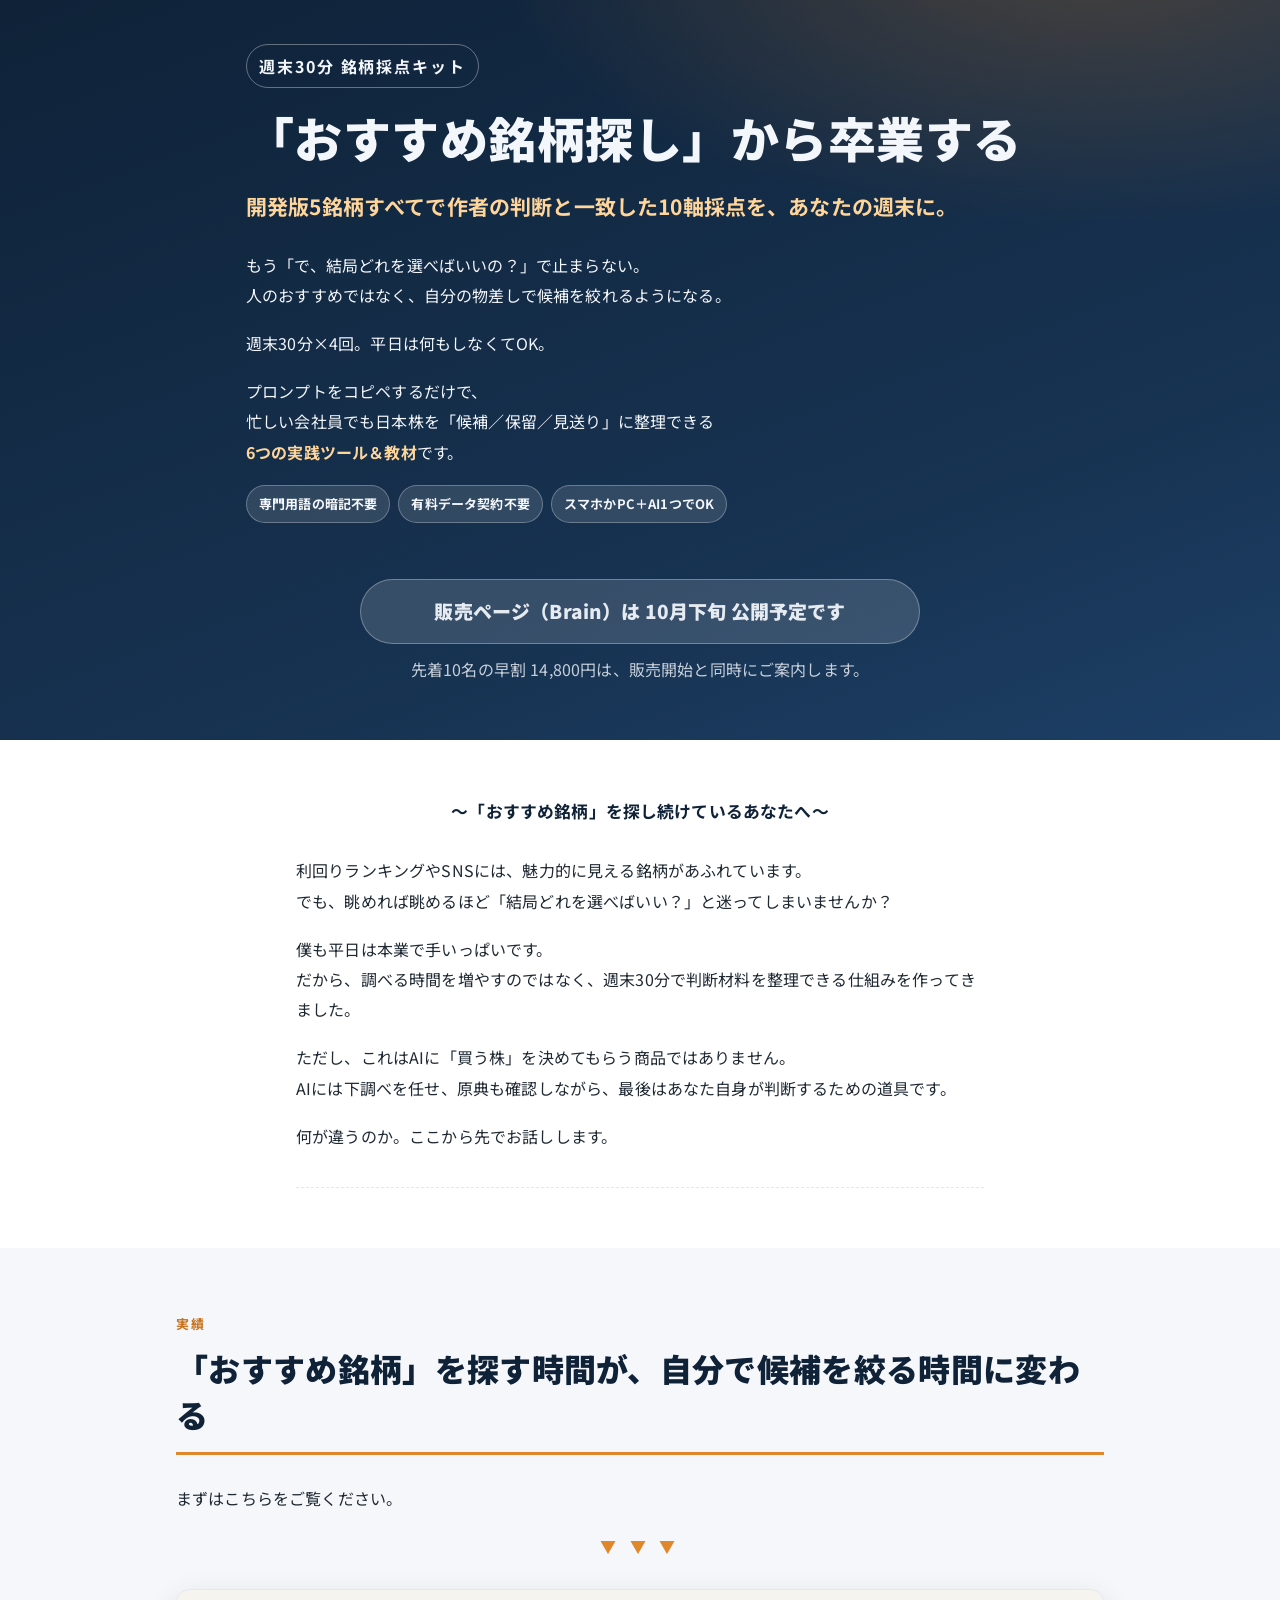
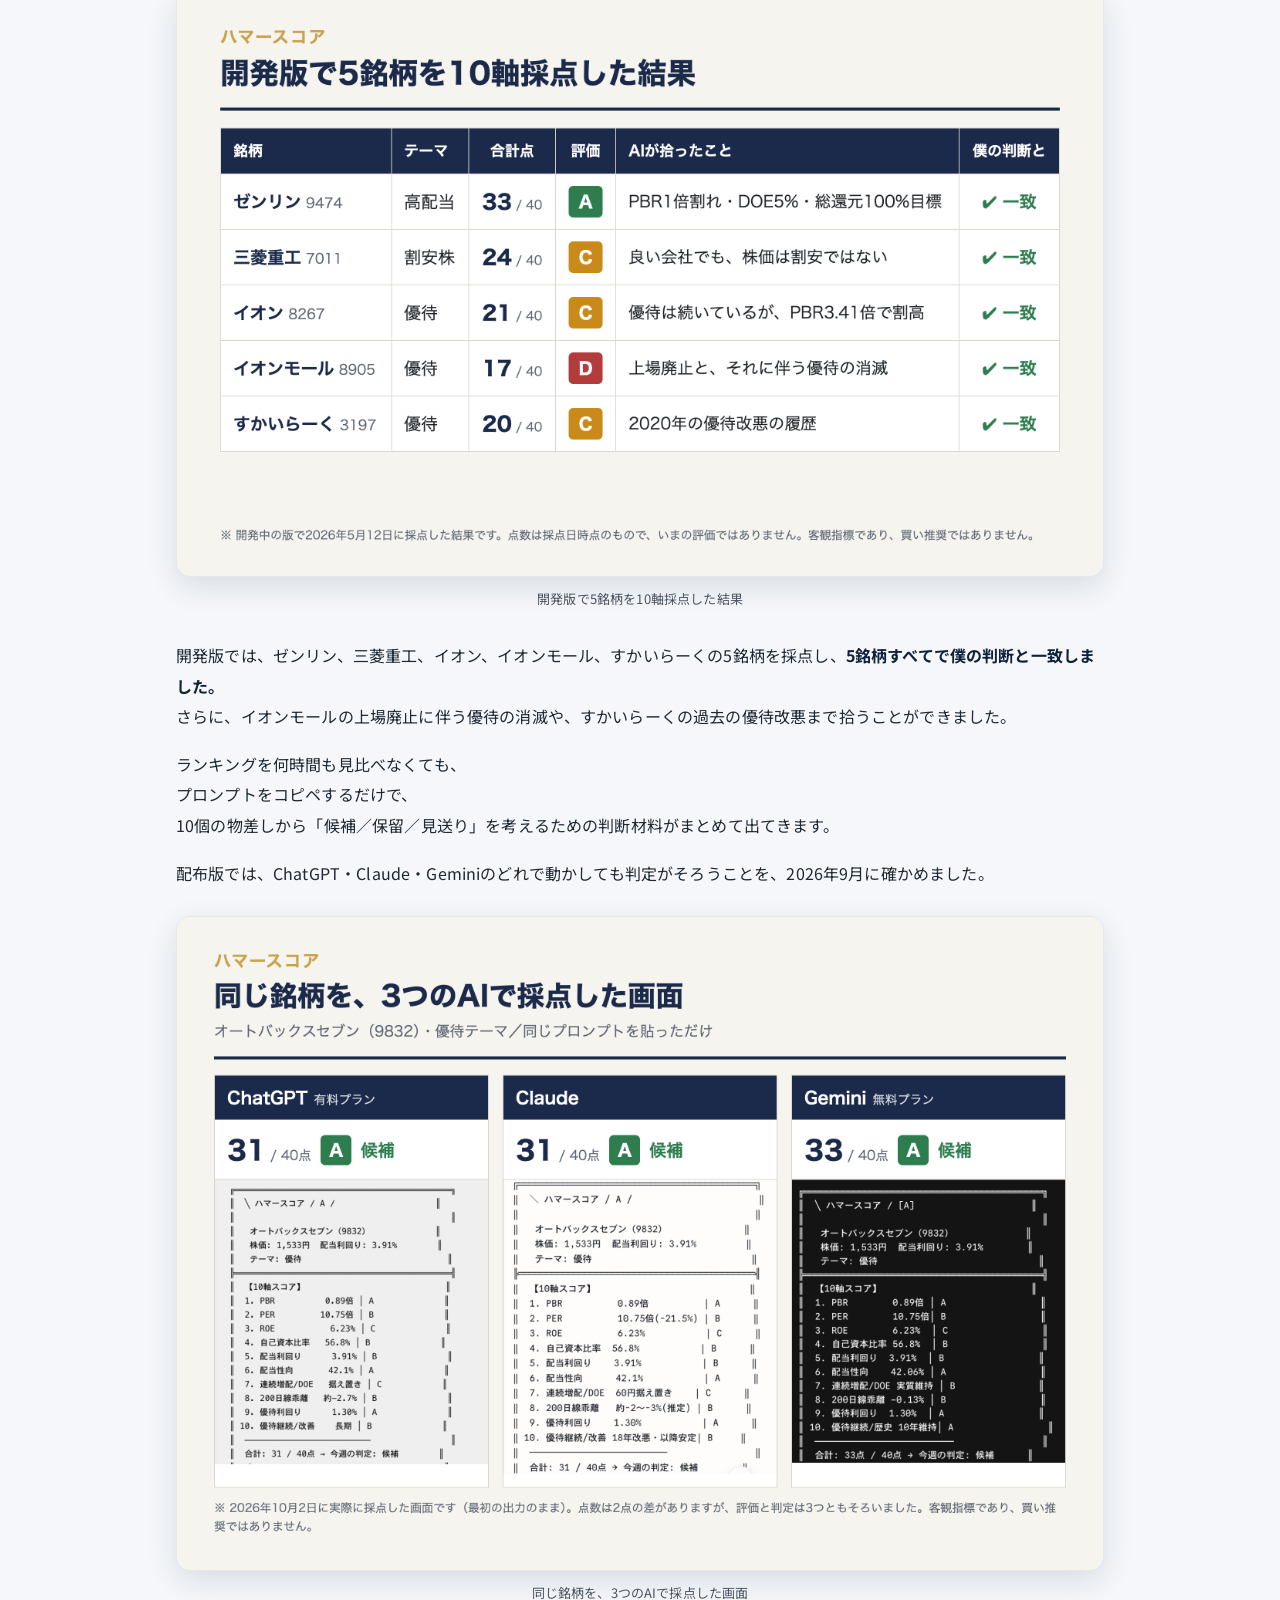
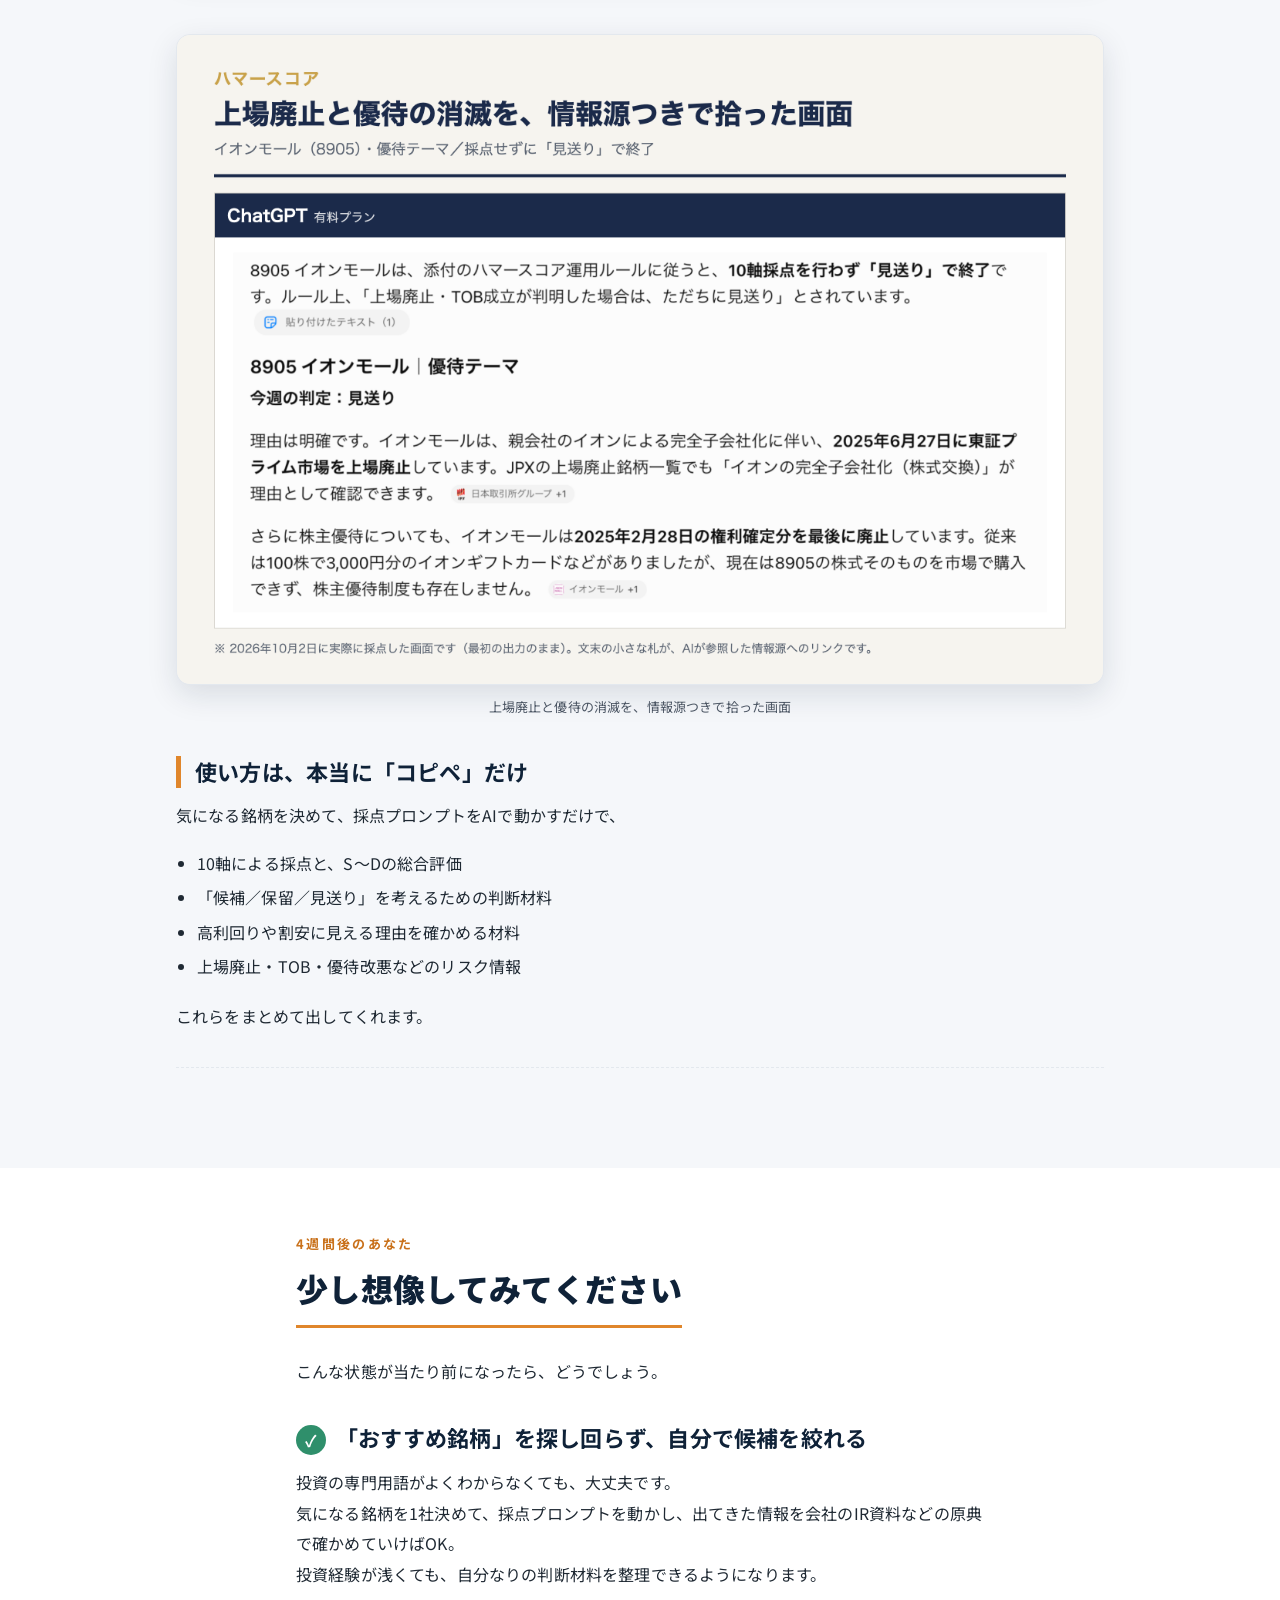
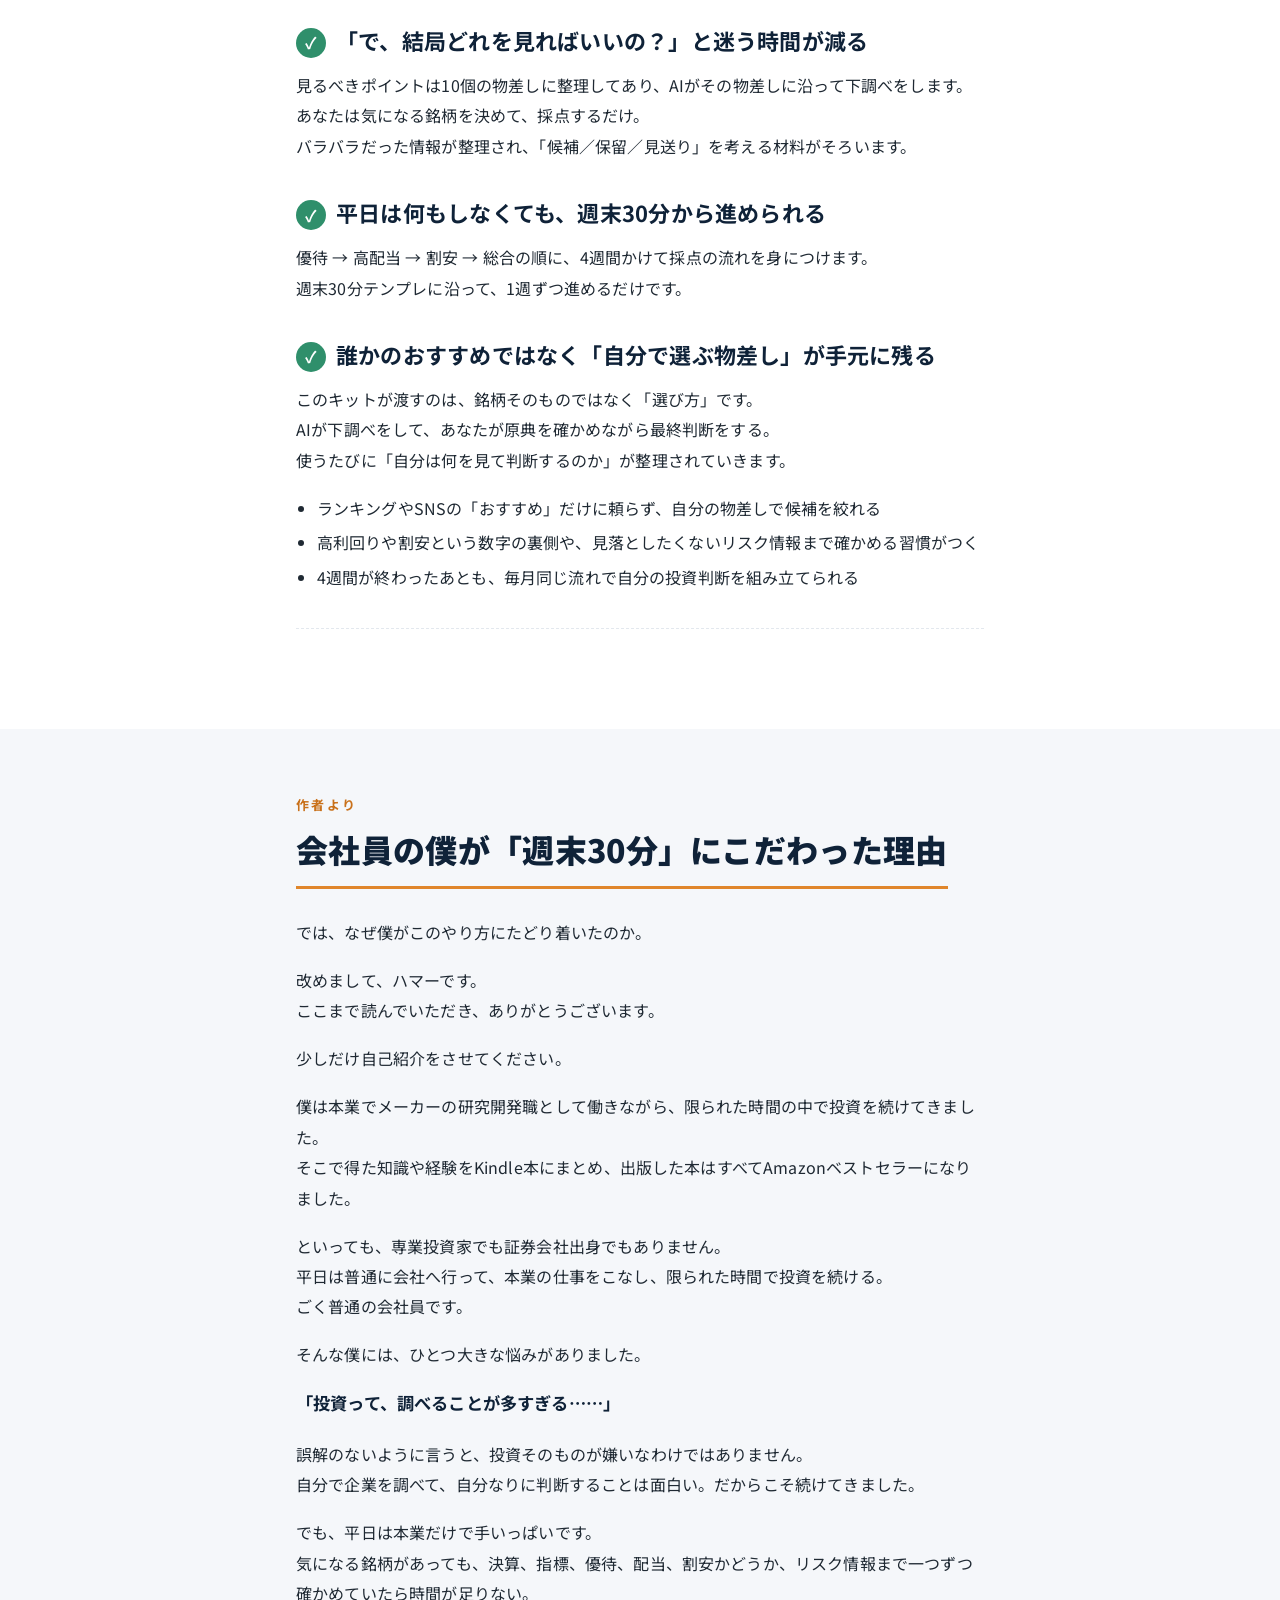
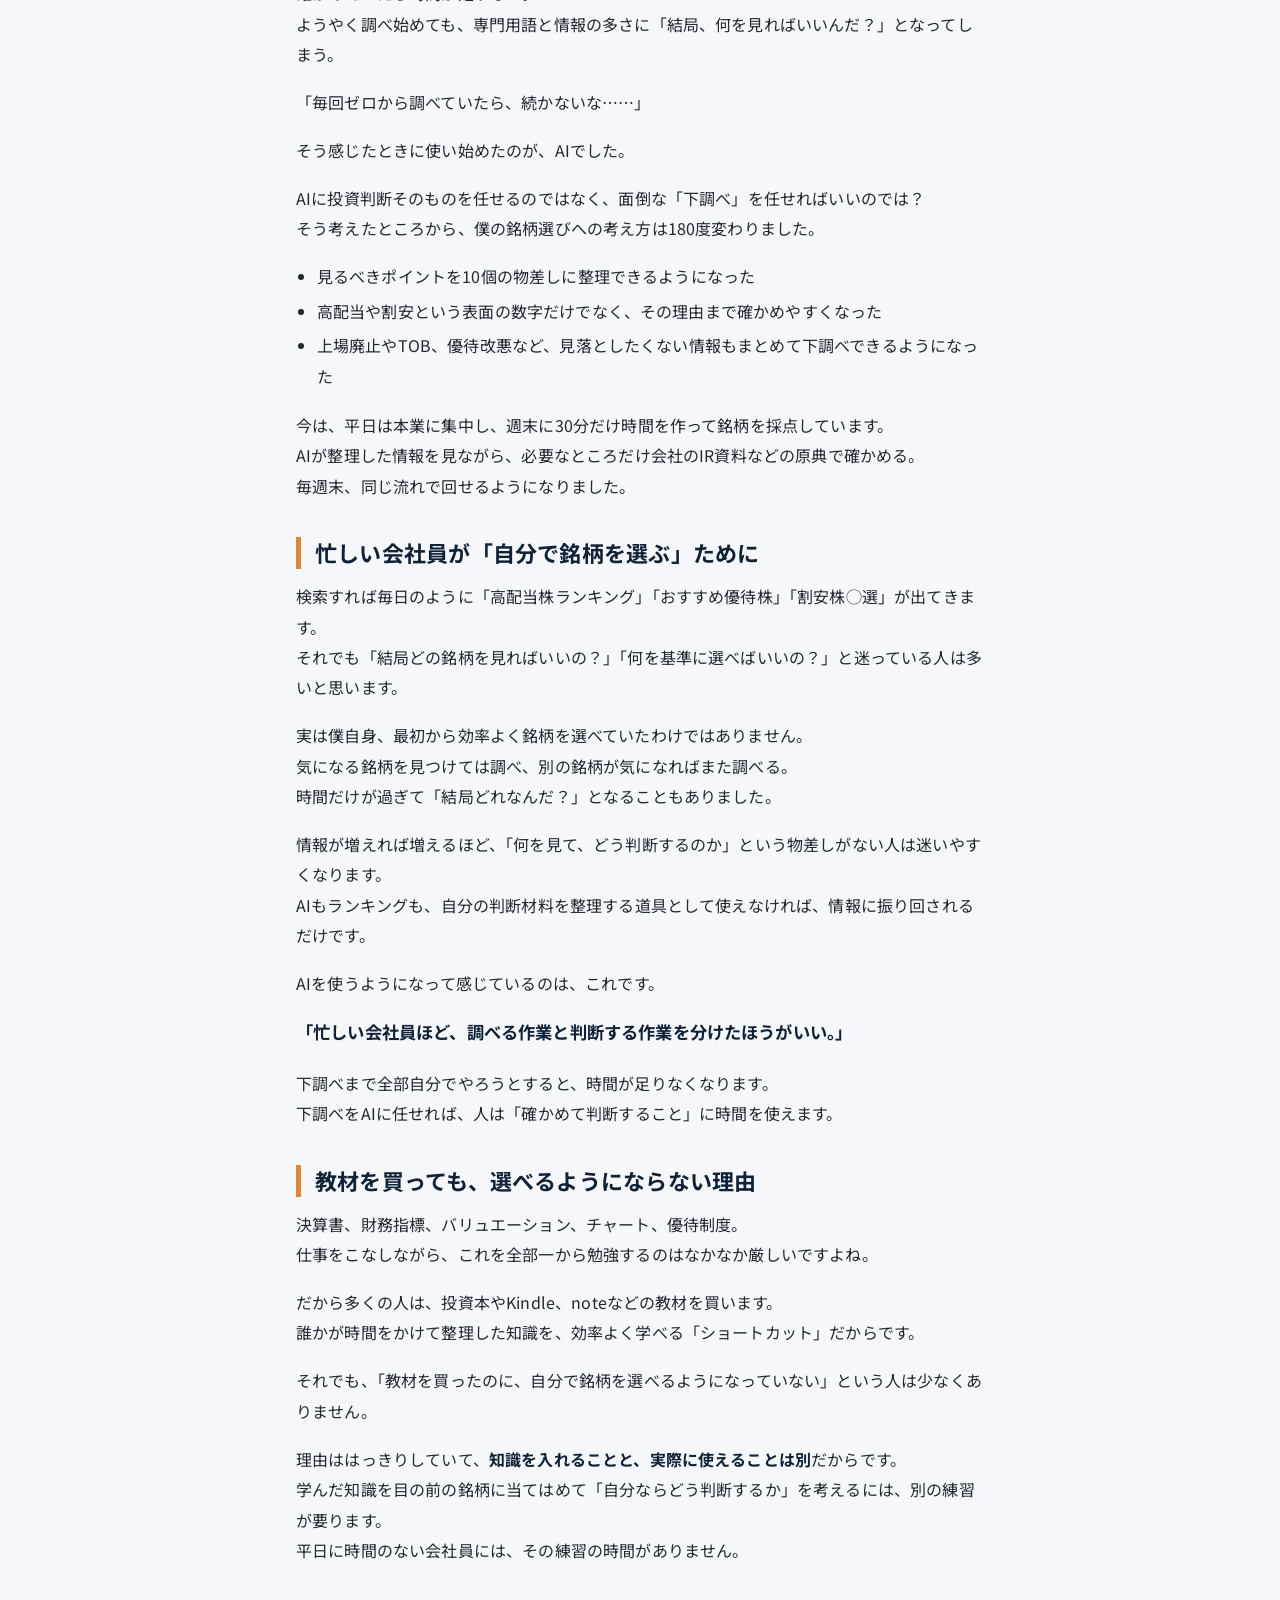
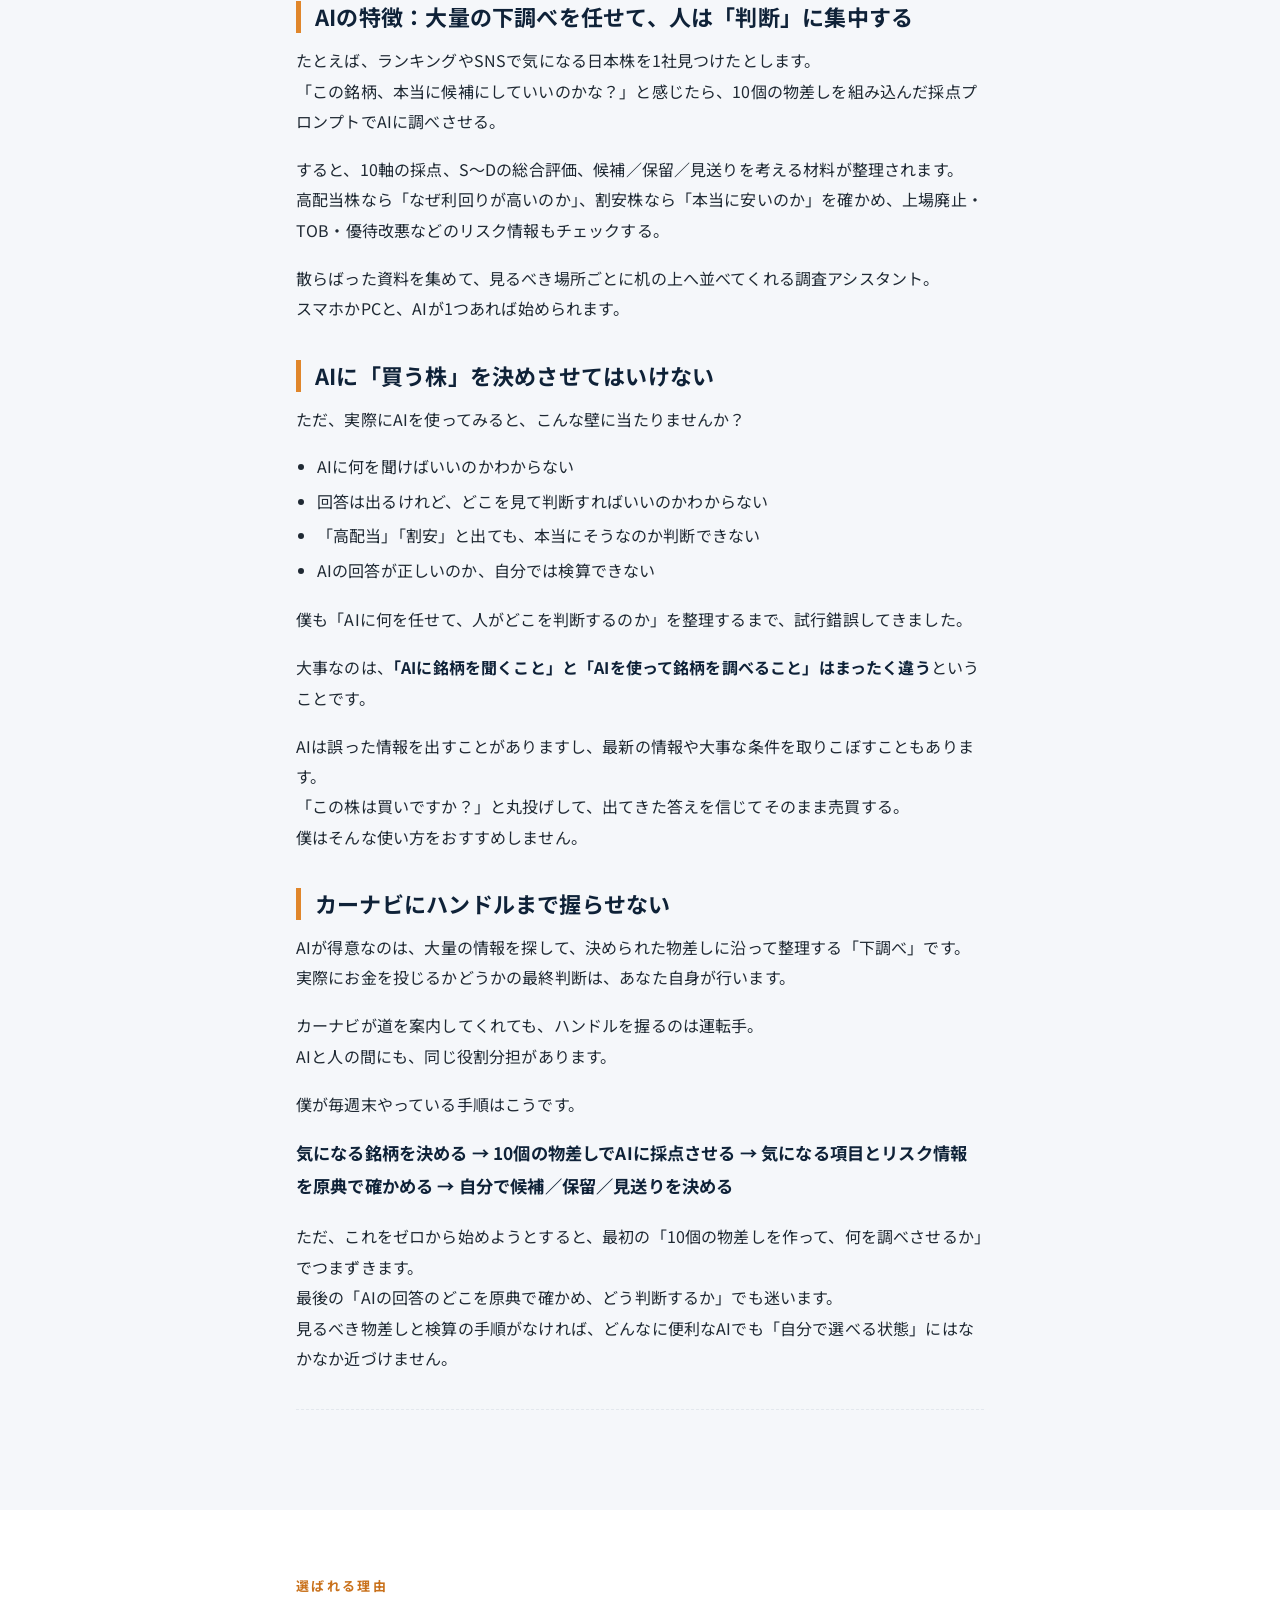
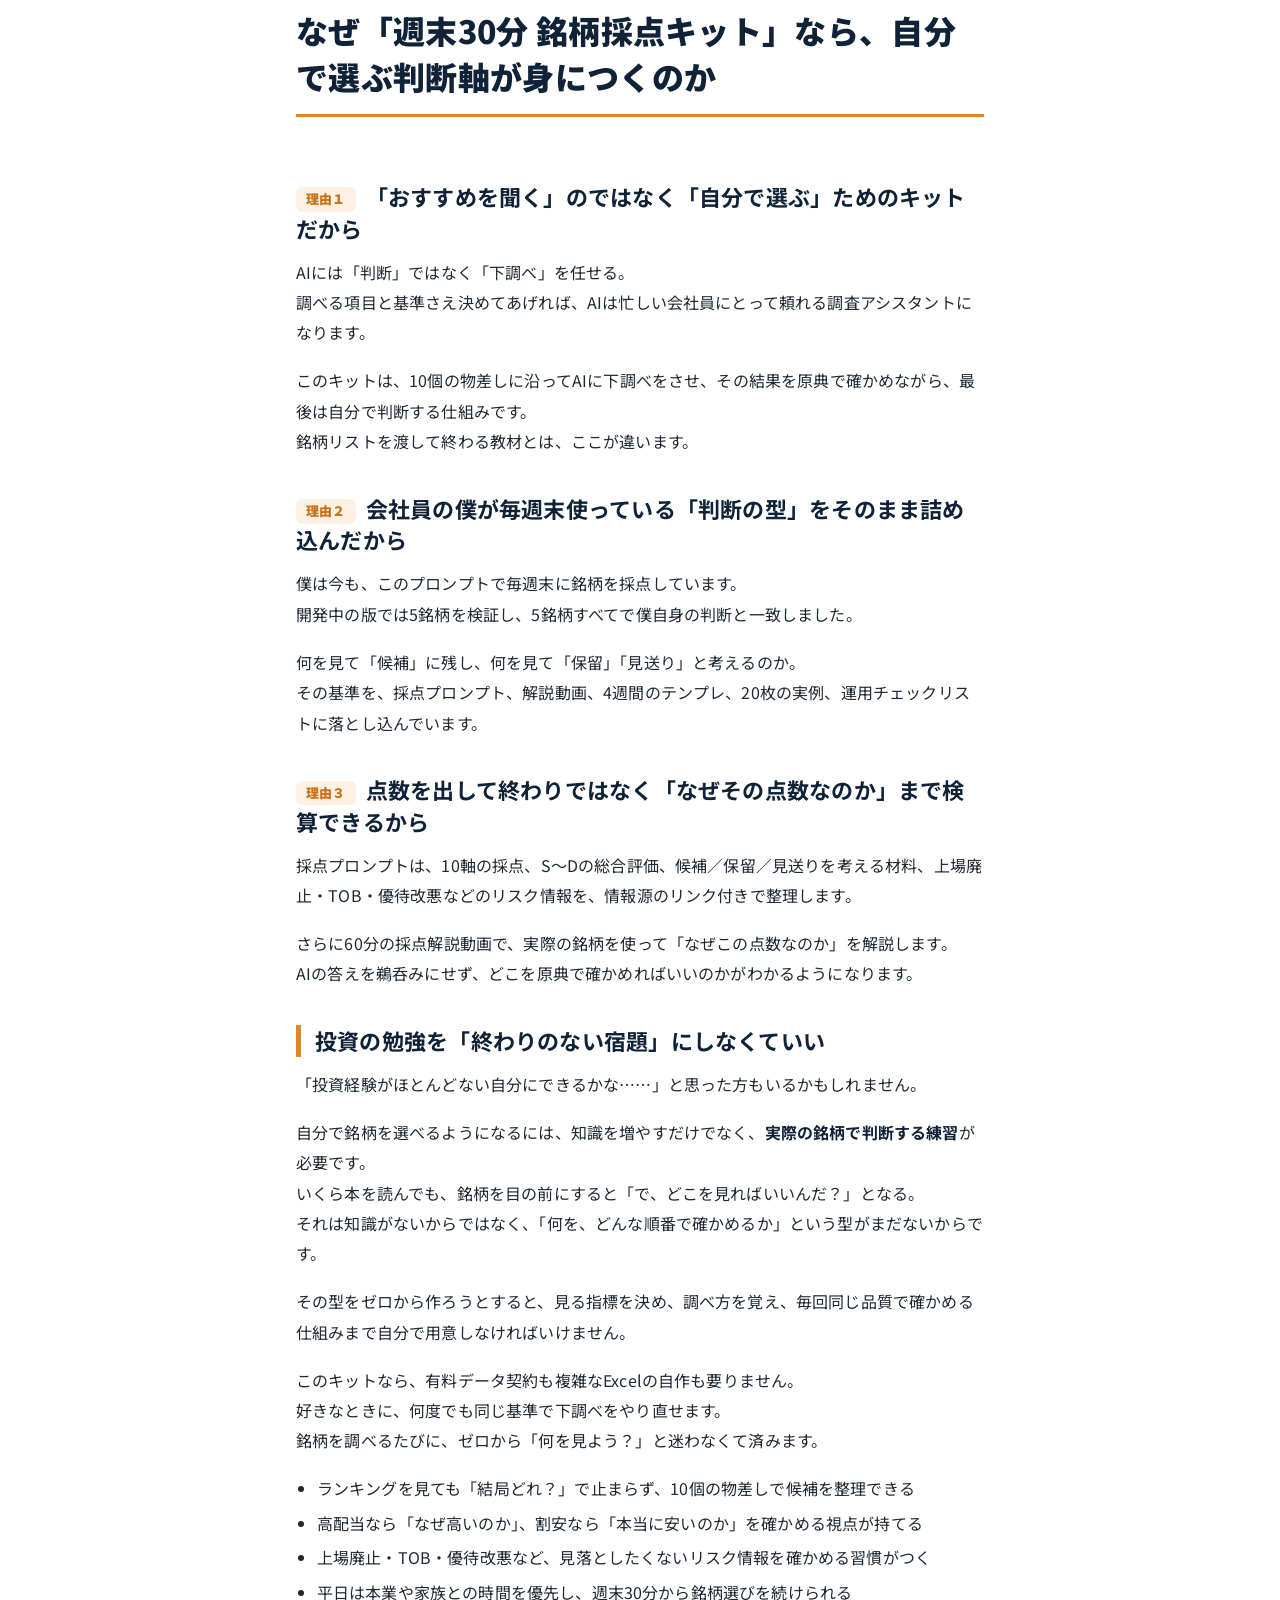
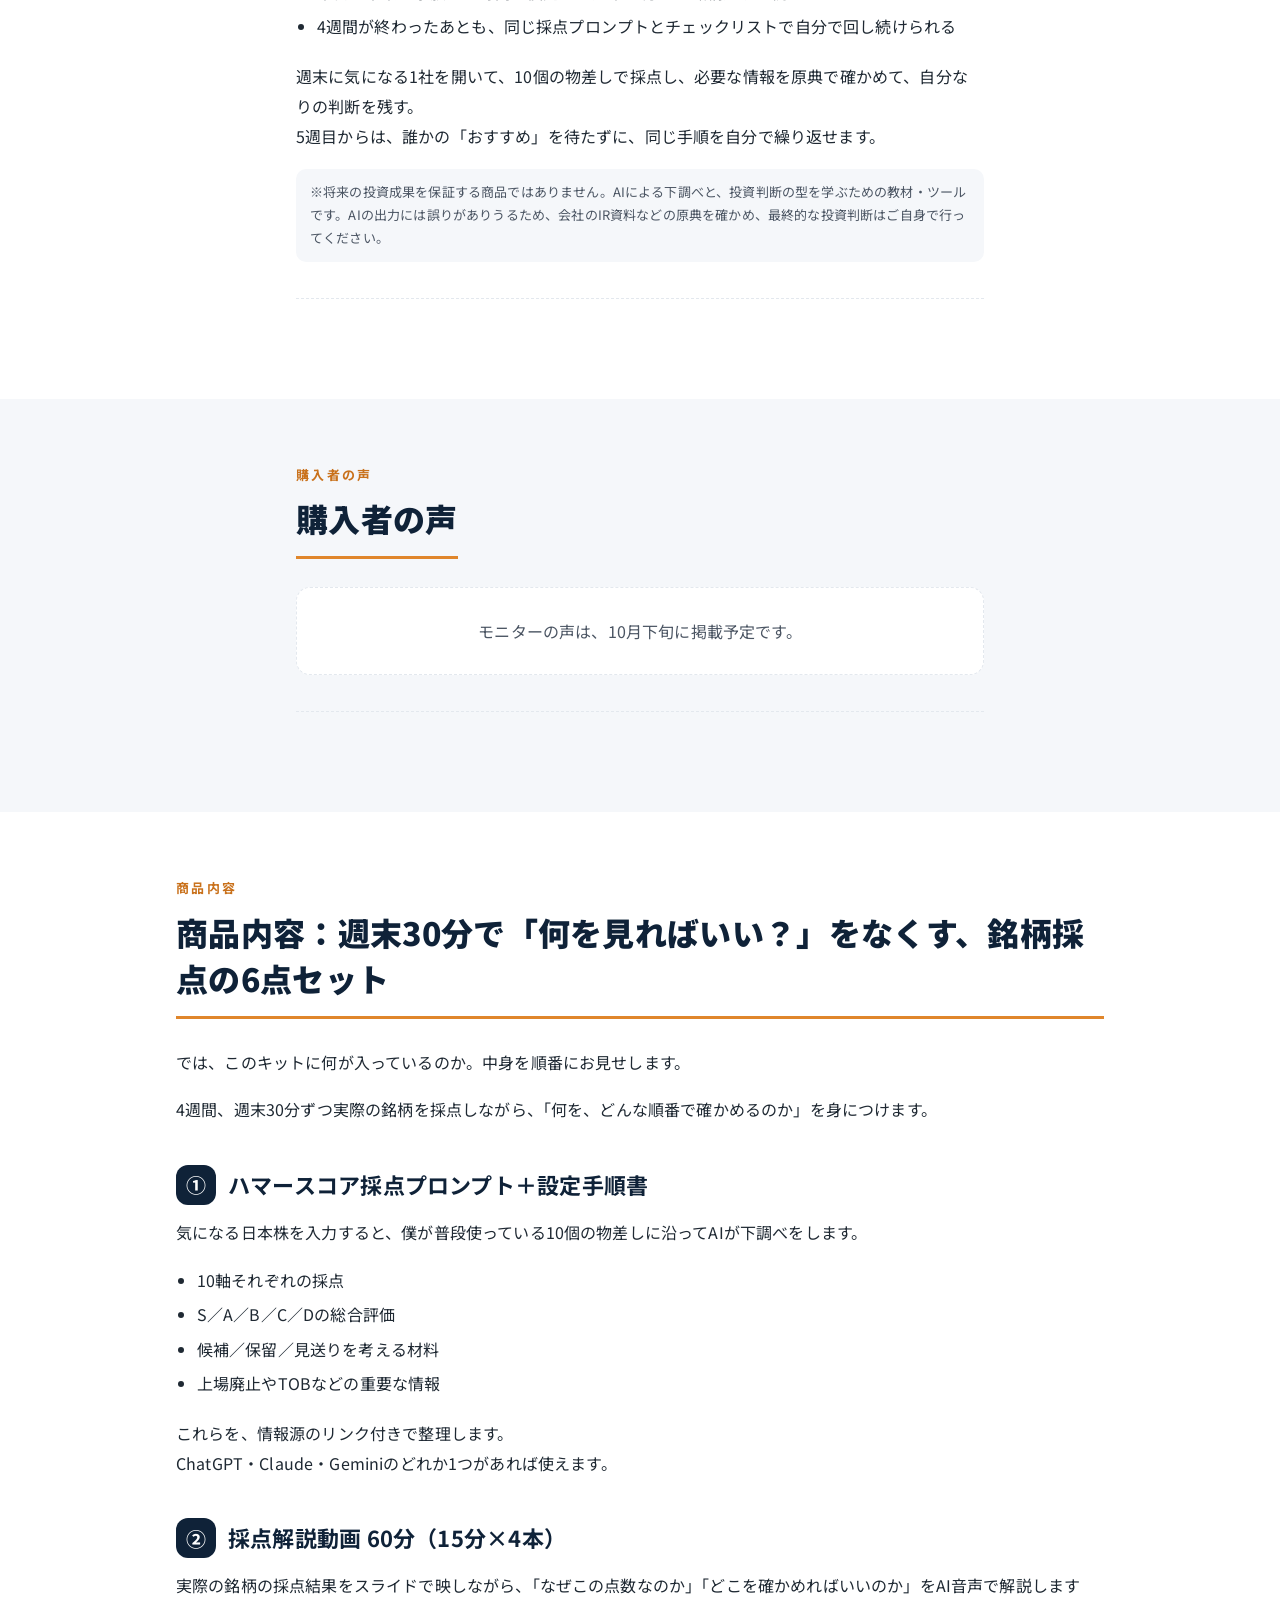
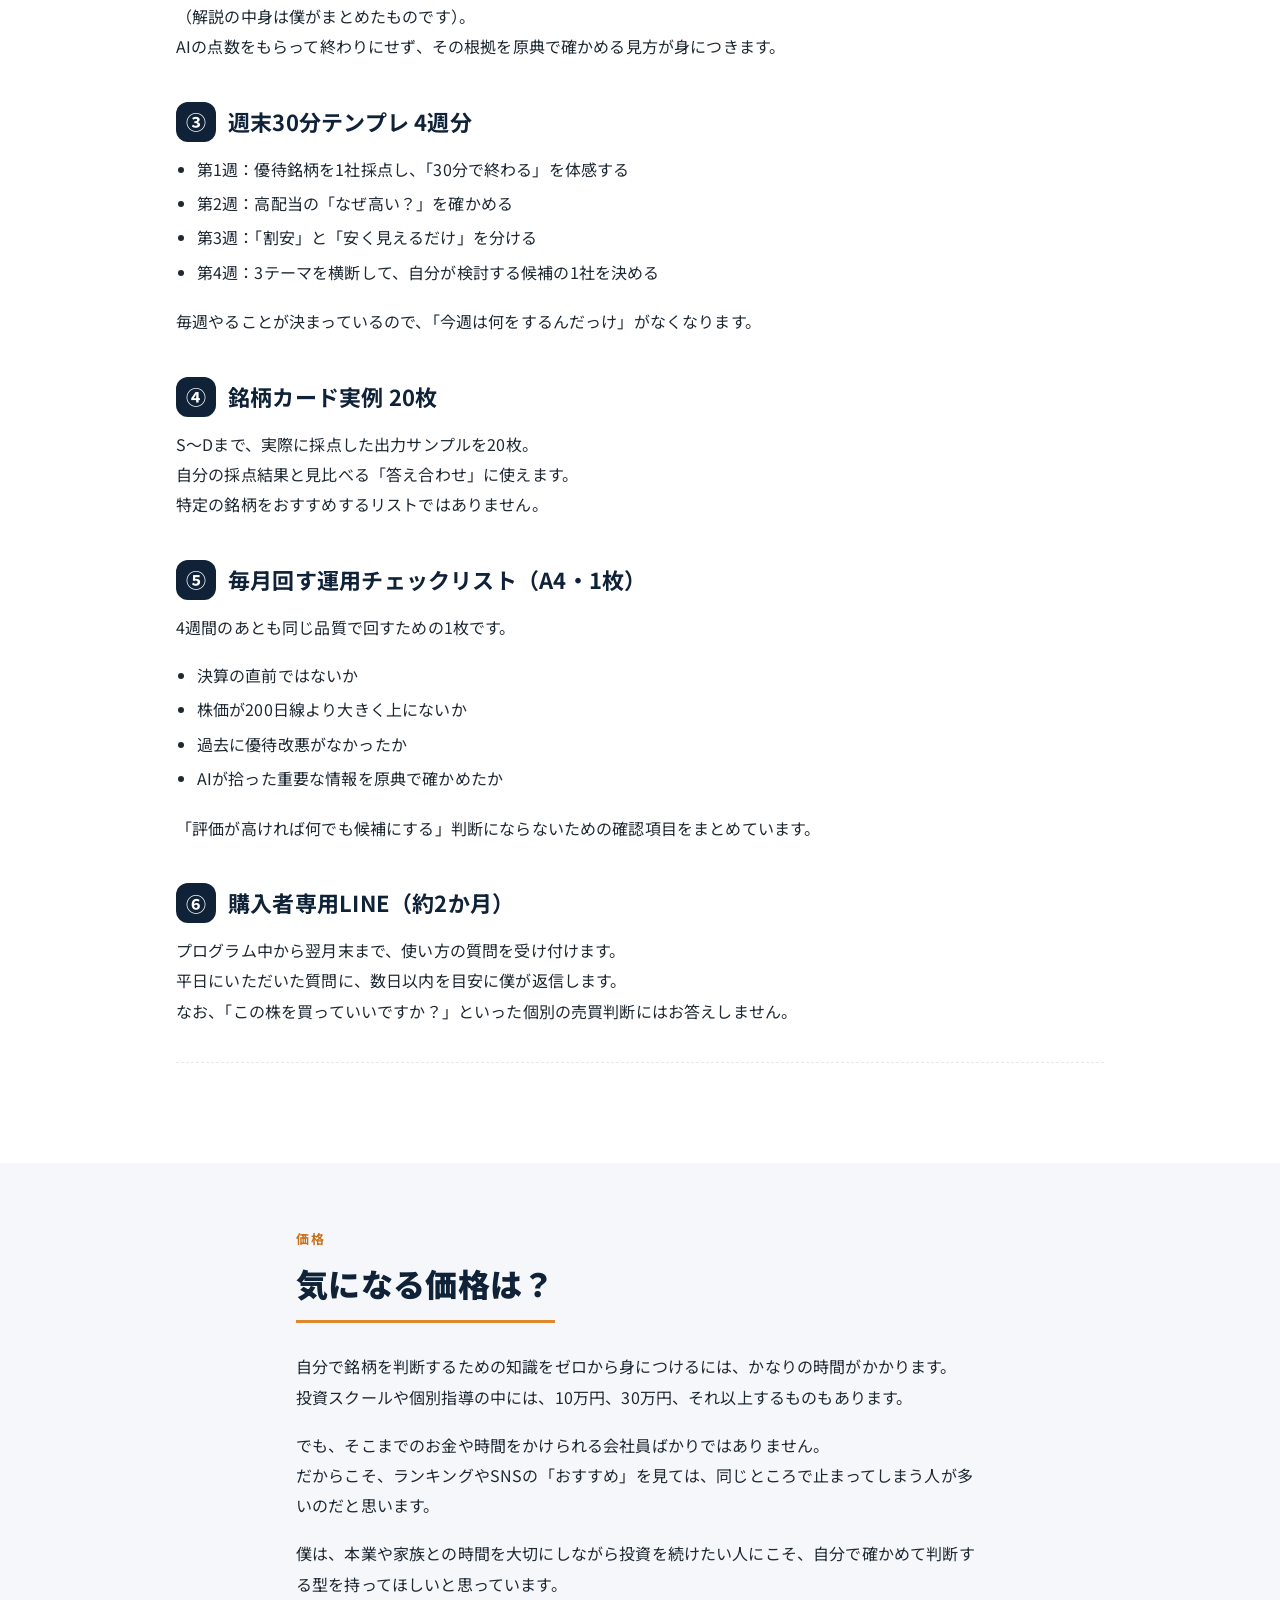
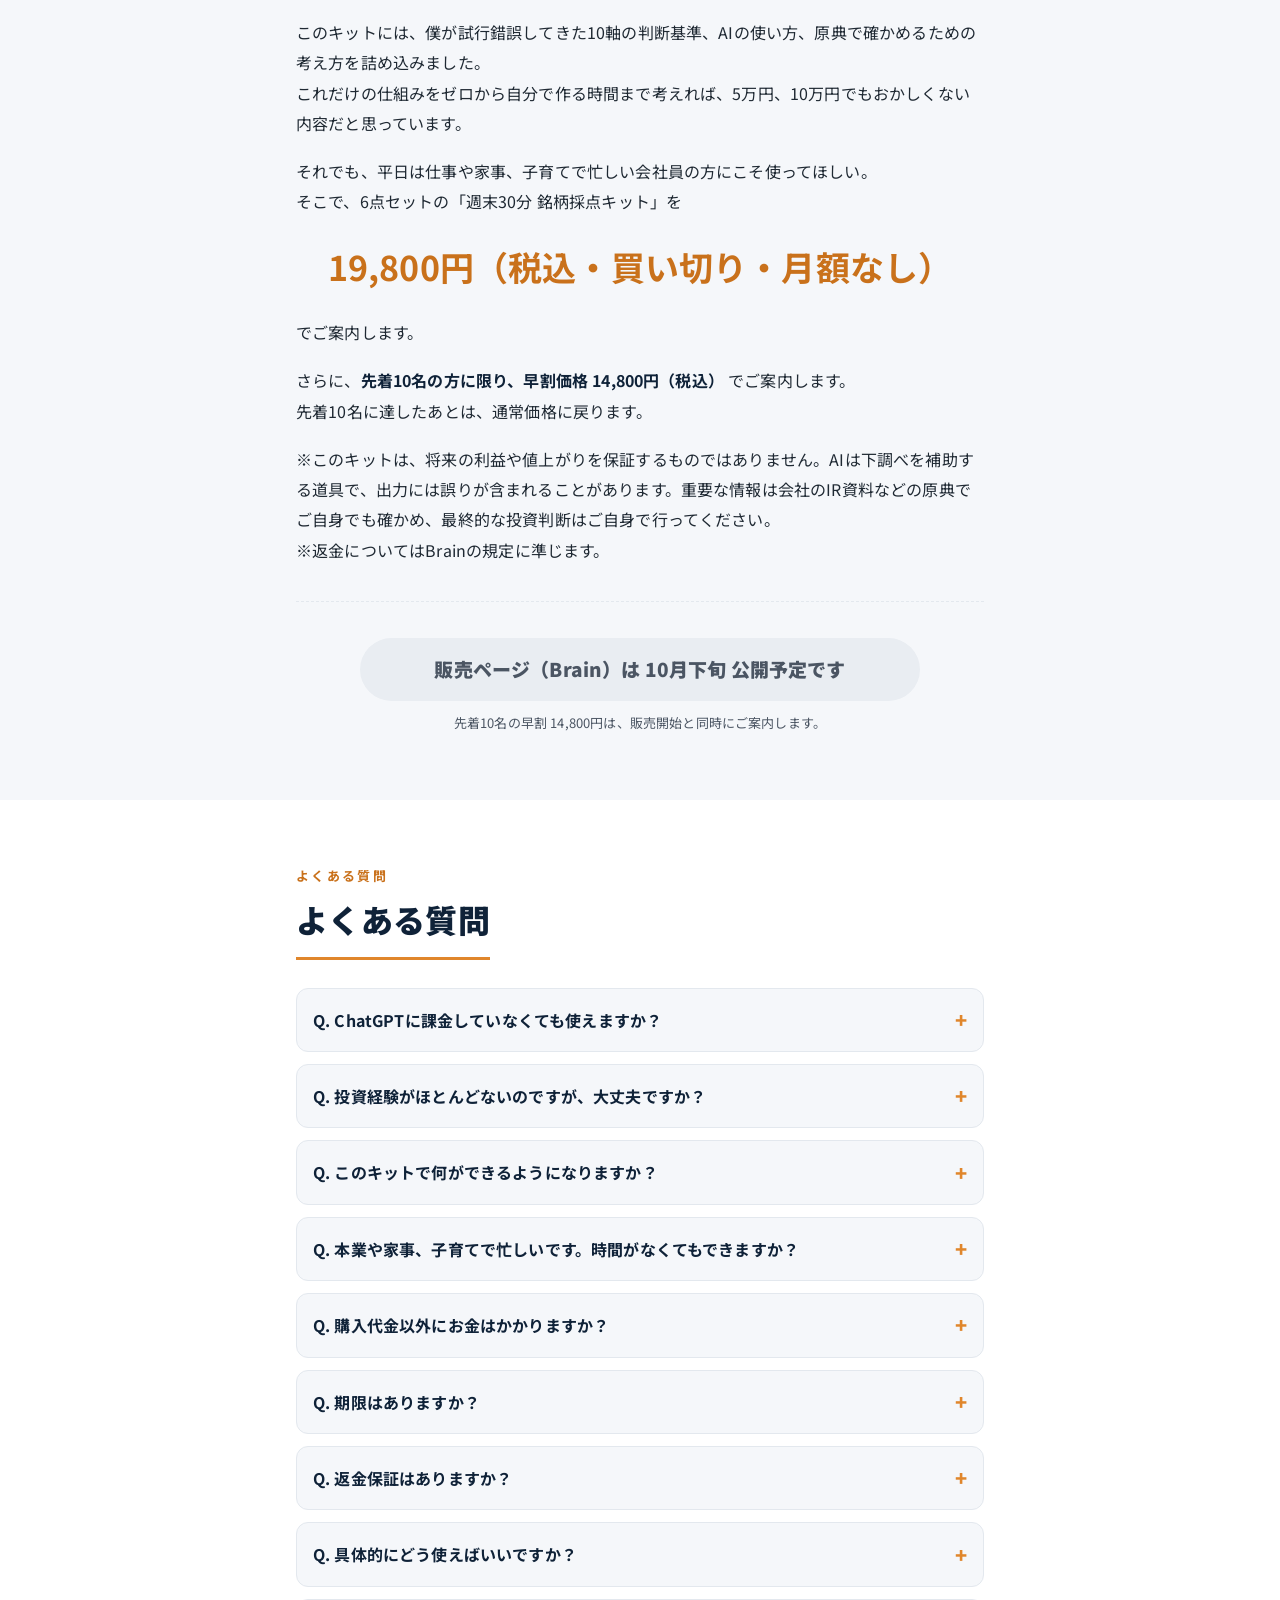
==== index.html @ 3bc1f647 "キットLP 初版（md→HTML 生成・画像3点・オープニング動画は未配置）" ====
<!doctype html>
<html lang="ja">
<head>
<meta charset="utf-8">
<meta name="viewport" content="width=device-width, initial-scale=1">
<title>週末30分 銘柄採点キット｜「おすすめ銘柄探し」から卒業する</title>
<meta name="description" content="プロンプトをコピペするだけで、忙しい会社員でも日本株を「候補／保留／見送り」に整理できる6つの実践ツール＆教材。週末30分×4回。">
<meta name="robots" content="noindex">
<meta property="og:title" content="週末30分 銘柄採点キット">
<meta property="og:description" content="「おすすめ銘柄探し」から卒業する。週末30分×4回、平日は何もしなくてOK。">
<meta property="og:type" content="website">
<link rel="preconnect" href="https://fonts.googleapis.com">
<link rel="preconnect" href="https://fonts.gstatic.com" crossorigin>
<link href="https://fonts.googleapis.com/css2?family=Noto+Sans+JP:wght@400;500;700;900&display=swap" rel="stylesheet">
<link rel="stylesheet" href="assets/styles.css">
</head>
<body>
<dialog id="opening" class="opening" aria-labelledby="opening-title">
  <div class="opening__frame">
    <p id="opening-title" class="opening__title">約30秒で、このキットを知る</p>
    <video class="opening__video" data-opening-video data-src="assets/video/opening.mp4" controls muted playsinline preload="none" aria-label="キットのオープニング動画（約30秒）"></video>
    <div class="opening__controls">
      <button type="button" class="opening__play" data-opening-play hidden>▶ オープニングを再生</button>
      <button type="button" class="opening__sound" data-opening-sound>音声をオン</button>
      <button type="button" class="opening__close" data-opening-close>スキップしてLPへ →</button>
    </div>
    <p id="opening-status" class="opening__status" aria-live="polite"></p>
  </div>
</dialog>

<header class="hero" id="hero">
  <div class="wrap hero__inner">
    <p class="hero__brand">週末30分 銘柄採点キット</p>
    <h1 class="hero__title">「おすすめ銘柄探し」から卒業する</h1>
    <p class="lead"><strong>開発版5銘柄すべてで作者の判断と一致した10軸採点を、あなたの週末に。</strong></p>
<p>もう「で、結局どれを選べばいいの？」で止まらない。<br>人のおすすめではなく、自分の物差しで候補を絞れるようになる。</p>
<p>週末30分×4回。平日は何もしなくてOK。</p>
<p>プロンプトをコピペするだけで、<br>忙しい会社員でも日本株を「候補／保留／見送り」に整理できる<br><strong>6つの実践ツール＆教材</strong>です。</p>
<ul class="badges"><li>専門用語の暗記不要</li><li>有料データ契約不要</li><li>スマホかPC＋AI1つでOK</li></ul>
    <div class="hero__actions">
      
<div class="cta" data-cta>
  <a class="cta__btn" data-cta-link href="#" rel="noopener">「週末30分 銘柄採点キット」を手に入れる</a>
  <p class="cta__note" data-cta-note></p>
</div>

      <button class="hero__opening" type="button" data-opening-launch hidden>▶ 約30秒のオープニングを見る</button>
    </div>
  </div>
</header>
<section class="letter" id="letter" aria-label="おすすめ銘柄を探し続けているあなたへ">
  <div class="wrap wrap--narrow">
    <p class="letter-head">〜「おすすめ銘柄」を探し続けているあなたへ〜</p>
<p>利回りランキングやSNSには、魅力的に見える銘柄があふれています。<br>でも、眺めれば眺めるほど「結局どれを選べばいい？」と迷ってしまいませんか？</p>
<p>僕も平日は本業で手いっぱいです。<br>だから、調べる時間を増やすのではなく、週末30分で判断材料を整理できる仕組みを作ってきました。</p>
<p>ただし、これはAIに「買う株」を決めてもらう商品ではありません。<br>AIには下調べを任せ、原典も確認しながら、最後はあなた自身が判断するための道具です。</p>
<p>何が違うのか。ここから先でお話しします。</p>
<hr class="sep">
  </div>
</section>
<section class="sec sec--proof" id="proof">
  <div class="wrap">
    <p class="kicker">実績</p>
    <h2>「おすすめ銘柄」を探す時間が、自分で候補を絞る時間に変わる</h2>
    <p>まずはこちらをご覧ください。</p>
<p class="arrow" aria-hidden="true">▼ ▼ ▼</p>
<figure class="shot"><img src="assets/images/lp_image1_5stocks_20261002.png" alt="開発版で5銘柄を10軸採点した結果" loading="lazy" width="1600"><figcaption>開発版で5銘柄を10軸採点した結果</figcaption></figure>
<p>開発版では、ゼンリン、三菱重工、イオン、イオンモール、すかいらーくの5銘柄を採点し、<strong>5銘柄すべてで僕の判断と一致しました。</strong><br>さらに、イオンモールの上場廃止に伴う優待の消滅や、すかいらーくの過去の優待改悪まで拾うことができました。</p>
<p>ランキングを何時間も見比べなくても、<br>プロンプトをコピペするだけで、<br>10個の物差しから「候補／保留／見送り」を考えるための判断材料がまとめて出てきます。</p>
<p>配布版では、ChatGPT・Claude・Geminiのどれで動かしても判定がそろうことを、2026年9月に確かめました。</p>
<figure class="shot"><img src="assets/images/lp_image2_3ai_20261002.png" alt="同じ銘柄を、3つのAIで採点した画面" loading="lazy" width="1600"><figcaption>同じ銘柄を、3つのAIで採点した画面</figcaption></figure>
<figure class="shot"><img src="assets/images/lp_image3_risk_20261002.png" alt="上場廃止と優待の消滅を、情報源つきで拾った画面" loading="lazy" width="1600"><figcaption>上場廃止と優待の消滅を、情報源つきで拾った画面</figcaption></figure>
<h3>使い方は、本当に「コピペ」だけ</h3>
<p>気になる銘柄を決めて、採点プロンプトをAIで動かすだけで、</p>
<ul><li>10軸による採点と、S〜Dの総合評価</li><li>「候補／保留／見送り」を考えるための判断材料</li><li>高利回りや割安に見える理由を確かめる材料</li><li>上場廃止・TOB・優待改悪などのリスク情報</li></ul>
<p>これらをまとめて出してくれます。</p>
<hr class="sep">
    
  </div>
</section>
<section class="sec sec--imagine" id="imagine">
  <div class="wrap wrap--narrow">
    <p class="kicker">4週間後のあなた</p>
    <h2>少し想像してみてください</h2>
    <p>こんな状態が当たり前になったら、どうでしょう。</p>
<h3 class="check"><span class="check__mark" aria-hidden="true">✓</span>「おすすめ銘柄」を探し回らず、自分で候補を絞れる</h3>
<p>投資の専門用語がよくわからなくても、大丈夫です。<br>気になる銘柄を1社決めて、採点プロンプトを動かし、出てきた情報を会社のIR資料などの原典で確かめていけばOK。<br>投資経験が浅くても、自分なりの判断材料を整理できるようになります。</p>
<h3 class="check"><span class="check__mark" aria-hidden="true">✓</span>「で、結局どれを見ればいいの？」と迷う時間が減る</h3>
<p>見るべきポイントは10個の物差しに整理してあり、AIがその物差しに沿って下調べをします。<br>あなたは気になる銘柄を決めて、採点するだけ。<br>バラバラだった情報が整理され、「候補／保留／見送り」を考える材料がそろいます。</p>
<h3 class="check"><span class="check__mark" aria-hidden="true">✓</span>平日は何もしなくても、週末30分から進められる</h3>
<p>優待 → 高配当 → 割安 → 総合の順に、4週間かけて採点の流れを身につけます。<br>週末30分テンプレに沿って、1週ずつ進めるだけです。</p>
<h3 class="check"><span class="check__mark" aria-hidden="true">✓</span>誰かのおすすめではなく「自分で選ぶ物差し」が手元に残る</h3>
<p>このキットが渡すのは、銘柄そのものではなく「選び方」です。<br>AIが下調べをして、あなたが原典を確かめながら最終判断をする。<br>使うたびに「自分は何を見て判断するのか」が整理されていきます。</p>
<ul><li>ランキングやSNSの「おすすめ」だけに頼らず、自分の物差しで候補を絞れる</li><li>高利回りや割安という数字の裏側や、見落としたくないリスク情報まで確かめる習慣がつく</li><li>4週間が終わったあとも、毎月同じ流れで自分の投資判断を組み立てられる</li></ul>
<hr class="sep">
    
  </div>
</section>
<section class="sec sec--story" id="story">
  <div class="wrap wrap--narrow">
    <p class="kicker">作者より</p>
    <h2>会社員の僕が「週末30分」にこだわった理由</h2>
    <p>では、なぜ僕がこのやり方にたどり着いたのか。</p>
<p>改めまして、ハマーです。<br>ここまで読んでいただき、ありがとうございます。</p>
<p>少しだけ自己紹介をさせてください。</p>
<p>僕は本業でメーカーの研究開発職として働きながら、限られた時間の中で投資を続けてきました。<br>そこで得た知識や経験をKindle本にまとめ、出版した本はすべてAmazonベストセラーになりました。</p>
<p>といっても、専業投資家でも証券会社出身でもありません。<br>平日は普通に会社へ行って、本業の仕事をこなし、限られた時間で投資を続ける。<br>ごく普通の会社員です。</p>
<p>そんな僕には、ひとつ大きな悩みがありました。</p>
<p class="lead"><strong>「投資って、調べることが多すぎる……」</strong></p>
<p>誤解のないように言うと、投資そのものが嫌いなわけではありません。<br>自分で企業を調べて、自分なりに判断することは面白い。だからこそ続けてきました。</p>
<p>でも、平日は本業だけで手いっぱいです。<br>気になる銘柄があっても、決算、指標、優待、配当、割安かどうか、リスク情報まで一つずつ確かめていたら時間が足りない。<br>ようやく調べ始めても、専門用語と情報の多さに「結局、何を見ればいいんだ？」となってしまう。</p>
<p>「毎回ゼロから調べていたら、続かないな……」</p>
<p>そう感じたときに使い始めたのが、AIでした。</p>
<p>AIに投資判断そのものを任せるのではなく、面倒な「下調べ」を任せればいいのでは？<br>そう考えたところから、僕の銘柄選びへの考え方は180度変わりました。</p>
<ul><li>見るべきポイントを10個の物差しに整理できるようになった</li><li>高配当や割安という表面の数字だけでなく、その理由まで確かめやすくなった</li><li>上場廃止やTOB、優待改悪など、見落としたくない情報もまとめて下調べできるようになった</li></ul>
<p>今は、平日は本業に集中し、週末に30分だけ時間を作って銘柄を採点しています。<br>AIが整理した情報を見ながら、必要なところだけ会社のIR資料などの原典で確かめる。<br>毎週末、同じ流れで回せるようになりました。</p>
<h3>忙しい会社員が「自分で銘柄を選ぶ」ために</h3>
<p>検索すれば毎日のように「高配当株ランキング」「おすすめ優待株」「割安株◯選」が出てきます。<br>それでも「結局どの銘柄を見ればいいの？」「何を基準に選べばいいの？」と迷っている人は多いと思います。</p>
<p>実は僕自身、最初から効率よく銘柄を選べていたわけではありません。<br>気になる銘柄を見つけては調べ、別の銘柄が気になればまた調べる。<br>時間だけが過ぎて「結局どれなんだ？」となることもありました。</p>
<p>情報が増えれば増えるほど、「何を見て、どう判断するのか」という物差しがない人は迷いやすくなります。<br>AIもランキングも、自分の判断材料を整理する道具として使えなければ、情報に振り回されるだけです。</p>
<p>AIを使うようになって感じているのは、これです。</p>
<p class="lead"><strong>「忙しい会社員ほど、調べる作業と判断する作業を分けたほうがいい。」</strong></p>
<p>下調べまで全部自分でやろうとすると、時間が足りなくなります。<br>下調べをAIに任せれば、人は「確かめて判断すること」に時間を使えます。</p>
<h3>教材を買っても、選べるようにならない理由</h3>
<p>決算書、財務指標、バリュエーション、チャート、優待制度。<br>仕事をこなしながら、これを全部一から勉強するのはなかなか厳しいですよね。</p>
<p>だから多くの人は、投資本やKindle、noteなどの教材を買います。<br>誰かが時間をかけて整理した知識を、効率よく学べる「ショートカット」だからです。</p>
<p>それでも、「教材を買ったのに、自分で銘柄を選べるようになっていない」という人は少なくありません。</p>
<p>理由ははっきりしていて、<strong>知識を入れることと、実際に使えることは別</strong>だからです。<br>学んだ知識を目の前の銘柄に当てはめて「自分ならどう判断するか」を考えるには、別の練習が要ります。<br>平日に時間のない会社員には、その練習の時間がありません。</p>
<h3>AIの特徴：大量の下調べを任せて、人は「判断」に集中する</h3>
<p>たとえば、ランキングやSNSで気になる日本株を1社見つけたとします。<br>「この銘柄、本当に候補にしていいのかな？」と感じたら、10個の物差しを組み込んだ採点プロンプトでAIに調べさせる。</p>
<p>すると、10軸の採点、S〜Dの総合評価、候補／保留／見送りを考える材料が整理されます。<br>高配当株なら「なぜ利回りが高いのか」、割安株なら「本当に安いのか」を確かめ、上場廃止・TOB・優待改悪などのリスク情報もチェックする。</p>
<p>散らばった資料を集めて、見るべき場所ごとに机の上へ並べてくれる調査アシスタント。<br>スマホかPCと、AIが1つあれば始められます。</p>
<h3>AIに「買う株」を決めさせてはいけない</h3>
<p>ただ、実際にAIを使ってみると、こんな壁に当たりませんか？</p>
<ul><li>AIに何を聞けばいいのかわからない</li><li>回答は出るけれど、どこを見て判断すればいいのかわからない</li><li>「高配当」「割安」と出ても、本当にそうなのか判断できない</li><li>AIの回答が正しいのか、自分では検算できない</li></ul>
<p>僕も「AIに何を任せて、人がどこを判断するのか」を整理するまで、試行錯誤してきました。</p>
<p>大事なのは、<strong>「AIに銘柄を聞くこと」と「AIを使って銘柄を調べること」はまったく違う</strong>ということです。</p>
<p>AIは誤った情報を出すことがありますし、最新の情報や大事な条件を取りこぼすこともあります。<br>「この株は買いですか？」と丸投げして、出てきた答えを信じてそのまま売買する。<br>僕はそんな使い方をおすすめしません。</p>
<h3>カーナビにハンドルまで握らせない</h3>
<p>AIが得意なのは、大量の情報を探して、決められた物差しに沿って整理する「下調べ」です。<br>実際にお金を投じるかどうかの最終判断は、あなた自身が行います。</p>
<p>カーナビが道を案内してくれても、ハンドルを握るのは運転手。<br>AIと人の間にも、同じ役割分担があります。</p>
<p>僕が毎週末やっている手順はこうです。</p>
<p class="lead"><strong>気になる銘柄を決める → 10個の物差しでAIに採点させる → 気になる項目とリスク情報を原典で確かめる → 自分で候補／保留／見送りを決める</strong></p>
<p>ただ、これをゼロから始めようとすると、最初の「10個の物差しを作って、何を調べさせるか」でつまずきます。<br>最後の「AIの回答のどこを原典で確かめ、どう判断するか」でも迷います。<br>見るべき物差しと検算の手順がなければ、どんなに便利なAIでも「自分で選べる状態」にはなかなか近づけません。</p>
<hr class="sep">
    
  </div>
</section>
<section class="sec sec--why" id="why">
  <div class="wrap wrap--narrow">
    <p class="kicker">選ばれる理由</p>
    <h2>なぜ「週末30分 銘柄採点キット」なら、自分で選ぶ判断軸が身につくのか</h2>
    <h3 class="reason"><span class="reason__kicker">理由１</span>「おすすめを聞く」のではなく「自分で選ぶ」ためのキットだから</h3>
<p>AIには「判断」ではなく「下調べ」を任せる。<br>調べる項目と基準さえ決めてあげれば、AIは忙しい会社員にとって頼れる調査アシスタントになります。</p>
<p>このキットは、10個の物差しに沿ってAIに下調べをさせ、その結果を原典で確かめながら、最後は自分で判断する仕組みです。<br>銘柄リストを渡して終わる教材とは、ここが違います。</p>
<h3 class="reason"><span class="reason__kicker">理由２</span>会社員の僕が毎週末使っている「判断の型」をそのまま詰め込んだから</h3>
<p>僕は今も、このプロンプトで毎週末に銘柄を採点しています。<br>開発中の版では5銘柄を検証し、5銘柄すべてで僕自身の判断と一致しました。</p>
<p>何を見て「候補」に残し、何を見て「保留」「見送り」と考えるのか。<br>その基準を、採点プロンプト、解説動画、4週間のテンプレ、20枚の実例、運用チェックリストに落とし込んでいます。</p>
<h3 class="reason"><span class="reason__kicker">理由３</span>点数を出して終わりではなく「なぜその点数なのか」まで検算できるから</h3>
<p>採点プロンプトは、10軸の採点、S〜Dの総合評価、候補／保留／見送りを考える材料、上場廃止・TOB・優待改悪などのリスク情報を、情報源のリンク付きで整理します。</p>
<p>さらに60分の採点解説動画で、実際の銘柄を使って「なぜこの点数なのか」を解説します。<br>AIの答えを鵜呑みにせず、どこを原典で確かめればいいのかがわかるようになります。</p>
<h3>投資の勉強を「終わりのない宿題」にしなくていい</h3>
<p>「投資経験がほとんどない自分にできるかな……」と思った方もいるかもしれません。</p>
<p>自分で銘柄を選べるようになるには、知識を増やすだけでなく、<strong>実際の銘柄で判断する練習</strong>が必要です。<br>いくら本を読んでも、銘柄を目の前にすると「で、どこを見ればいいんだ？」となる。<br>それは知識がないからではなく、「何を、どんな順番で確かめるか」という型がまだないからです。</p>
<p>その型をゼロから作ろうとすると、見る指標を決め、調べ方を覚え、毎回同じ品質で確かめる仕組みまで自分で用意しなければいけません。</p>
<p>このキットなら、有料データ契約も複雑なExcelの自作も要りません。<br>好きなときに、何度でも同じ基準で下調べをやり直せます。<br>銘柄を調べるたびに、ゼロから「何を見よう？」と迷わなくて済みます。</p>
<ul><li>ランキングを見ても「結局どれ？」で止まらず、10個の物差しで候補を整理できる</li><li>高配当なら「なぜ高いのか」、割安なら「本当に安いのか」を確かめる視点が持てる</li><li>上場廃止・TOB・優待改悪など、見落としたくないリスク情報を確かめる習慣がつく</li><li>平日は本業や家族との時間を優先し、週末30分から銘柄選びを続けられる</li><li>4週間が終わったあとも、同じ採点プロンプトとチェックリストで自分で回し続けられる</li></ul>
<p>週末に気になる1社を開いて、10個の物差しで採点し、必要な情報を原典で確かめて、自分なりの判断を残す。<br>5週目からは、誰かの「おすすめ」を待たずに、同じ手順を自分で繰り返せます。</p>
<p class="note">※将来の投資成果を保証する商品ではありません。AIによる下調べと、投資判断の型を学ぶための教材・ツールです。AIの出力には誤りがありうるため、会社のIR資料などの原典を確かめ、最終的な投資判断はご自身で行ってください。</p>
<hr class="sep">
    
  </div>
</section>
<section class="sec sec--voices" id="voices">
  <div class="wrap wrap--narrow">
    <p class="kicker">購入者の声</p>
    <h2>購入者の声</h2>
    <p class="placeholder">モニターの声は、10月下旬に掲載予定です。</p>
<hr class="sep">
    
  </div>
</section>
<section class="sec sec--contents" id="contents">
  <div class="wrap">
    <p class="kicker">商品内容</p>
    <h2>商品内容：週末30分で「何を見ればいい？」をなくす、銘柄採点の6点セット</h2>
    <p>では、このキットに何が入っているのか。中身を順番にお見せします。</p>
<p>4週間、週末30分ずつ実際の銘柄を採点しながら、「何を、どんな順番で確かめるのか」を身につけます。</p>
<h3 class="item"><span class="item__num">①</span>ハマースコア採点プロンプト＋設定手順書</h3>
<p>気になる日本株を入力すると、僕が普段使っている10個の物差しに沿ってAIが下調べをします。</p>
<ul><li>10軸それぞれの採点</li><li>S／A／B／C／Dの総合評価</li><li>候補／保留／見送りを考える材料</li><li>上場廃止やTOBなどの重要な情報</li></ul>
<p>これらを、情報源のリンク付きで整理します。<br>ChatGPT・Claude・Geminiのどれか1つがあれば使えます。</p>
<h3 class="item"><span class="item__num">②</span>採点解説動画 60分（15分×4本）</h3>
<p>実際の銘柄の採点結果をスライドで映しながら、「なぜこの点数なのか」「どこを確かめればいいのか」をAI音声で解説します（解説の中身は僕がまとめたものです）。<br>AIの点数をもらって終わりにせず、その根拠を原典で確かめる見方が身につきます。</p>
<h3 class="item"><span class="item__num">③</span>週末30分テンプレ 4週分</h3>
<ul><li>第1週：優待銘柄を1社採点し、「30分で終わる」を体感する</li><li>第2週：高配当の「なぜ高い？」を確かめる</li><li>第3週：「割安」と「安く見えるだけ」を分ける</li><li>第4週：3テーマを横断して、自分が検討する候補の1社を決める</li></ul>
<p>毎週やることが決まっているので、「今週は何をするんだっけ」がなくなります。</p>
<h3 class="item"><span class="item__num">④</span>銘柄カード実例 20枚</h3>
<p>S〜Dまで、実際に採点した出力サンプルを20枚。<br>自分の採点結果と見比べる「答え合わせ」に使えます。<br>特定の銘柄をおすすめするリストではありません。</p>
<h3 class="item"><span class="item__num">⑤</span>毎月回す運用チェックリスト（A4・1枚）</h3>
<p>4週間のあとも同じ品質で回すための1枚です。</p>
<ul><li>決算の直前ではないか</li><li>株価が200日線より大きく上にないか</li><li>過去に優待改悪がなかったか</li><li>AIが拾った重要な情報を原典で確かめたか</li></ul>
<p>「評価が高ければ何でも候補にする」判断にならないための確認項目をまとめています。</p>
<h3 class="item"><span class="item__num">⑥</span>購入者専用LINE（約2か月）</h3>
<p>プログラム中から翌月末まで、使い方の質問を受け付けます。<br>平日にいただいた質問に、数日以内を目安に僕が返信します。<br>なお、「この株を買っていいですか？」といった個別の売買判断にはお答えしません。</p>
<hr class="sep">
    
  </div>
</section>
<section class="sec sec--price" id="price">
  <div class="wrap wrap--narrow">
    <p class="kicker">価格</p>
    <h2>気になる価格は？</h2>
    <p>自分で銘柄を判断するための知識をゼロから身につけるには、かなりの時間がかかります。<br>投資スクールや個別指導の中には、10万円、30万円、それ以上するものもあります。</p>
<p>でも、そこまでのお金や時間をかけられる会社員ばかりではありません。<br>だからこそ、ランキングやSNSの「おすすめ」を見ては、同じところで止まってしまう人が多いのだと思います。</p>
<p>僕は、本業や家族との時間を大切にしながら投資を続けたい人にこそ、自分で確かめて判断する型を持ってほしいと思っています。</p>
<p>このキットには、僕が試行錯誤してきた10軸の判断基準、AIの使い方、原典で確かめるための考え方を詰め込みました。<br>これだけの仕組みをゼロから自分で作る時間まで考えれば、5万円、10万円でもおかしくない内容だと思っています。</p>
<p>それでも、平日は仕事や家事、子育てで忙しい会社員の方にこそ使ってほしい。<br>そこで、6点セットの「週末30分 銘柄採点キット」を</p>
<p class="lead"><strong>19,800円（税込・買い切り・月額なし）</strong></p>
<p>でご案内します。</p>
<p>さらに、<strong>先着10名の方に限り、早割価格 14,800円（税込）</strong> でご案内します。<br>先着10名に達したあとは、通常価格に戻ります。</p>
<p>※このキットは、将来の利益や値上がりを保証するものではありません。AIは下調べを補助する道具で、出力には誤りが含まれることがあります。重要な情報は会社のIR資料などの原典でご自身でも確かめ、最終的な投資判断はご自身で行ってください。<br>※返金についてはBrainの規定に準じます。</p>
<hr class="sep">
    
<div class="cta" data-cta>
  <a class="cta__btn" data-cta-link href="#" rel="noopener">早割で「週末30分 銘柄採点キット」を手に入れる</a>
  <p class="cta__note" data-cta-note></p>
</div>

  </div>
</section>
<section class="sec sec--faq" id="faq">
  <div class="wrap wrap--narrow">
    <p class="kicker">よくある質問</p>
    <h2>よくある質問</h2>
    <details class="faq"><summary>Q. ChatGPTに課金していなくても使えますか？</summary><div class="faq__a"><p>はい。無料プランでも使えます。ChatGPT・Claude・Geminiのどれか1つがあれば大丈夫です。より精度を高めたい場合は、ChatGPT有料プランの思考モードをおすすめしています。</p></div></details>
<details class="faq"><summary>Q. 投資経験がほとんどないのですが、大丈夫ですか？</summary><div class="faq__a"><p>大丈夫です。第1週は身近な優待銘柄を1社選んで、プロンプトに沿って採点するところから始めます。専門用語を最初からすべて覚える必要はありません。<br>ただし、証券口座を持っていて、少額でも実際に売買する意思があることが前提です。</p></div></details>
<details class="faq"><summary>Q. このキットで何ができるようになりますか？</summary><div class="faq__a"><p>「何を見ればいいかわからない」状態から、自分で銘柄の判断材料を整理できるようになります。<br>10個の物差しでの採点と、AIの出力を鵜呑みにせず原典で検算する流れを、4週間かけて実践します。</p></div></details>
<details class="faq"><summary>Q. 本業や家事、子育てで忙しいです。時間がなくてもできますか？</summary><div class="faq__a"><p>はい。平日にまとまった時間が取れない会社員の方にこそ使ってほしいキットです。週末30分×4週間で進められるよう、毎週やることをテンプレにまとめています。</p></div></details>
<details class="faq"><summary>Q. 購入代金以外にお金はかかりますか？</summary><div class="faq__a"><p>通常19,800円、先着10名は早割14,800円の買い切りです。月額料金はありません。AIは無料プランでも使えるので、有料プランへの課金は任意です。</p></div></details>
<details class="faq"><summary>Q. 期限はありますか？</summary><div class="faq__a"><p>ありません。買い切りなので、4週間が終わったあとも何度でも見返せます。</p></div></details>
<details class="faq"><summary>Q. 返金保証はありますか？</summary><div class="faq__a"><p>返金はBrainの規定に準じます。購入前に商品内容をご確認のうえ、お申し込みください。</p></div></details>
<details class="faq"><summary>Q. 具体的にどう使えばいいですか？</summary><div class="faq__a"><p>気になる日本株を選び、プロンプトをAIに設定して採点するところから始めればOKです。4週間分のテンプレと解説動画に沿って、順番に進めてください。<br>AIの評価をそのまま売買判断に使うものではありません。重要な情報は原典でも確かめ、最終判断はご自身で行ってください。使い方で迷ったら、購入者専用LINEでサポートします。</p></div></details>
<details class="faq"><summary>Q. このキットを使えば、必ず良い銘柄を選べますか？</summary><div class="faq__a"><p>将来の利益や値上がりを保証するものではありません。AIにも誤りはありえます。10軸の採点と原典の確認で、自分で判断材料を整理するためのキットです。</p></div></details>
<details class="faq"><summary>Q. 値下げの予定はありますか？</summary><div class="faq__a"><p>通常価格は19,800円です。先着10名の方のみ、早割価格14,800円でご案内しています。</p></div></details>
<details class="faq"><summary>Q. どんな人には向いていませんか？</summary><div class="faq__a"><p>「今すぐ上がる銘柄を教えてほしい」方、短期売買・デイトレのシグナルがほしい方、手を動かさずに結果だけがほしい方には向いていません。</p></div></details>
<hr class="sep">
    
  </div>
</section>
<section class="sec sec--closing" id="closing">
  <div class="wrap wrap--narrow">
    <p class="kicker">最後に</p>
    <h2>週末30分の積み重ねで、「自分で選べる投資」に変えてみませんか？</h2>
    <p>逆に、自分の手で確かめながら選べるようになりたい方には、きっと役立つはずです。</p>
<p>このキットには、平日は本業で働きながら僕が作ってきた、銘柄を調べる手順、10個の物差し、AIを使った下調べの仕組みを詰め込みました。</p>
<p>週末30分ずつ実際に銘柄を採点し、AIの出力を原典で確かめる。<br>それを繰り返せば、「何を見ればいいかわからない」状態から少しずつ抜け出し、5週目からも自分で回せる判断の型が身についていきます。</p>
<p>「自分で銘柄を選ぶ力」は、身につければ来月も、その先も使えます。</p>
<p>ここまで読んでくれたあなたには、忙しくても自分で納得して銘柄を選べるようになりたい、という気持ちがあるはずです。<br>あとは4週間、僕と一緒に実際の銘柄を採点して、下調べと原典確認の流れを身につけるだけです。</p>
<p>「自分で判断材料を整理できるようになりました！」<br>そんな報告が届くのを待っています。</p>
<p class="sign">ハマー</p>
<hr class="sep">
<p class="lead"><strong>追伸1</strong></p>
<p>僕は専業投資家でも証券会社出身でもありません。平日はメーカーの研究開発職として働く、ごく普通の会社員です。<br>だから「毎日何時間も企業分析する」やり方は続きませんでした。</p>
<p>週末30分なら続けられる。<br>AIに下調べを任せても、最後の判断まではAIに任せない。<br>そのために作ったのが、この「週末30分 銘柄採点キット」です。</p>
<p class="lead"><strong>追伸2</strong></p>
<p>通常価格は19,800円。先着10名の方のみ、早割14,800円でご案内しています。<br>先着10名に達したあとは、通常価格に戻ります。<br>買い切りなので月額料金はなく、5週目以降も何度でも使えます。</p>
<p>「おすすめ銘柄を教えてもらう」のではなく、「自分で判断材料を整理できるようになる」。<br>そんな投資の仕組みを作りたい方は、ここから始めてみてください。</p>

    
<div class="cta" data-cta>
  <a class="cta__btn" data-cta-link href="#" rel="noopener">▶ 「週末30分 銘柄採点キット」で、自分で銘柄を検討できる4週間を始める</a>
  <p class="cta__note" data-cta-note></p>
</div>

  </div>
</section>

<footer class="foot">
  <div class="wrap wrap--narrow">
    <p>© ハマー｜週末30分 銘柄採点キット</p>
    <p class="foot__note">本ページは投資助言ではありません。AIの出力には誤りが含まれることがあります。最終的な投資判断はご自身で行ってください。</p>
  </div>
</footer>

<a class="sticky-cta" data-cta-link data-sticky href="#" hidden>「週末30分 銘柄採点キット」を手に入れる</a>

<script src="assets/settings.js" defer></script>
<script src="assets/opening.js" defer></script>
<script src="assets/interactions.js" defer></script>
</body>
</html>
---- assets/styles.css ----
:root {
  --navy: #0f2238;
  --navy-2: #173352;
  --ink: #1f2933;
  --ink-2: #4b5563;
  --line: #e3e8ee;
  --paper: #ffffff;
  --paper-2: #f5f7fa;
  --accent: #e0862b;
  --accent-2: #c9711b;
  --accent-soft: #fdf1e4;
  --green: #2f8f6b;
  --max: 960px;
  --narrow: 720px;
  --gutter: 16px;
  --radius: 14px;
  --font: "Noto Sans JP", -apple-system, BlinkMacSystemFont, "Hiragino Sans", "Hiragino Kaku Gothic ProN", Meiryo, sans-serif;
}

* { box-sizing: border-box; }
html { scroll-behavior: smooth; -webkit-text-size-adjust: 100%; }
body {
  margin: 0;
  font-family: var(--font);
  color: var(--ink);
  background: var(--paper);
  line-height: 1.9;
  font-size: 16px;
  letter-spacing: 0.01em;
  overflow-x: hidden;
}
html.opening-active { overflow: hidden; }
img { max-width: 100%; height: auto; display: block; }
a { color: inherit; }
p { margin: 0 0 1.1em; }
ul { padding-left: 1.3em; margin: 0 0 1.2em; }
li { margin: 0.25em 0; }
strong { font-weight: 700; color: var(--navy); }
h1, h2, h3 { line-height: 1.45; letter-spacing: 0.01em; }

.wrap { max-width: var(--max); margin: 0 auto; padding: 0 var(--gutter); }
.wrap--narrow { max-width: var(--narrow); }

/* ---------- hero ---------- */
.hero {
  background:
    radial-gradient(1000px 500px at 85% -10%, rgba(224,134,43,0.28), transparent 60%),
    linear-gradient(160deg, var(--navy) 0%, var(--navy-2) 70%, #1d3f66 100%);
  color: #f3f6fa;
  padding: 44px 0 56px;
  position: relative;
}
.hero strong { color: #ffd59a; }
.hero__inner { max-width: 820px; }
.hero__brand {
  display: inline-block;
  font-size: 13px;
  font-weight: 700;
  letter-spacing: 0.12em;
  padding: 6px 12px;
  border: 1px solid rgba(255,255,255,0.35);
  border-radius: 999px;
  margin-bottom: 18px;
}
.hero__title {
  font-size: clamp(30px, 6.4vw, 48px);
  font-weight: 900;
  margin: 0 0 20px;
  line-height: 1.3;
}
.hero .lead {
  font-size: clamp(17px, 2.6vw, 21px);
  font-weight: 700;
  margin-bottom: 1.2em;
  line-height: 1.7;
}
.hero p { font-size: 16px; }
.badges {
  list-style: none;
  padding: 0;
  margin: 10px 0 0;
  display: flex;
  flex-wrap: wrap;
  gap: 8px;
}
.badges li {
  font-size: 13px;
  font-weight: 700;
  padding: 6px 12px;
  border-radius: 999px;
  background: rgba(255,255,255,0.12);
  border: 1px solid rgba(255,255,255,0.28);
  margin: 0;
}
.hero__actions { margin-top: 28px; display: grid; gap: 14px; }
.hero__opening {
  justify-self: start;
  background: transparent;
  color: #f3f6fa;
  border: 1px solid rgba(255,255,255,0.5);
  border-radius: 999px;
  padding: 10px 18px;
  font: inherit;
  font-size: 14px;
  font-weight: 700;
  cursor: pointer;
}
.hero__opening:hover { background: rgba(255,255,255,0.12); }

/* ---------- CTA ---------- */
.cta { margin: 28px 0 0; }
.cta__btn {
  display: block;
  width: 100%;
  max-width: 560px;
  margin: 0 auto;
  text-align: center;
  background: linear-gradient(180deg, #f09a3f, var(--accent) 60%, var(--accent-2));
  color: #fff;
  text-decoration: none;
  font-weight: 900;
  font-size: clamp(16px, 2.4vw, 19px);
  padding: 18px 22px;
  border-radius: 999px;
  box-shadow: 0 10px 24px rgba(224,134,43,0.35);
  transition: transform .15s ease, box-shadow .15s ease;
  line-height: 1.4;
}
.cta__btn:hover { transform: translateY(-2px); box-shadow: 0 14px 28px rgba(224,134,43,0.4); }
.cta__btn.is-pending {
  background: #e9edf2;
  color: var(--ink-2);
  box-shadow: none;
  pointer-events: none;
}
.hero .cta__btn.is-pending { background: rgba(255,255,255,0.14); color: #e6ebf2; border: 1px solid rgba(255,255,255,0.3); }
.cta__note { text-align: center; font-size: 13px; margin: 10px 0 0; color: var(--ink-2); }
.hero .cta__note { color: rgba(243,246,250,0.8); }

.sticky-cta {
  position: fixed;
  left: 50%;
  bottom: 14px;
  transform: translateX(-50%);
  width: calc(100% - 32px);
  max-width: 520px;
  text-align: center;
  background: linear-gradient(180deg, #f09a3f, var(--accent) 60%, var(--accent-2));
  color: #fff;
  text-decoration: none;
  font-weight: 900;
  font-size: 15px;
  padding: 14px 18px;
  border-radius: 999px;
  box-shadow: 0 10px 24px rgba(0,0,0,0.25);
  z-index: 40;
}
.sticky-cta[hidden] { display: none; }

/* ---------- sections ---------- */
.sec { padding: 64px 0; }
.sec:nth-of-type(even) { background: var(--paper-2); }
.sec h2 {
  font-size: clamp(22px, 4.2vw, 32px);
  font-weight: 900;
  color: var(--navy);
  margin: 0 0 28px;
  padding-bottom: 14px;
  border-bottom: 3px solid var(--accent);
  display: inline-block;
}
.sec h3 {
  font-size: clamp(18px, 3vw, 22px);
  font-weight: 700;
  color: var(--navy);
  margin: 36px 0 12px;
  padding-left: 14px;
  border-left: 5px solid var(--accent);
}
.kicker {
  color: var(--accent-2);
  font-weight: 700;
  font-size: 13px;
  letter-spacing: 0.18em;
  margin: 0 0 8px;
}
.lead { font-weight: 700; font-size: 1.08em; color: var(--navy); }
.note { font-size: 13px; color: var(--ink-2); line-height: 1.75; background: var(--paper-2); padding: 12px 14px; border-radius: 10px; }
.sec:nth-of-type(even) .note { background: #fff; }
.sep { border: 0; border-top: 1px dashed var(--line); margin: 36px 0; }
.arrow { text-align: center; color: var(--accent); font-weight: 900; letter-spacing: 0.3em; margin: 8px 0 18px; }
.placeholder {
  text-align: center;
  color: var(--ink-2);
  background: #fff;
  border: 1px dashed var(--line);
  border-radius: var(--radius);
  padding: 28px 16px;
}
.sign { text-align: right; font-weight: 700; }

/* letter */
.letter { padding: 56px 0 24px; }
.letter-head { text-align: center; font-weight: 700; color: var(--navy); font-size: 1.05em; margin-bottom: 1.6em; }

/* screenshots */
.shot { margin: 28px 0; }
.shot img {
  width: 100%;
  border-radius: var(--radius);
  border: 1px solid var(--line);
  box-shadow: 0 10px 30px rgba(15,34,56,0.12);
  background: #fff;
}
.shot figcaption { font-size: 13px; color: var(--ink-2); text-align: center; margin-top: 10px; }

/* imagine: ✓ */
.sec--imagine h3.check {
  border-left: 0;
  padding: 0;
  display: flex;
  gap: 10px;
  align-items: flex-start;
}
.check__mark {
  flex: none;
  width: 30px; height: 30px;
  border-radius: 50%;
  background: var(--green);
  color: #fff;
  display: grid; place-items: center;
  font-size: 16px;
  margin-top: 3px;
}

/* contents: ①〜⑥ */
.sec--contents h3.item {
  border-left: 0;
  padding: 0;
  display: flex;
  gap: 12px;
  align-items: center;
  margin-top: 40px;
}
.item__num {
  flex: none;
  width: 40px; height: 40px;
  border-radius: 12px;
  background: var(--navy);
  color: #fff;
  display: grid; place-items: center;
  font-size: 20px;
}

/* why: 理由 */
.reason { border-left: 0 !important; padding-left: 0 !important; }
.reason__kicker {
  display: inline-block;
  background: var(--accent-soft);
  color: var(--accent-2);
  font-size: 13px;
  font-weight: 900;
  padding: 3px 10px;
  border-radius: 6px;
  margin-right: 10px;
  vertical-align: middle;
}

/* price */
.sec--price .lead {
  text-align: center;
  font-size: clamp(22px, 4.6vw, 34px);
  color: var(--navy);
  margin: 18px 0;
}
.sec--price .lead strong { color: var(--accent-2); }

/* faq */
.faq {
  background: #fff;
  border: 1px solid var(--line);
  border-radius: 12px;
  margin: 0 0 12px;
  overflow: hidden;
}
.sec:nth-of-type(odd) .faq { background: var(--paper-2); }
.faq summary {
  cursor: pointer;
  list-style: none;
  font-weight: 700;
  color: var(--navy);
  padding: 16px 44px 16px 16px;
  position: relative;
}
.faq summary::-webkit-details-marker { display: none; }
.faq summary::after {
  content: "+";
  position: absolute; right: 16px; top: 50%;
  transform: translateY(-50%);
  color: var(--accent);
  font-weight: 900; font-size: 20px;
}
.faq[open] summary::after { content: "−"; }
.faq__a { padding: 0 16px 16px; color: var(--ink); }
.faq__a p:last-child { margin-bottom: 0; }

/* closing */
.sec--closing { background: var(--paper-2); }
.sec--closing h2 { border-bottom-color: var(--navy); }

/* footer */
.foot { background: var(--navy); color: rgba(243,246,250,0.85); padding: 36px 0 90px; font-size: 13px; text-align: center; }
.foot p { margin: 0 0 6px; }
.foot__note { opacity: 0.75; line-height: 1.7; }

/* ---------- opening dialog ---------- */
.opening {
  border: 0;
  padding: 0;
  background: transparent;
  max-width: 100vw;
  max-height: 100vh;
  width: 100vw;
  height: 100vh;
  margin: 0;
}
.opening::backdrop { background: rgba(5, 12, 22, 0.94); }
.opening__frame {
  width: 100%;
  height: 100%;
  display: grid;
  grid-template-rows: auto 1fr auto auto;
  gap: 12px;
  padding: 18px;
  color: #f3f6fa;
  font-family: var(--font);
}
.opening__title { text-align: center; font-weight: 700; margin: 0; font-size: 15px; letter-spacing: 0.06em; }
.opening__video {
  width: 100%;
  height: 100%;
  max-height: calc(100vh - 150px);
  object-fit: contain;
  background: #000;
  border-radius: 12px;
}
.opening__controls { display: flex; gap: 10px; justify-content: center; flex-wrap: wrap; }
.opening__controls button {
  font: inherit;
  font-weight: 700;
  font-size: 14px;
  border-radius: 999px;
  padding: 10px 18px;
  cursor: pointer;
  border: 1px solid rgba(255,255,255,0.5);
  background: transparent;
  color: #f3f6fa;
}
.opening__play { background: var(--accent) !important; border-color: var(--accent) !important; }
.opening__close { background: rgba(255,255,255,0.14) !important; }
.opening__status { text-align: center; margin: 0; font-size: 13px; opacity: 0.85; min-height: 1.5em; }

@media (max-width: 640px) {
  .sec { padding: 48px 0; }
  .sec h2 { display: block; }
  .hero { padding: 36px 0 44px; }
  .hero__brand { font-size: 12px; }
  body { font-size: 15.5px; }
}
@media (prefers-reduced-motion: reduce) {
  html { scroll-behavior: auto; }
  .cta__btn { transition: none; }
}
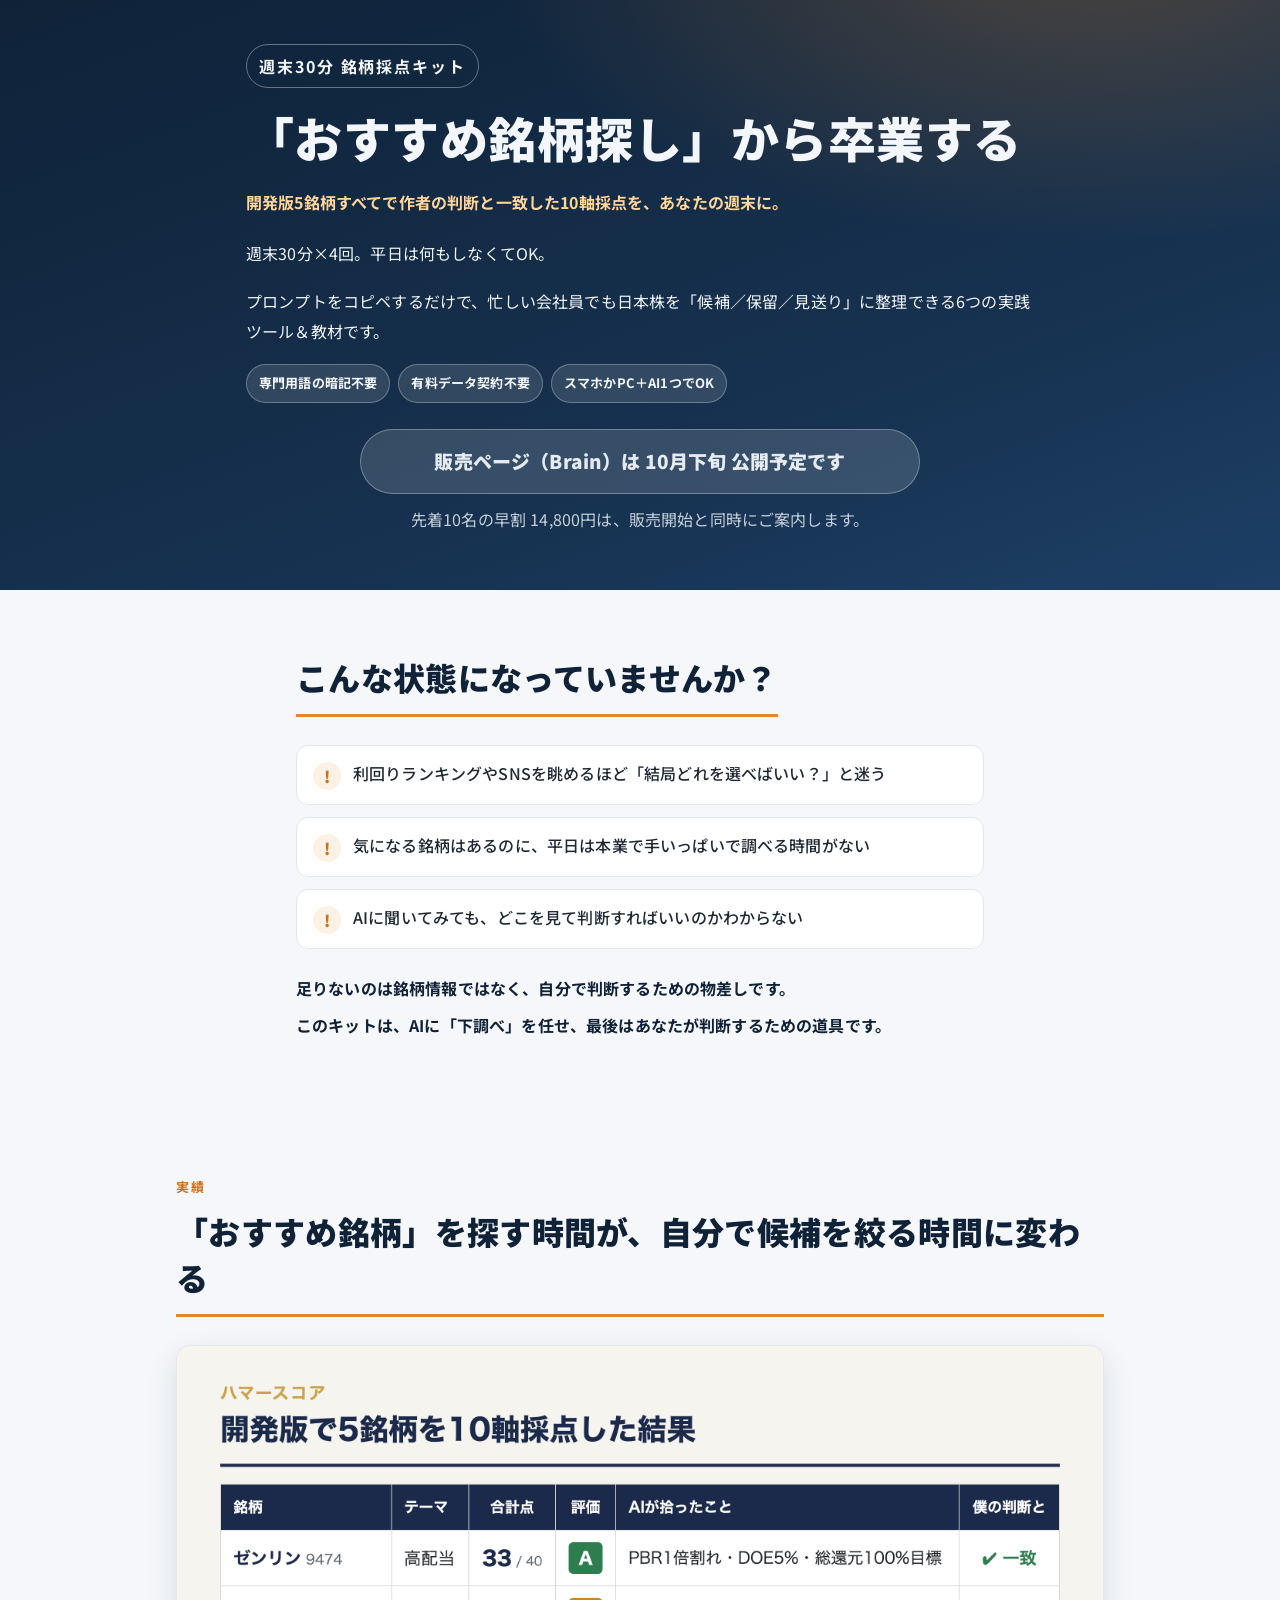
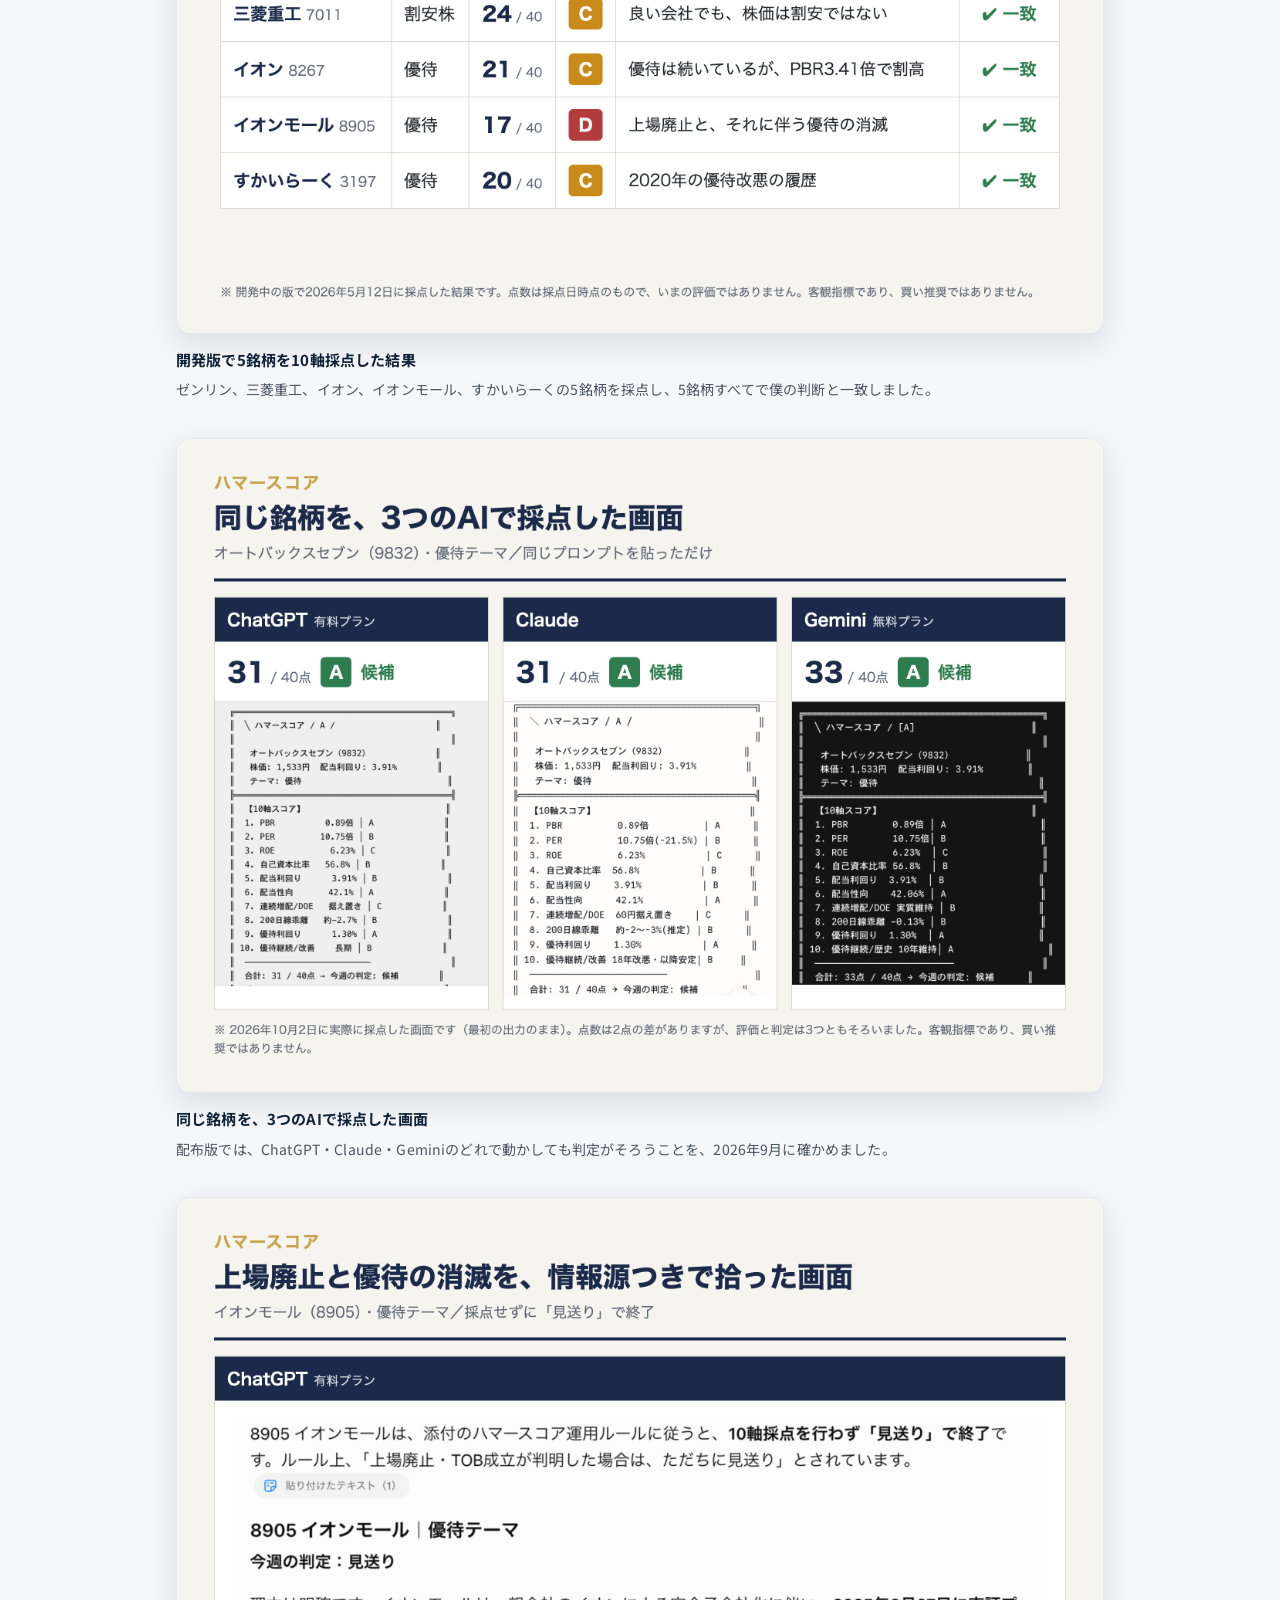
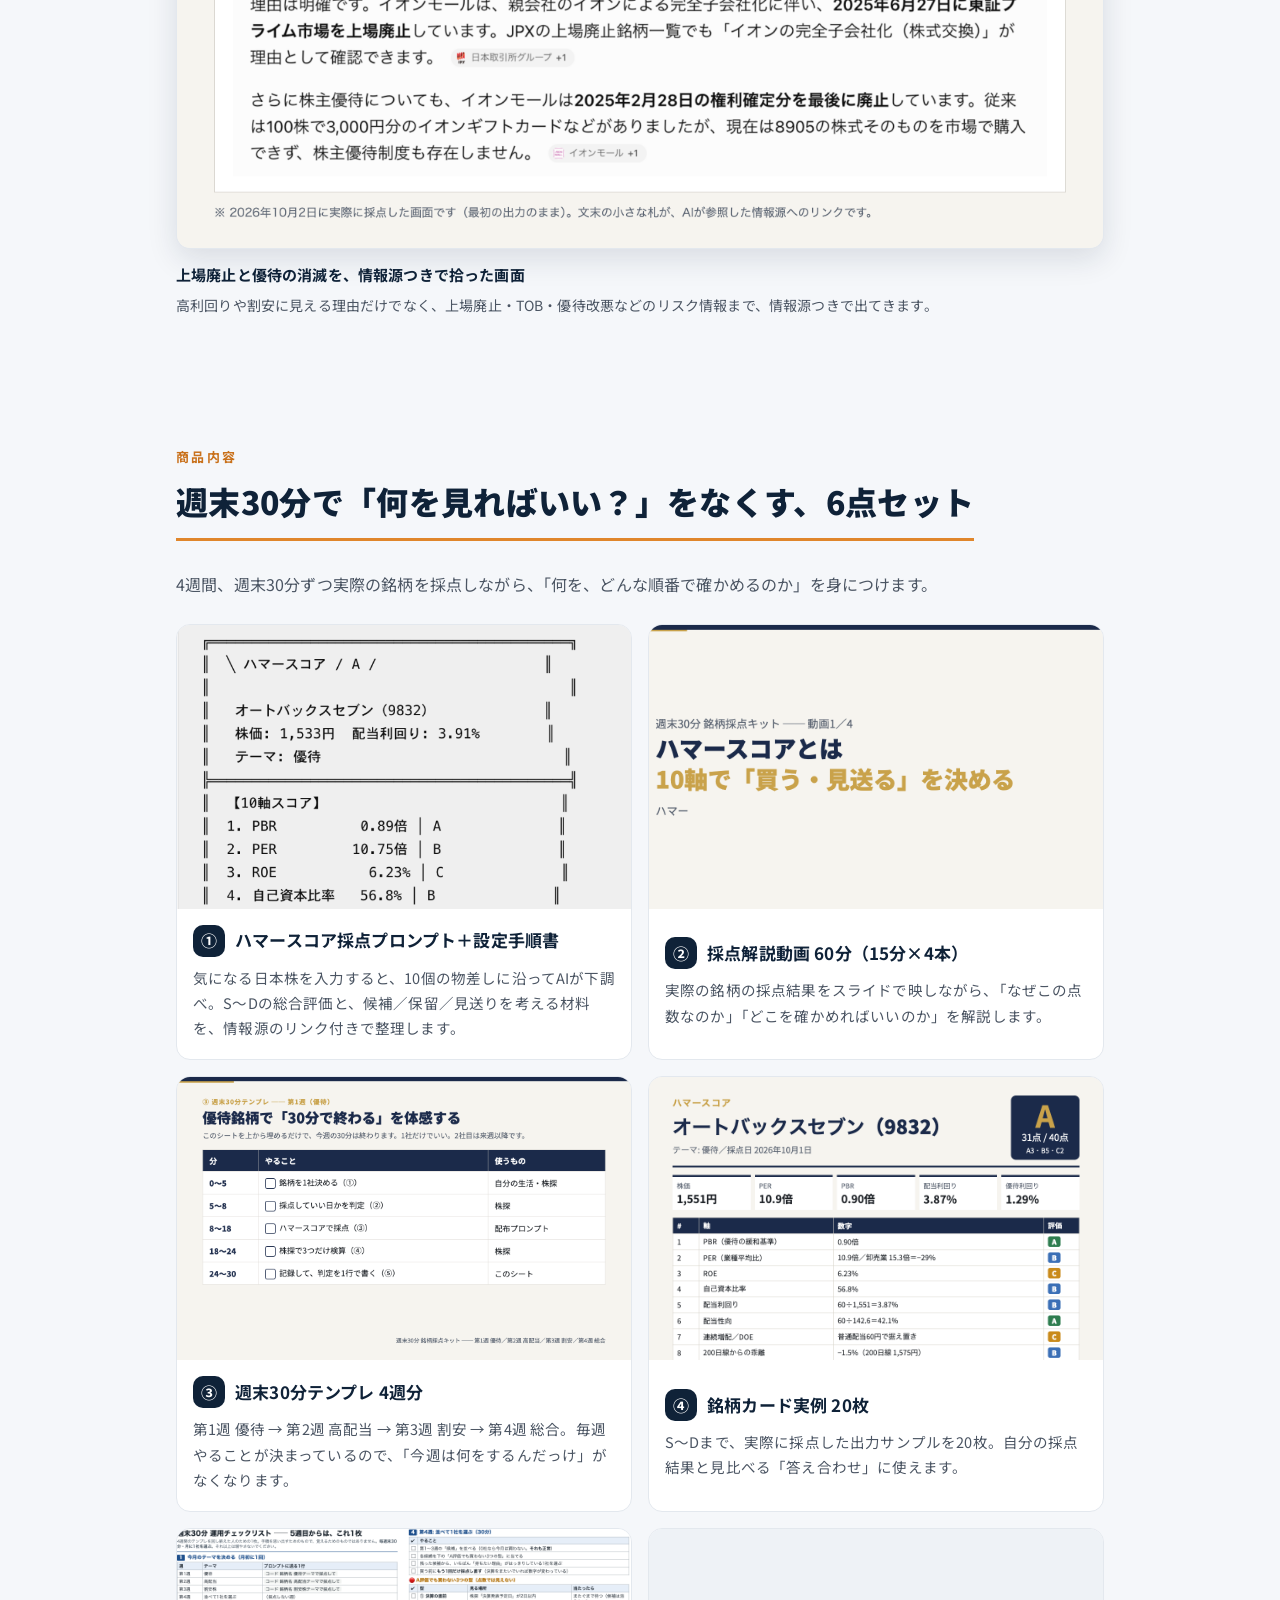
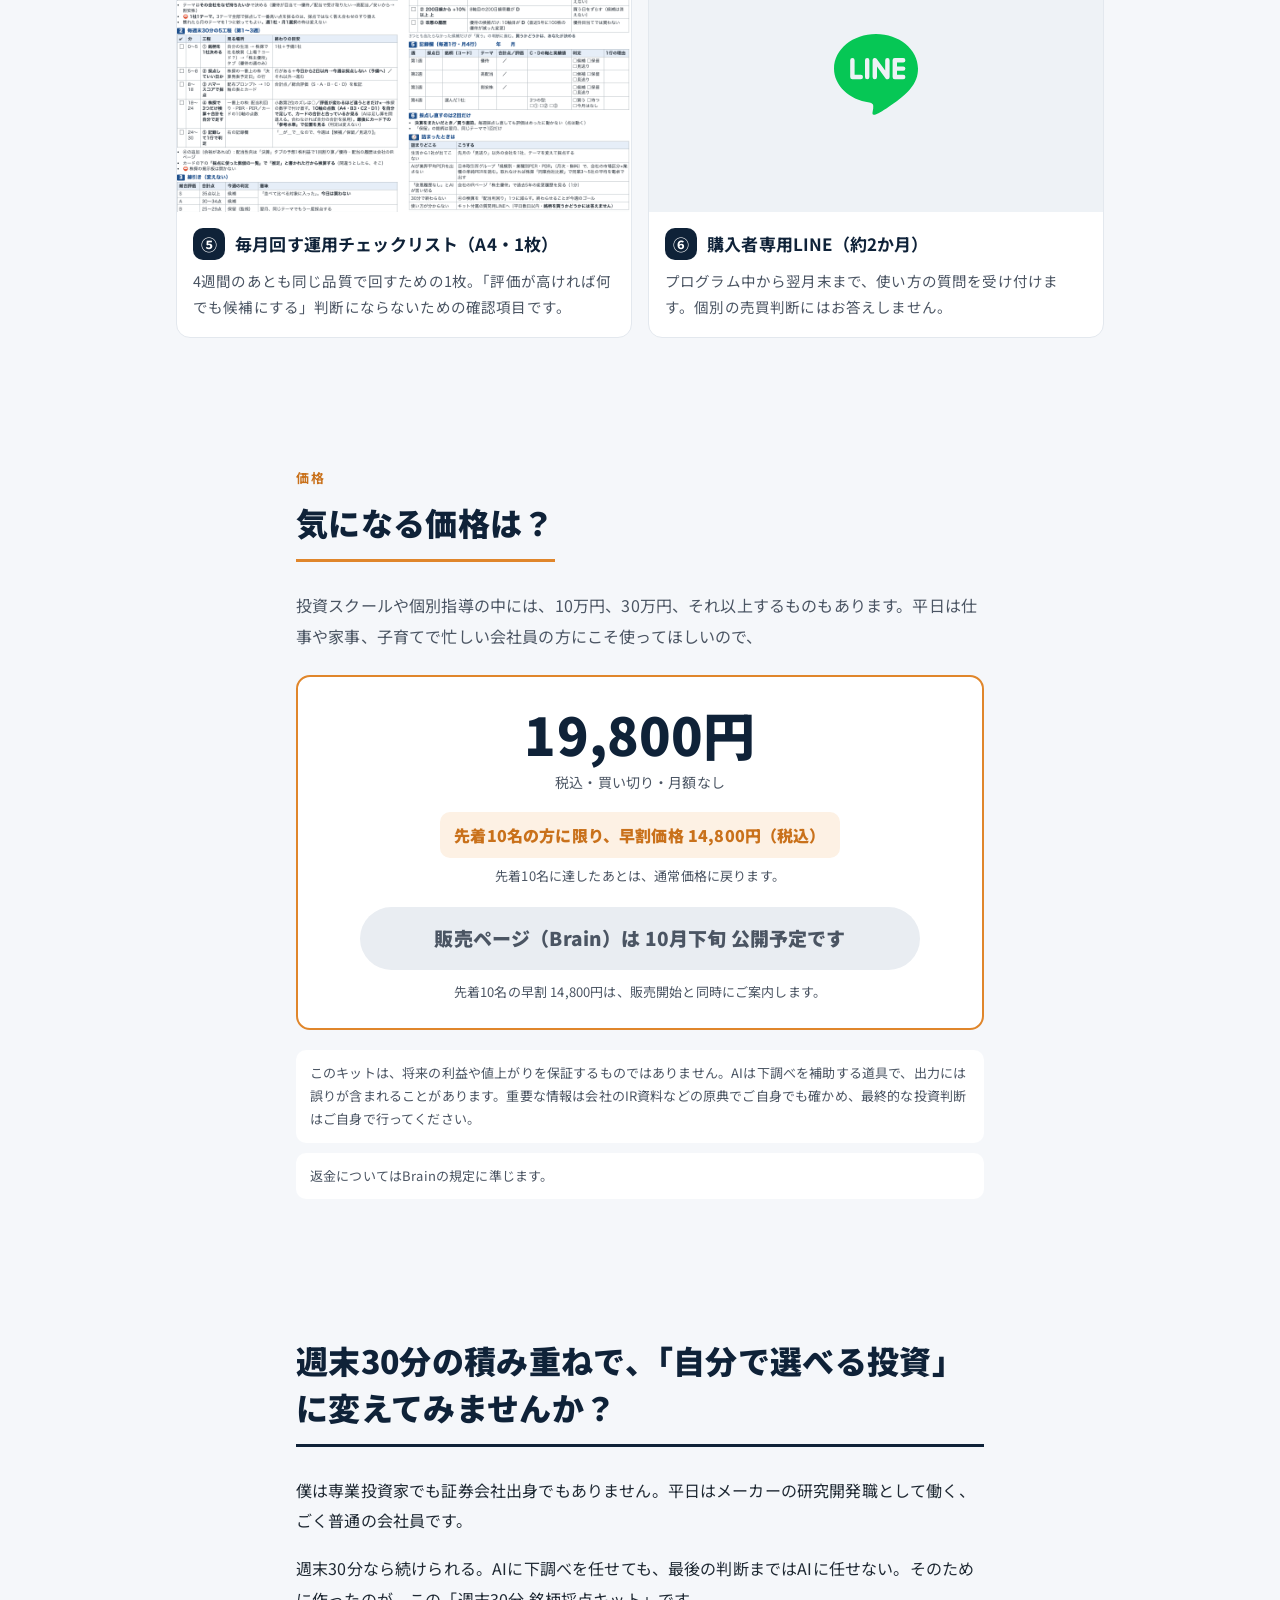
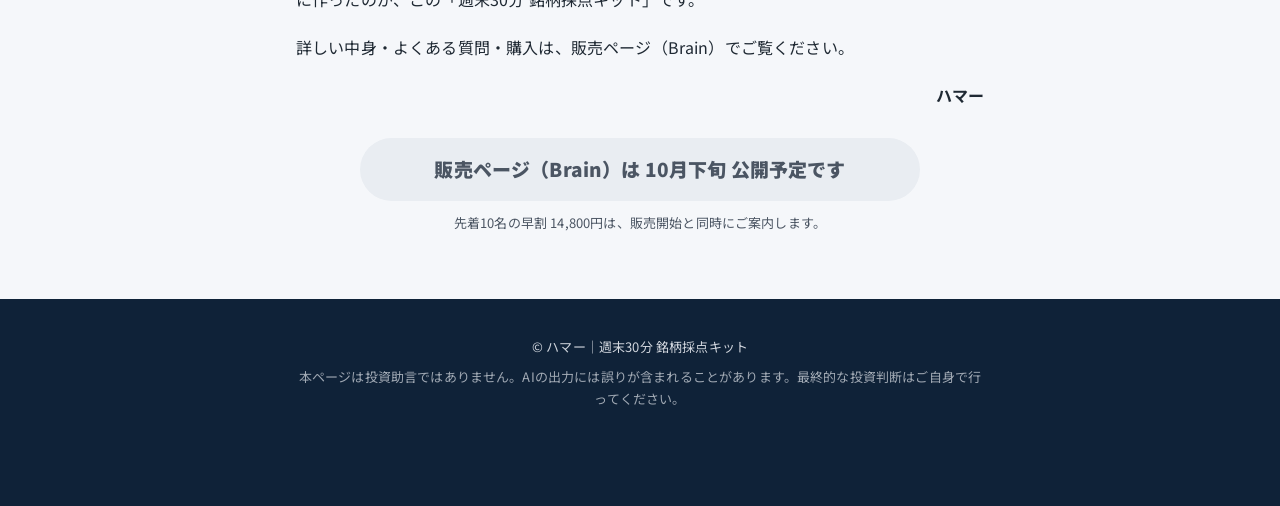
==== commit 1bab0758: "短い視覚LPに作り直し（6ブロック・画像8点・文章は各ブロック3行以内）" ====
--- a/index.html
+++ b/index.html
@@ -4,7 +4,7 @@
 <meta charset="utf-8">
 <meta name="viewport" content="width=device-width, initial-scale=1">
 <title>週末30分 銘柄採点キット｜「おすすめ銘柄探し」から卒業する</title>
-<meta name="description" content="プロンプトをコピペするだけで、忙しい会社員でも日本株を「候補／保留／見送り」に整理できる6つの実践ツール＆教材。週末30分×4回。">
+<meta name="description" content="開発版5銘柄すべてで作者の判断と一致した10軸採点を、あなたの週末に。 週末30分×4回、平日は何もしなくてOK。">
 <meta name="robots" content="noindex">
 <meta property="og:title" content="週末30分 銘柄採点キット">
 <meta property="og:description" content="「おすすめ銘柄探し」から卒業する。週末30分×4回、平日は何もしなくてOK。">
@@ -32,247 +32,115 @@
   <div class="wrap hero__inner">
     <p class="hero__brand">週末30分 銘柄採点キット</p>
     <h1 class="hero__title">「おすすめ銘柄探し」から卒業する</h1>
-    <p class="lead"><strong>開発版5銘柄すべてで作者の判断と一致した10軸採点を、あなたの週末に。</strong></p>
-<p>もう「で、結局どれを選べばいいの？」で止まらない。<br>人のおすすめではなく、自分の物差しで候補を絞れるようになる。</p>
-<p>週末30分×4回。平日は何もしなくてOK。</p>
-<p>プロンプトをコピペするだけで、<br>忙しい会社員でも日本株を「候補／保留／見送り」に整理できる<br><strong>6つの実践ツール＆教材</strong>です。</p>
-<ul class="badges"><li>専門用語の暗記不要</li><li>有料データ契約不要</li><li>スマホかPC＋AI1つでOK</li></ul>
-    <div class="hero__actions">
-      
-<div class="cta" data-cta>
-  <a class="cta__btn" data-cta-link href="#" rel="noopener">「週末30分 銘柄採点キット」を手に入れる</a>
+    <p class="hero__lead">開発版5銘柄すべてで作者の判断と一致した10軸採点を、あなたの週末に。</p>
+    <div class="hero__video" data-hero-video hidden>
+      <button type="button" class="hero__play" data-opening-launch aria-label="オープニング動画を再生">
+        <span class="hero__play-icon" aria-hidden="true">▶</span>
+        <span>約30秒で、このキットを知る</span>
+      </button>
+    </div>
+    <p>週末30分×4回。平日は何もしなくてOK。</p><p>プロンプトをコピペするだけで、忙しい会社員でも日本株を「候補／保留／見送り」に整理できる6つの実践ツール＆教材です。</p>
+    <ul class="badges"><li>専門用語の暗記不要</li><li>有料データ契約不要</li><li>スマホかPC＋AI1つでOK</li></ul>
+    <div class="cta" data-cta>
+  <a class="cta__btn" data-cta-link href="#">「週末30分 銘柄採点キット」を手に入れる</a>
   <p class="cta__note" data-cta-note></p>
 </div>
-
-      <button class="hero__opening" type="button" data-opening-launch hidden>▶ 約30秒のオープニングを見る</button>
-    </div>
   </div>
 </header>
-<section class="letter" id="letter" aria-label="おすすめ銘柄を探し続けているあなたへ">
+<section class="sec sec--pain" id="pain">
   <div class="wrap wrap--narrow">
-    <p class="letter-head">〜「おすすめ銘柄」を探し続けているあなたへ〜</p>
-<p>利回りランキングやSNSには、魅力的に見える銘柄があふれています。<br>でも、眺めれば眺めるほど「結局どれを選べばいい？」と迷ってしまいませんか？</p>
-<p>僕も平日は本業で手いっぱいです。<br>だから、調べる時間を増やすのではなく、週末30分で判断材料を整理できる仕組みを作ってきました。</p>
-<p>ただし、これはAIに「買う株」を決めてもらう商品ではありません。<br>AIには下調べを任せ、原典も確認しながら、最後はあなた自身が判断するための道具です。</p>
-<p>何が違うのか。ここから先でお話しします。</p>
-<hr class="sep">
+    <h2>こんな状態になっていませんか？</h2>
+    <ul class="pain"><li><span class="pain__mark" aria-hidden="true">!</span><span>利回りランキングやSNSを眺めるほど「結局どれを選べばいい？」と迷う</span></li><li><span class="pain__mark" aria-hidden="true">!</span><span>気になる銘柄はあるのに、平日は本業で手いっぱいで調べる時間がない</span></li><li><span class="pain__mark" aria-hidden="true">!</span><span>AIに聞いてみても、どこを見て判断すればいいのかわからない</span></li></ul>
+    <div class="pain__close"><p>足りないのは銘柄情報ではなく、自分で判断するための物差しです。</p><p>このキットは、AIに「下調べ」を任せ、最後はあなたが判断するための道具です。</p></div>
   </div>
 </section>
 <section class="sec sec--proof" id="proof">
   <div class="wrap">
     <p class="kicker">実績</p>
     <h2>「おすすめ銘柄」を探す時間が、自分で候補を絞る時間に変わる</h2>
-    <p>まずはこちらをご覧ください。</p>
-<p class="arrow" aria-hidden="true">▼ ▼ ▼</p>
-<figure class="shot"><img src="assets/images/lp_image1_5stocks_20261002.png" alt="開発版で5銘柄を10軸採点した結果" loading="lazy" width="1600"><figcaption>開発版で5銘柄を10軸採点した結果</figcaption></figure>
-<p>開発版では、ゼンリン、三菱重工、イオン、イオンモール、すかいらーくの5銘柄を採点し、<strong>5銘柄すべてで僕の判断と一致しました。</strong><br>さらに、イオンモールの上場廃止に伴う優待の消滅や、すかいらーくの過去の優待改悪まで拾うことができました。</p>
-<p>ランキングを何時間も見比べなくても、<br>プロンプトをコピペするだけで、<br>10個の物差しから「候補／保留／見送り」を考えるための判断材料がまとめて出てきます。</p>
-<p>配布版では、ChatGPT・Claude・Geminiのどれで動かしても判定がそろうことを、2026年9月に確かめました。</p>
-<figure class="shot"><img src="assets/images/lp_image2_3ai_20261002.png" alt="同じ銘柄を、3つのAIで採点した画面" loading="lazy" width="1600"><figcaption>同じ銘柄を、3つのAIで採点した画面</figcaption></figure>
-<figure class="shot"><img src="assets/images/lp_image3_risk_20261002.png" alt="上場廃止と優待の消滅を、情報源つきで拾った画面" loading="lazy" width="1600"><figcaption>上場廃止と優待の消滅を、情報源つきで拾った画面</figcaption></figure>
-<h3>使い方は、本当に「コピペ」だけ</h3>
-<p>気になる銘柄を決めて、採点プロンプトをAIで動かすだけで、</p>
-<ul><li>10軸による採点と、S〜Dの総合評価</li><li>「候補／保留／見送り」を考えるための判断材料</li><li>高利回りや割安に見える理由を確かめる材料</li><li>上場廃止・TOB・優待改悪などのリスク情報</li></ul>
-<p>これらをまとめて出してくれます。</p>
-<hr class="sep">
-    
-  </div>
-</section>
-<section class="sec sec--imagine" id="imagine">
-  <div class="wrap wrap--narrow">
-    <p class="kicker">4週間後のあなた</p>
-    <h2>少し想像してみてください</h2>
-    <p>こんな状態が当たり前になったら、どうでしょう。</p>
-<h3 class="check"><span class="check__mark" aria-hidden="true">✓</span>「おすすめ銘柄」を探し回らず、自分で候補を絞れる</h3>
-<p>投資の専門用語がよくわからなくても、大丈夫です。<br>気になる銘柄を1社決めて、採点プロンプトを動かし、出てきた情報を会社のIR資料などの原典で確かめていけばOK。<br>投資経験が浅くても、自分なりの判断材料を整理できるようになります。</p>
-<h3 class="check"><span class="check__mark" aria-hidden="true">✓</span>「で、結局どれを見ればいいの？」と迷う時間が減る</h3>
-<p>見るべきポイントは10個の物差しに整理してあり、AIがその物差しに沿って下調べをします。<br>あなたは気になる銘柄を決めて、採点するだけ。<br>バラバラだった情報が整理され、「候補／保留／見送り」を考える材料がそろいます。</p>
-<h3 class="check"><span class="check__mark" aria-hidden="true">✓</span>平日は何もしなくても、週末30分から進められる</h3>
-<p>優待 → 高配当 → 割安 → 総合の順に、4週間かけて採点の流れを身につけます。<br>週末30分テンプレに沿って、1週ずつ進めるだけです。</p>
-<h3 class="check"><span class="check__mark" aria-hidden="true">✓</span>誰かのおすすめではなく「自分で選ぶ物差し」が手元に残る</h3>
-<p>このキットが渡すのは、銘柄そのものではなく「選び方」です。<br>AIが下調べをして、あなたが原典を確かめながら最終判断をする。<br>使うたびに「自分は何を見て判断するのか」が整理されていきます。</p>
-<ul><li>ランキングやSNSの「おすすめ」だけに頼らず、自分の物差しで候補を絞れる</li><li>高利回りや割安という数字の裏側や、見落としたくないリスク情報まで確かめる習慣がつく</li><li>4週間が終わったあとも、毎月同じ流れで自分の投資判断を組み立てられる</li></ul>
-<hr class="sep">
-    
-  </div>
-</section>
-<section class="sec sec--story" id="story">
-  <div class="wrap wrap--narrow">
-    <p class="kicker">作者より</p>
-    <h2>会社員の僕が「週末30分」にこだわった理由</h2>
-    <p>では、なぜ僕がこのやり方にたどり着いたのか。</p>
-<p>改めまして、ハマーです。<br>ここまで読んでいただき、ありがとうございます。</p>
-<p>少しだけ自己紹介をさせてください。</p>
-<p>僕は本業でメーカーの研究開発職として働きながら、限られた時間の中で投資を続けてきました。<br>そこで得た知識や経験をKindle本にまとめ、出版した本はすべてAmazonベストセラーになりました。</p>
-<p>といっても、専業投資家でも証券会社出身でもありません。<br>平日は普通に会社へ行って、本業の仕事をこなし、限られた時間で投資を続ける。<br>ごく普通の会社員です。</p>
-<p>そんな僕には、ひとつ大きな悩みがありました。</p>
-<p class="lead"><strong>「投資って、調べることが多すぎる……」</strong></p>
-<p>誤解のないように言うと、投資そのものが嫌いなわけではありません。<br>自分で企業を調べて、自分なりに判断することは面白い。だからこそ続けてきました。</p>
-<p>でも、平日は本業だけで手いっぱいです。<br>気になる銘柄があっても、決算、指標、優待、配当、割安かどうか、リスク情報まで一つずつ確かめていたら時間が足りない。<br>ようやく調べ始めても、専門用語と情報の多さに「結局、何を見ればいいんだ？」となってしまう。</p>
-<p>「毎回ゼロから調べていたら、続かないな……」</p>
-<p>そう感じたときに使い始めたのが、AIでした。</p>
-<p>AIに投資判断そのものを任せるのではなく、面倒な「下調べ」を任せればいいのでは？<br>そう考えたところから、僕の銘柄選びへの考え方は180度変わりました。</p>
-<ul><li>見るべきポイントを10個の物差しに整理できるようになった</li><li>高配当や割安という表面の数字だけでなく、その理由まで確かめやすくなった</li><li>上場廃止やTOB、優待改悪など、見落としたくない情報もまとめて下調べできるようになった</li></ul>
-<p>今は、平日は本業に集中し、週末に30分だけ時間を作って銘柄を採点しています。<br>AIが整理した情報を見ながら、必要なところだけ会社のIR資料などの原典で確かめる。<br>毎週末、同じ流れで回せるようになりました。</p>
-<h3>忙しい会社員が「自分で銘柄を選ぶ」ために</h3>
-<p>検索すれば毎日のように「高配当株ランキング」「おすすめ優待株」「割安株◯選」が出てきます。<br>それでも「結局どの銘柄を見ればいいの？」「何を基準に選べばいいの？」と迷っている人は多いと思います。</p>
-<p>実は僕自身、最初から効率よく銘柄を選べていたわけではありません。<br>気になる銘柄を見つけては調べ、別の銘柄が気になればまた調べる。<br>時間だけが過ぎて「結局どれなんだ？」となることもありました。</p>
-<p>情報が増えれば増えるほど、「何を見て、どう判断するのか」という物差しがない人は迷いやすくなります。<br>AIもランキングも、自分の判断材料を整理する道具として使えなければ、情報に振り回されるだけです。</p>
-<p>AIを使うようになって感じているのは、これです。</p>
-<p class="lead"><strong>「忙しい会社員ほど、調べる作業と判断する作業を分けたほうがいい。」</strong></p>
-<p>下調べまで全部自分でやろうとすると、時間が足りなくなります。<br>下調べをAIに任せれば、人は「確かめて判断すること」に時間を使えます。</p>
-<h3>教材を買っても、選べるようにならない理由</h3>
-<p>決算書、財務指標、バリュエーション、チャート、優待制度。<br>仕事をこなしながら、これを全部一から勉強するのはなかなか厳しいですよね。</p>
-<p>だから多くの人は、投資本やKindle、noteなどの教材を買います。<br>誰かが時間をかけて整理した知識を、効率よく学べる「ショートカット」だからです。</p>
-<p>それでも、「教材を買ったのに、自分で銘柄を選べるようになっていない」という人は少なくありません。</p>
-<p>理由ははっきりしていて、<strong>知識を入れることと、実際に使えることは別</strong>だからです。<br>学んだ知識を目の前の銘柄に当てはめて「自分ならどう判断するか」を考えるには、別の練習が要ります。<br>平日に時間のない会社員には、その練習の時間がありません。</p>
-<h3>AIの特徴：大量の下調べを任せて、人は「判断」に集中する</h3>
-<p>たとえば、ランキングやSNSで気になる日本株を1社見つけたとします。<br>「この銘柄、本当に候補にしていいのかな？」と感じたら、10個の物差しを組み込んだ採点プロンプトでAIに調べさせる。</p>
-<p>すると、10軸の採点、S〜Dの総合評価、候補／保留／見送りを考える材料が整理されます。<br>高配当株なら「なぜ利回りが高いのか」、割安株なら「本当に安いのか」を確かめ、上場廃止・TOB・優待改悪などのリスク情報もチェックする。</p>
-<p>散らばった資料を集めて、見るべき場所ごとに机の上へ並べてくれる調査アシスタント。<br>スマホかPCと、AIが1つあれば始められます。</p>
-<h3>AIに「買う株」を決めさせてはいけない</h3>
-<p>ただ、実際にAIを使ってみると、こんな壁に当たりませんか？</p>
-<ul><li>AIに何を聞けばいいのかわからない</li><li>回答は出るけれど、どこを見て判断すればいいのかわからない</li><li>「高配当」「割安」と出ても、本当にそうなのか判断できない</li><li>AIの回答が正しいのか、自分では検算できない</li></ul>
-<p>僕も「AIに何を任せて、人がどこを判断するのか」を整理するまで、試行錯誤してきました。</p>
-<p>大事なのは、<strong>「AIに銘柄を聞くこと」と「AIを使って銘柄を調べること」はまったく違う</strong>ということです。</p>
-<p>AIは誤った情報を出すことがありますし、最新の情報や大事な条件を取りこぼすこともあります。<br>「この株は買いですか？」と丸投げして、出てきた答えを信じてそのまま売買する。<br>僕はそんな使い方をおすすめしません。</p>
-<h3>カーナビにハンドルまで握らせない</h3>
-<p>AIが得意なのは、大量の情報を探して、決められた物差しに沿って整理する「下調べ」です。<br>実際にお金を投じるかどうかの最終判断は、あなた自身が行います。</p>
-<p>カーナビが道を案内してくれても、ハンドルを握るのは運転手。<br>AIと人の間にも、同じ役割分担があります。</p>
-<p>僕が毎週末やっている手順はこうです。</p>
-<p class="lead"><strong>気になる銘柄を決める → 10個の物差しでAIに採点させる → 気になる項目とリスク情報を原典で確かめる → 自分で候補／保留／見送りを決める</strong></p>
-<p>ただ、これをゼロから始めようとすると、最初の「10個の物差しを作って、何を調べさせるか」でつまずきます。<br>最後の「AIの回答のどこを原典で確かめ、どう判断するか」でも迷います。<br>見るべき物差しと検算の手順がなければ、どんなに便利なAIでも「自分で選べる状態」にはなかなか近づけません。</p>
-<hr class="sep">
-    
-  </div>
-</section>
-<section class="sec sec--why" id="why">
-  <div class="wrap wrap--narrow">
-    <p class="kicker">選ばれる理由</p>
-    <h2>なぜ「週末30分 銘柄採点キット」なら、自分で選ぶ判断軸が身につくのか</h2>
-    <h3 class="reason"><span class="reason__kicker">理由１</span>「おすすめを聞く」のではなく「自分で選ぶ」ためのキットだから</h3>
-<p>AIには「判断」ではなく「下調べ」を任せる。<br>調べる項目と基準さえ決めてあげれば、AIは忙しい会社員にとって頼れる調査アシスタントになります。</p>
-<p>このキットは、10個の物差しに沿ってAIに下調べをさせ、その結果を原典で確かめながら、最後は自分で判断する仕組みです。<br>銘柄リストを渡して終わる教材とは、ここが違います。</p>
-<h3 class="reason"><span class="reason__kicker">理由２</span>会社員の僕が毎週末使っている「判断の型」をそのまま詰め込んだから</h3>
-<p>僕は今も、このプロンプトで毎週末に銘柄を採点しています。<br>開発中の版では5銘柄を検証し、5銘柄すべてで僕自身の判断と一致しました。</p>
-<p>何を見て「候補」に残し、何を見て「保留」「見送り」と考えるのか。<br>その基準を、採点プロンプト、解説動画、4週間のテンプレ、20枚の実例、運用チェックリストに落とし込んでいます。</p>
-<h3 class="reason"><span class="reason__kicker">理由３</span>点数を出して終わりではなく「なぜその点数なのか」まで検算できるから</h3>
-<p>採点プロンプトは、10軸の採点、S〜Dの総合評価、候補／保留／見送りを考える材料、上場廃止・TOB・優待改悪などのリスク情報を、情報源のリンク付きで整理します。</p>
-<p>さらに60分の採点解説動画で、実際の銘柄を使って「なぜこの点数なのか」を解説します。<br>AIの答えを鵜呑みにせず、どこを原典で確かめればいいのかがわかるようになります。</p>
-<h3>投資の勉強を「終わりのない宿題」にしなくていい</h3>
-<p>「投資経験がほとんどない自分にできるかな……」と思った方もいるかもしれません。</p>
-<p>自分で銘柄を選べるようになるには、知識を増やすだけでなく、<strong>実際の銘柄で判断する練習</strong>が必要です。<br>いくら本を読んでも、銘柄を目の前にすると「で、どこを見ればいいんだ？」となる。<br>それは知識がないからではなく、「何を、どんな順番で確かめるか」という型がまだないからです。</p>
-<p>その型をゼロから作ろうとすると、見る指標を決め、調べ方を覚え、毎回同じ品質で確かめる仕組みまで自分で用意しなければいけません。</p>
-<p>このキットなら、有料データ契約も複雑なExcelの自作も要りません。<br>好きなときに、何度でも同じ基準で下調べをやり直せます。<br>銘柄を調べるたびに、ゼロから「何を見よう？」と迷わなくて済みます。</p>
-<ul><li>ランキングを見ても「結局どれ？」で止まらず、10個の物差しで候補を整理できる</li><li>高配当なら「なぜ高いのか」、割安なら「本当に安いのか」を確かめる視点が持てる</li><li>上場廃止・TOB・優待改悪など、見落としたくないリスク情報を確かめる習慣がつく</li><li>平日は本業や家族との時間を優先し、週末30分から銘柄選びを続けられる</li><li>4週間が終わったあとも、同じ採点プロンプトとチェックリストで自分で回し続けられる</li></ul>
-<p>週末に気になる1社を開いて、10個の物差しで採点し、必要な情報を原典で確かめて、自分なりの判断を残す。<br>5週目からは、誰かの「おすすめ」を待たずに、同じ手順を自分で繰り返せます。</p>
-<p class="note">※将来の投資成果を保証する商品ではありません。AIによる下調べと、投資判断の型を学ぶための教材・ツールです。AIの出力には誤りがありうるため、会社のIR資料などの原典を確かめ、最終的な投資判断はご自身で行ってください。</p>
-<hr class="sep">
-    
-  </div>
-</section>
-<section class="sec sec--voices" id="voices">
-  <div class="wrap wrap--narrow">
-    <p class="kicker">購入者の声</p>
-    <h2>購入者の声</h2>
-    <p class="placeholder">モニターの声は、10月下旬に掲載予定です。</p>
-<hr class="sep">
-    
+    <div class="proof-grid"><figure class="proof">
+      <img src="assets/images/lp_image1_5stocks_20261002.png" alt="開発版で5銘柄を10軸採点した結果" loading="lazy">
+      <figcaption><strong>開発版で5銘柄を10軸採点した結果</strong><span>ゼンリン、三菱重工、イオン、イオンモール、すかいらーくの5銘柄を採点し、5銘柄すべてで僕の判断と一致しました。</span></figcaption>
+    </figure><figure class="proof">
+      <img src="assets/images/lp_image2_3ai_20261002.png" alt="同じ銘柄を、3つのAIで採点した画面" loading="lazy">
+      <figcaption><strong>同じ銘柄を、3つのAIで採点した画面</strong><span>配布版では、ChatGPT・Claude・Geminiのどれで動かしても判定がそろうことを、2026年9月に確かめました。</span></figcaption>
+    </figure><figure class="proof">
+      <img src="assets/images/lp_image3_risk_20261002.png" alt="上場廃止と優待の消滅を、情報源つきで拾った画面" loading="lazy">
+      <figcaption><strong>上場廃止と優待の消滅を、情報源つきで拾った画面</strong><span>高利回りや割安に見える理由だけでなく、上場廃止・TOB・優待改悪などのリスク情報まで、情報源つきで出てきます。</span></figcaption>
+    </figure></div>
   </div>
 </section>
 <section class="sec sec--contents" id="contents">
   <div class="wrap">
     <p class="kicker">商品内容</p>
-    <h2>商品内容：週末30分で「何を見ればいい？」をなくす、銘柄採点の6点セット</h2>
-    <p>では、このキットに何が入っているのか。中身を順番にお見せします。</p>
-<p>4週間、週末30分ずつ実際の銘柄を採点しながら、「何を、どんな順番で確かめるのか」を身につけます。</p>
-<h3 class="item"><span class="item__num">①</span>ハマースコア採点プロンプト＋設定手順書</h3>
-<p>気になる日本株を入力すると、僕が普段使っている10個の物差しに沿ってAIが下調べをします。</p>
-<ul><li>10軸それぞれの採点</li><li>S／A／B／C／Dの総合評価</li><li>候補／保留／見送りを考える材料</li><li>上場廃止やTOBなどの重要な情報</li></ul>
-<p>これらを、情報源のリンク付きで整理します。<br>ChatGPT・Claude・Geminiのどれか1つがあれば使えます。</p>
-<h3 class="item"><span class="item__num">②</span>採点解説動画 60分（15分×4本）</h3>
-<p>実際の銘柄の採点結果をスライドで映しながら、「なぜこの点数なのか」「どこを確かめればいいのか」をAI音声で解説します（解説の中身は僕がまとめたものです）。<br>AIの点数をもらって終わりにせず、その根拠を原典で確かめる見方が身につきます。</p>
-<h3 class="item"><span class="item__num">③</span>週末30分テンプレ 4週分</h3>
-<ul><li>第1週：優待銘柄を1社採点し、「30分で終わる」を体感する</li><li>第2週：高配当の「なぜ高い？」を確かめる</li><li>第3週：「割安」と「安く見えるだけ」を分ける</li><li>第4週：3テーマを横断して、自分が検討する候補の1社を決める</li></ul>
-<p>毎週やることが決まっているので、「今週は何をするんだっけ」がなくなります。</p>
-<h3 class="item"><span class="item__num">④</span>銘柄カード実例 20枚</h3>
-<p>S〜Dまで、実際に採点した出力サンプルを20枚。<br>自分の採点結果と見比べる「答え合わせ」に使えます。<br>特定の銘柄をおすすめするリストではありません。</p>
-<h3 class="item"><span class="item__num">⑤</span>毎月回す運用チェックリスト（A4・1枚）</h3>
-<p>4週間のあとも同じ品質で回すための1枚です。</p>
-<ul><li>決算の直前ではないか</li><li>株価が200日線より大きく上にないか</li><li>過去に優待改悪がなかったか</li><li>AIが拾った重要な情報を原典で確かめたか</li></ul>
-<p>「評価が高ければ何でも候補にする」判断にならないための確認項目をまとめています。</p>
-<h3 class="item"><span class="item__num">⑥</span>購入者専用LINE（約2か月）</h3>
-<p>プログラム中から翌月末まで、使い方の質問を受け付けます。<br>平日にいただいた質問に、数日以内を目安に僕が返信します。<br>なお、「この株を買っていいですか？」といった個別の売買判断にはお答えしません。</p>
-<hr class="sep">
-    
+    <h2>週末30分で「何を見ればいい？」をなくす、6点セット</h2>
+    <p class="intro">4週間、週末30分ずつ実際の銘柄を採点しながら、「何を、どんな順番で確かめるのか」を身につけます。</p>
+    <ul class="items"><li class="item">
+      <div class="item__visual"><img src="assets/images/item1_prompt.png" alt="ハマースコア採点プロンプト＋設定手順書" loading="lazy"></div>
+      <div class="item__body">
+        <h3><span class="item__num">①</span>ハマースコア採点プロンプト＋設定手順書</h3>
+        <p>気になる日本株を入力すると、10個の物差しに沿ってAIが下調べ。S〜Dの総合評価と、候補／保留／見送りを考える材料を、情報源のリンク付きで整理します。</p>
+      </div>
+    </li><li class="item">
+      <div class="item__visual"><img src="assets/images/item2_video.png" alt="採点解説動画 60分（15分×4本）" loading="lazy"></div>
+      <div class="item__body">
+        <h3><span class="item__num">②</span>採点解説動画 60分（15分×4本）</h3>
+        <p>実際の銘柄の採点結果をスライドで映しながら、「なぜこの点数なのか」「どこを確かめればいいのか」を解説します。</p>
+      </div>
+    </li><li class="item">
+      <div class="item__visual"><img src="assets/images/item3_template.png" alt="週末30分テンプレ 4週分" loading="lazy"></div>
+      <div class="item__body">
+        <h3><span class="item__num">③</span>週末30分テンプレ 4週分</h3>
+        <p>第1週 優待 → 第2週 高配当 → 第3週 割安 → 第4週 総合。毎週やることが決まっているので、「今週は何をするんだっけ」がなくなります。</p>
+      </div>
+    </li><li class="item">
+      <div class="item__visual"><img src="assets/images/item4_card.png" alt="銘柄カード実例 20枚" loading="lazy"></div>
+      <div class="item__body">
+        <h3><span class="item__num">④</span>銘柄カード実例 20枚</h3>
+        <p>S〜Dまで、実際に採点した出力サンプルを20枚。自分の採点結果と見比べる「答え合わせ」に使えます。</p>
+      </div>
+    </li><li class="item">
+      <div class="item__visual"><img src="assets/images/item5_checklist.png" alt="毎月回す運用チェックリスト（A4・1枚）" loading="lazy"></div>
+      <div class="item__body">
+        <h3><span class="item__num">⑤</span>毎月回す運用チェックリスト（A4・1枚）</h3>
+        <p>4週間のあとも同じ品質で回すための1枚。「評価が高ければ何でも候補にする」判断にならないための確認項目です。</p>
+      </div>
+    </li><li class="item">
+      <div class="item__visual"><div class="item__icon"><svg viewBox="0 0 48 48" aria-hidden="true"><path fill="currentColor" d="M24 6C12.4 6 3 13.7 3 23.2c0 8.5 7.5 15.6 17.7 17 .7.1 1.6.5 1.8 1.1.2.5.1 1.4.1 1.9l-.3 1.8c-.1.5-.4 2.1 1.8 1.1 2.3-.9 12.3-7.2 16.8-12.4C44 30.1 45 26.8 45 23.2 45 13.7 35.6 6 24 6Zm-7.6 22.6h-4.2a1.1 1.1 0 0 1-1.1-1.1v-8.4a1.1 1.1 0 0 1 2.2 0v7.3h3.1a1.1 1.1 0 0 1 0 2.2Zm4.3-1.1a1.1 1.1 0 0 1-2.2 0v-8.4a1.1 1.1 0 0 1 2.2 0Zm10.1 0a1.1 1.1 0 0 1-.8 1.1 1.1 1.1 0 0 1-1.2-.4l-4.3-5.9v5.2a1.1 1.1 0 0 1-2.2 0v-8.4a1.1 1.1 0 0 1 .8-1.1 1.1 1.1 0 0 1 1.2.4l4.3 5.9v-5.2a1.1 1.1 0 0 1 2.2 0Zm6.8-5.3a1.1 1.1 0 0 1 0 2.2h-3.1v2h3.1a1.1 1.1 0 0 1 0 2.2h-4.2a1.1 1.1 0 0 1-1.1-1.1v-8.4a1.1 1.1 0 0 1 1.1-1.1h4.2a1.1 1.1 0 0 1 0 2.2h-3.1v2Z"/></svg></div></div>
+      <div class="item__body">
+        <h3><span class="item__num">⑥</span>購入者専用LINE（約2か月）</h3>
+        <p>プログラム中から翌月末まで、使い方の質問を受け付けます。個別の売買判断にはお答えしません。</p>
+      </div>
+    </li></ul>
   </div>
 </section>
 <section class="sec sec--price" id="price">
   <div class="wrap wrap--narrow">
     <p class="kicker">価格</p>
     <h2>気になる価格は？</h2>
-    <p>自分で銘柄を判断するための知識をゼロから身につけるには、かなりの時間がかかります。<br>投資スクールや個別指導の中には、10万円、30万円、それ以上するものもあります。</p>
-<p>でも、そこまでのお金や時間をかけられる会社員ばかりではありません。<br>だからこそ、ランキングやSNSの「おすすめ」を見ては、同じところで止まってしまう人が多いのだと思います。</p>
-<p>僕は、本業や家族との時間を大切にしながら投資を続けたい人にこそ、自分で確かめて判断する型を持ってほしいと思っています。</p>
-<p>このキットには、僕が試行錯誤してきた10軸の判断基準、AIの使い方、原典で確かめるための考え方を詰め込みました。<br>これだけの仕組みをゼロから自分で作る時間まで考えれば、5万円、10万円でもおかしくない内容だと思っています。</p>
-<p>それでも、平日は仕事や家事、子育てで忙しい会社員の方にこそ使ってほしい。<br>そこで、6点セットの「週末30分 銘柄採点キット」を</p>
-<p class="lead"><strong>19,800円（税込・買い切り・月額なし）</strong></p>
-<p>でご案内します。</p>
-<p>さらに、<strong>先着10名の方に限り、早割価格 14,800円（税込）</strong> でご案内します。<br>先着10名に達したあとは、通常価格に戻ります。</p>
-<p>※このキットは、将来の利益や値上がりを保証するものではありません。AIは下調べを補助する道具で、出力には誤りが含まれることがあります。重要な情報は会社のIR資料などの原典でご自身でも確かめ、最終的な投資判断はご自身で行ってください。<br>※返金についてはBrainの規定に準じます。</p>
-<hr class="sep">
-    
-<div class="cta" data-cta>
-  <a class="cta__btn" data-cta-link href="#" rel="noopener">早割で「週末30分 銘柄採点キット」を手に入れる</a>
+    <p class="intro">投資スクールや個別指導の中には、10万円、30万円、それ以上するものもあります。平日は仕事や家事、子育てで忙しい会社員の方にこそ使ってほしいので、</p>
+    <div class="price-card">
+      <p class="price-card__main">19,800円</p>
+      <p class="price-card__sub">税込・買い切り・月額なし</p>
+      <p class="price-card__early">先着10名の方に限り、早割価格 14,800円（税込）</p>
+      <p class="price-card__early-sub">先着10名に達したあとは、通常価格に戻ります。</p>
+      <div class="cta" data-cta>
+  <a class="cta__btn" data-cta-link href="#">早割で「週末30分 銘柄採点キット」を手に入れる</a>
   <p class="cta__note" data-cta-note></p>
 </div>
-
-  </div>
-</section>
-<section class="sec sec--faq" id="faq">
-  <div class="wrap wrap--narrow">
-    <p class="kicker">よくある質問</p>
-    <h2>よくある質問</h2>
-    <details class="faq"><summary>Q. ChatGPTに課金していなくても使えますか？</summary><div class="faq__a"><p>はい。無料プランでも使えます。ChatGPT・Claude・Geminiのどれか1つがあれば大丈夫です。より精度を高めたい場合は、ChatGPT有料プランの思考モードをおすすめしています。</p></div></details>
-<details class="faq"><summary>Q. 投資経験がほとんどないのですが、大丈夫ですか？</summary><div class="faq__a"><p>大丈夫です。第1週は身近な優待銘柄を1社選んで、プロンプトに沿って採点するところから始めます。専門用語を最初からすべて覚える必要はありません。<br>ただし、証券口座を持っていて、少額でも実際に売買する意思があることが前提です。</p></div></details>
-<details class="faq"><summary>Q. このキットで何ができるようになりますか？</summary><div class="faq__a"><p>「何を見ればいいかわからない」状態から、自分で銘柄の判断材料を整理できるようになります。<br>10個の物差しでの採点と、AIの出力を鵜呑みにせず原典で検算する流れを、4週間かけて実践します。</p></div></details>
-<details class="faq"><summary>Q. 本業や家事、子育てで忙しいです。時間がなくてもできますか？</summary><div class="faq__a"><p>はい。平日にまとまった時間が取れない会社員の方にこそ使ってほしいキットです。週末30分×4週間で進められるよう、毎週やることをテンプレにまとめています。</p></div></details>
-<details class="faq"><summary>Q. 購入代金以外にお金はかかりますか？</summary><div class="faq__a"><p>通常19,800円、先着10名は早割14,800円の買い切りです。月額料金はありません。AIは無料プランでも使えるので、有料プランへの課金は任意です。</p></div></details>
-<details class="faq"><summary>Q. 期限はありますか？</summary><div class="faq__a"><p>ありません。買い切りなので、4週間が終わったあとも何度でも見返せます。</p></div></details>
-<details class="faq"><summary>Q. 返金保証はありますか？</summary><div class="faq__a"><p>返金はBrainの規定に準じます。購入前に商品内容をご確認のうえ、お申し込みください。</p></div></details>
-<details class="faq"><summary>Q. 具体的にどう使えばいいですか？</summary><div class="faq__a"><p>気になる日本株を選び、プロンプトをAIに設定して採点するところから始めればOKです。4週間分のテンプレと解説動画に沿って、順番に進めてください。<br>AIの評価をそのまま売買判断に使うものではありません。重要な情報は原典でも確かめ、最終判断はご自身で行ってください。使い方で迷ったら、購入者専用LINEでサポートします。</p></div></details>
-<details class="faq"><summary>Q. このキットを使えば、必ず良い銘柄を選べますか？</summary><div class="faq__a"><p>将来の利益や値上がりを保証するものではありません。AIにも誤りはありえます。10軸の採点と原典の確認で、自分で判断材料を整理するためのキットです。</p></div></details>
-<details class="faq"><summary>Q. 値下げの予定はありますか？</summary><div class="faq__a"><p>通常価格は19,800円です。先着10名の方のみ、早割価格14,800円でご案内しています。</p></div></details>
-<details class="faq"><summary>Q. どんな人には向いていませんか？</summary><div class="faq__a"><p>「今すぐ上がる銘柄を教えてほしい」方、短期売買・デイトレのシグナルがほしい方、手を動かさずに結果だけがほしい方には向いていません。</p></div></details>
-<hr class="sep">
-    
+    </div>
+    <p class="note">このキットは、将来の利益や値上がりを保証するものではありません。AIは下調べを補助する道具で、出力には誤りが含まれることがあります。重要な情報は会社のIR資料などの原典でご自身でも確かめ、最終的な投資判断はご自身で行ってください。</p><p class="note">返金についてはBrainの規定に準じます。</p>
   </div>
 </section>
 <section class="sec sec--closing" id="closing">
   <div class="wrap wrap--narrow">
-    <p class="kicker">最後に</p>
     <h2>週末30分の積み重ねで、「自分で選べる投資」に変えてみませんか？</h2>
-    <p>逆に、自分の手で確かめながら選べるようになりたい方には、きっと役立つはずです。</p>
-<p>このキットには、平日は本業で働きながら僕が作ってきた、銘柄を調べる手順、10個の物差し、AIを使った下調べの仕組みを詰め込みました。</p>
-<p>週末30分ずつ実際に銘柄を採点し、AIの出力を原典で確かめる。<br>それを繰り返せば、「何を見ればいいかわからない」状態から少しずつ抜け出し、5週目からも自分で回せる判断の型が身についていきます。</p>
-<p>「自分で銘柄を選ぶ力」は、身につければ来月も、その先も使えます。</p>
-<p>ここまで読んでくれたあなたには、忙しくても自分で納得して銘柄を選べるようになりたい、という気持ちがあるはずです。<br>あとは4週間、僕と一緒に実際の銘柄を採点して、下調べと原典確認の流れを身につけるだけです。</p>
-<p>「自分で判断材料を整理できるようになりました！」<br>そんな報告が届くのを待っています。</p>
-<p class="sign">ハマー</p>
-<hr class="sep">
-<p class="lead"><strong>追伸1</strong></p>
-<p>僕は専業投資家でも証券会社出身でもありません。平日はメーカーの研究開発職として働く、ごく普通の会社員です。<br>だから「毎日何時間も企業分析する」やり方は続きませんでした。</p>
-<p>週末30分なら続けられる。<br>AIに下調べを任せても、最後の判断まではAIに任せない。<br>そのために作ったのが、この「週末30分 銘柄採点キット」です。</p>
-<p class="lead"><strong>追伸2</strong></p>
-<p>通常価格は19,800円。先着10名の方のみ、早割14,800円でご案内しています。<br>先着10名に達したあとは、通常価格に戻ります。<br>買い切りなので月額料金はなく、5週目以降も何度でも使えます。</p>
-<p>「おすすめ銘柄を教えてもらう」のではなく、「自分で判断材料を整理できるようになる」。<br>そんな投資の仕組みを作りたい方は、ここから始めてみてください。</p>
-
-    
-<div class="cta" data-cta>
-  <a class="cta__btn" data-cta-link href="#" rel="noopener">▶ 「週末30分 銘柄採点キット」で、自分で銘柄を検討できる4週間を始める</a>
+    <p>僕は専業投資家でも証券会社出身でもありません。平日はメーカーの研究開発職として働く、ごく普通の会社員です。</p><p>週末30分なら続けられる。AIに下調べを任せても、最後の判断まではAIに任せない。そのために作ったのが、この「週末30分 銘柄採点キット」です。</p><p>詳しい中身・よくある質問・購入は、販売ページ（Brain）でご覧ください。</p>
+    <p class="sign">ハマー</p>
+    <div class="cta" data-cta>
+  <a class="cta__btn" data-cta-link href="#">「週末30分 銘柄採点キット」の販売ページを見る</a>
   <p class="cta__note" data-cta-note></p>
 </div>
-
   </div>
 </section>
 
--- a/assets/styles.css
+++ b/assets/styles.css
@@ -371,3 +371,155 @@
   html { scroll-behavior: auto; }
   .cta__btn { transition: none; }
 }
+
+/* ===== 視覚LP（2026-10-03 作り直し） ===== */
+.hero__lead {
+  font-size: clamp(17px, 2.6vw, 21px);
+  font-weight: 700;
+  color: #ffd59a;
+  line-height: 1.7;
+  margin: 0 0 22px;
+}
+.hero__video { margin: 0 0 22px; }
+.hero__video[hidden] { display: none; }
+.hero__play {
+  display: flex;
+  align-items: center;
+  gap: 14px;
+  width: 100%;
+  max-width: 560px;
+  background: rgba(0,0,0,0.35);
+  border: 1px solid rgba(255,255,255,0.35);
+  color: #fff;
+  border-radius: 14px;
+  padding: 16px 18px;
+  font: inherit;
+  font-weight: 700;
+  font-size: 15px;
+  cursor: pointer;
+  text-align: left;
+}
+.hero__play:hover { background: rgba(0,0,0,0.5); }
+.hero__play-icon {
+  flex: none;
+  width: 44px; height: 44px;
+  border-radius: 50%;
+  background: var(--accent);
+  display: grid; place-items: center;
+  font-size: 16px;
+  padding-left: 3px;
+}
+.hero .cta { margin-top: 26px; }
+
+.intro { color: var(--ink-2); margin-bottom: 24px; }
+
+/* 悩み */
+.pain { list-style: none; padding: 0; margin: 0 0 24px; display: grid; gap: 12px; }
+.pain li {
+  display: flex; gap: 12px; align-items: flex-start;
+  background: #fff;
+  border: 1px solid var(--line);
+  border-radius: 12px;
+  padding: 14px 16px;
+  font-weight: 500;
+  line-height: 1.7;
+  margin: 0;
+}
+.sec--pain { background: var(--paper-2); }
+.pain__mark {
+  flex: none;
+  width: 28px; height: 28px; border-radius: 50%;
+  background: var(--accent-soft); color: var(--accent-2);
+  display: grid; place-items: center;
+  font-weight: 900; margin-top: 2px;
+}
+.pain__close p { font-weight: 700; color: var(--navy); margin-bottom: 0.4em; }
+
+/* 実績 */
+.sec--proof { background: #fff; }
+.proof-grid { display: grid; gap: 28px; }
+.proof { margin: 0; }
+.proof img {
+  width: 100%;
+  border-radius: var(--radius);
+  border: 1px solid var(--line);
+  box-shadow: 0 10px 30px rgba(15,34,56,0.12);
+  background: #fff;
+}
+.proof figcaption { margin-top: 12px; display: grid; gap: 4px; }
+.proof figcaption strong { font-size: 15px; }
+.proof figcaption span { font-size: 14px; color: var(--ink-2); line-height: 1.7; }
+
+/* 中身 */
+.sec--contents { background: var(--paper-2); }
+.items { list-style: none; padding: 0; margin: 0; display: grid; gap: 16px; }
+.item {
+  display: grid;
+  grid-template-columns: 1fr;
+  gap: 0;
+  background: #fff;
+  border: 1px solid var(--line);
+  border-radius: var(--radius);
+  overflow: hidden;
+  margin: 0;
+}
+.item__visual {
+  background: #eef2f6;
+  aspect-ratio: 16 / 10;
+  display: grid; place-items: center;
+  overflow: hidden;
+}
+.item__visual img { width: 100%; height: 100%; object-fit: cover; object-position: top; }
+.item__icon { width: 96px; height: 96px; color: #06c755; }
+.item__icon svg { width: 100%; height: 100%; }
+.item__body { padding: 16px 16px 18px; }
+.item__body h3 {
+  display: flex; align-items: center; gap: 10px;
+  margin: 0 0 8px; padding: 0; border: 0;
+  font-size: 17px;
+}
+.item__body p { margin: 0; font-size: 14.5px; color: var(--ink-2); line-height: 1.75; }
+.item__num {
+  flex: none;
+  width: 32px; height: 32px; border-radius: 10px;
+  background: var(--navy); color: #fff;
+  display: grid; place-items: center;
+  font-size: 16px;
+}
+@media (min-width: 720px) {
+  .items { grid-template-columns: 1fr 1fr; }
+  .proof-grid { gap: 36px; }
+}
+
+/* 価格 */
+.price-card {
+  background: #fff;
+  border: 2px solid var(--accent);
+  border-radius: var(--radius);
+  padding: 26px 20px 24px;
+  text-align: center;
+  margin: 8px 0 20px;
+}
+.price-card__main {
+  font-size: clamp(34px, 8vw, 52px);
+  font-weight: 900;
+  color: var(--navy);
+  margin: 0;
+  line-height: 1.2;
+}
+.price-card__sub { margin: 4px 0 16px; color: var(--ink-2); font-size: 14px; }
+.price-card__early {
+  display: inline-block;
+  background: var(--accent-soft);
+  color: var(--accent-2);
+  font-weight: 900;
+  padding: 8px 14px;
+  border-radius: 10px;
+  margin: 0 0 6px;
+}
+.price-card__early-sub { font-size: 13px; color: var(--ink-2); margin: 0; }
+.price-card .cta { margin-top: 18px; }
+.sec--price .note { margin-bottom: 10px; }
+
+/* 最後 */
+.sec--closing h2 { border-bottom-color: var(--navy); }
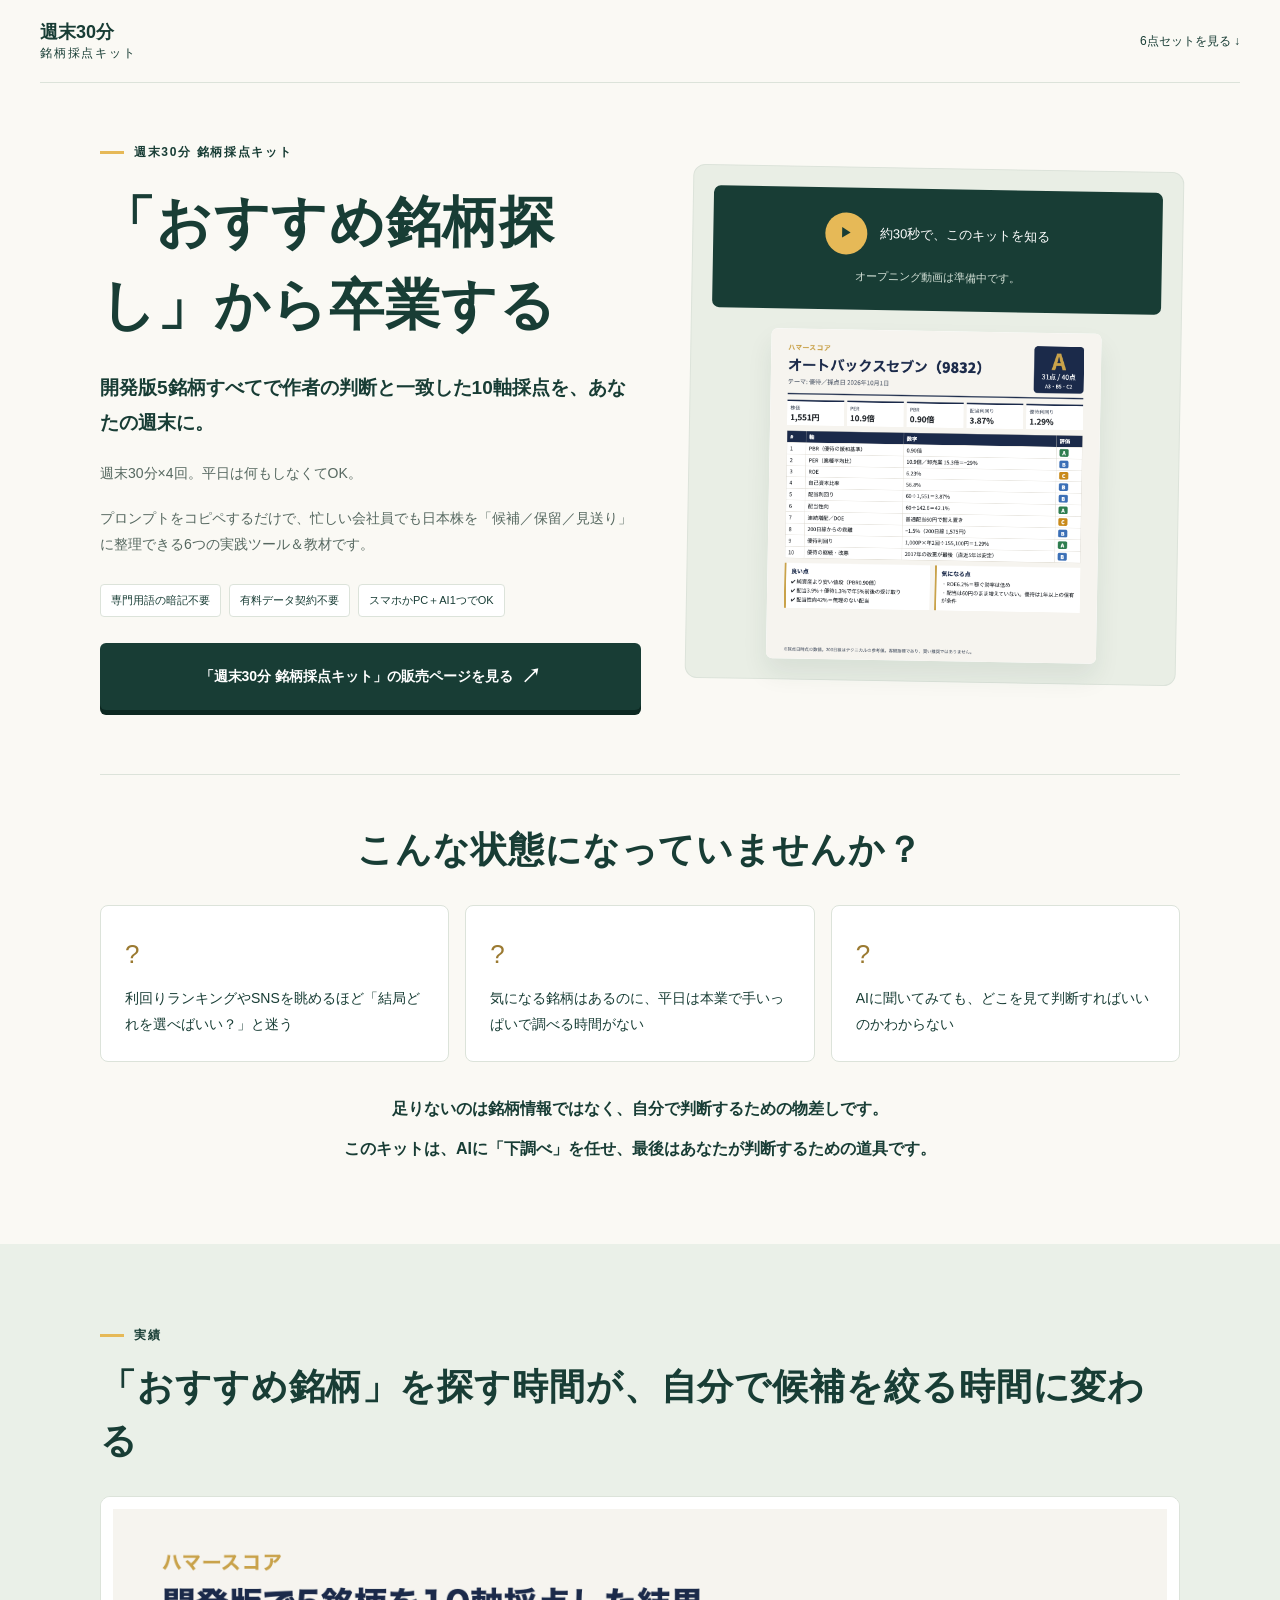
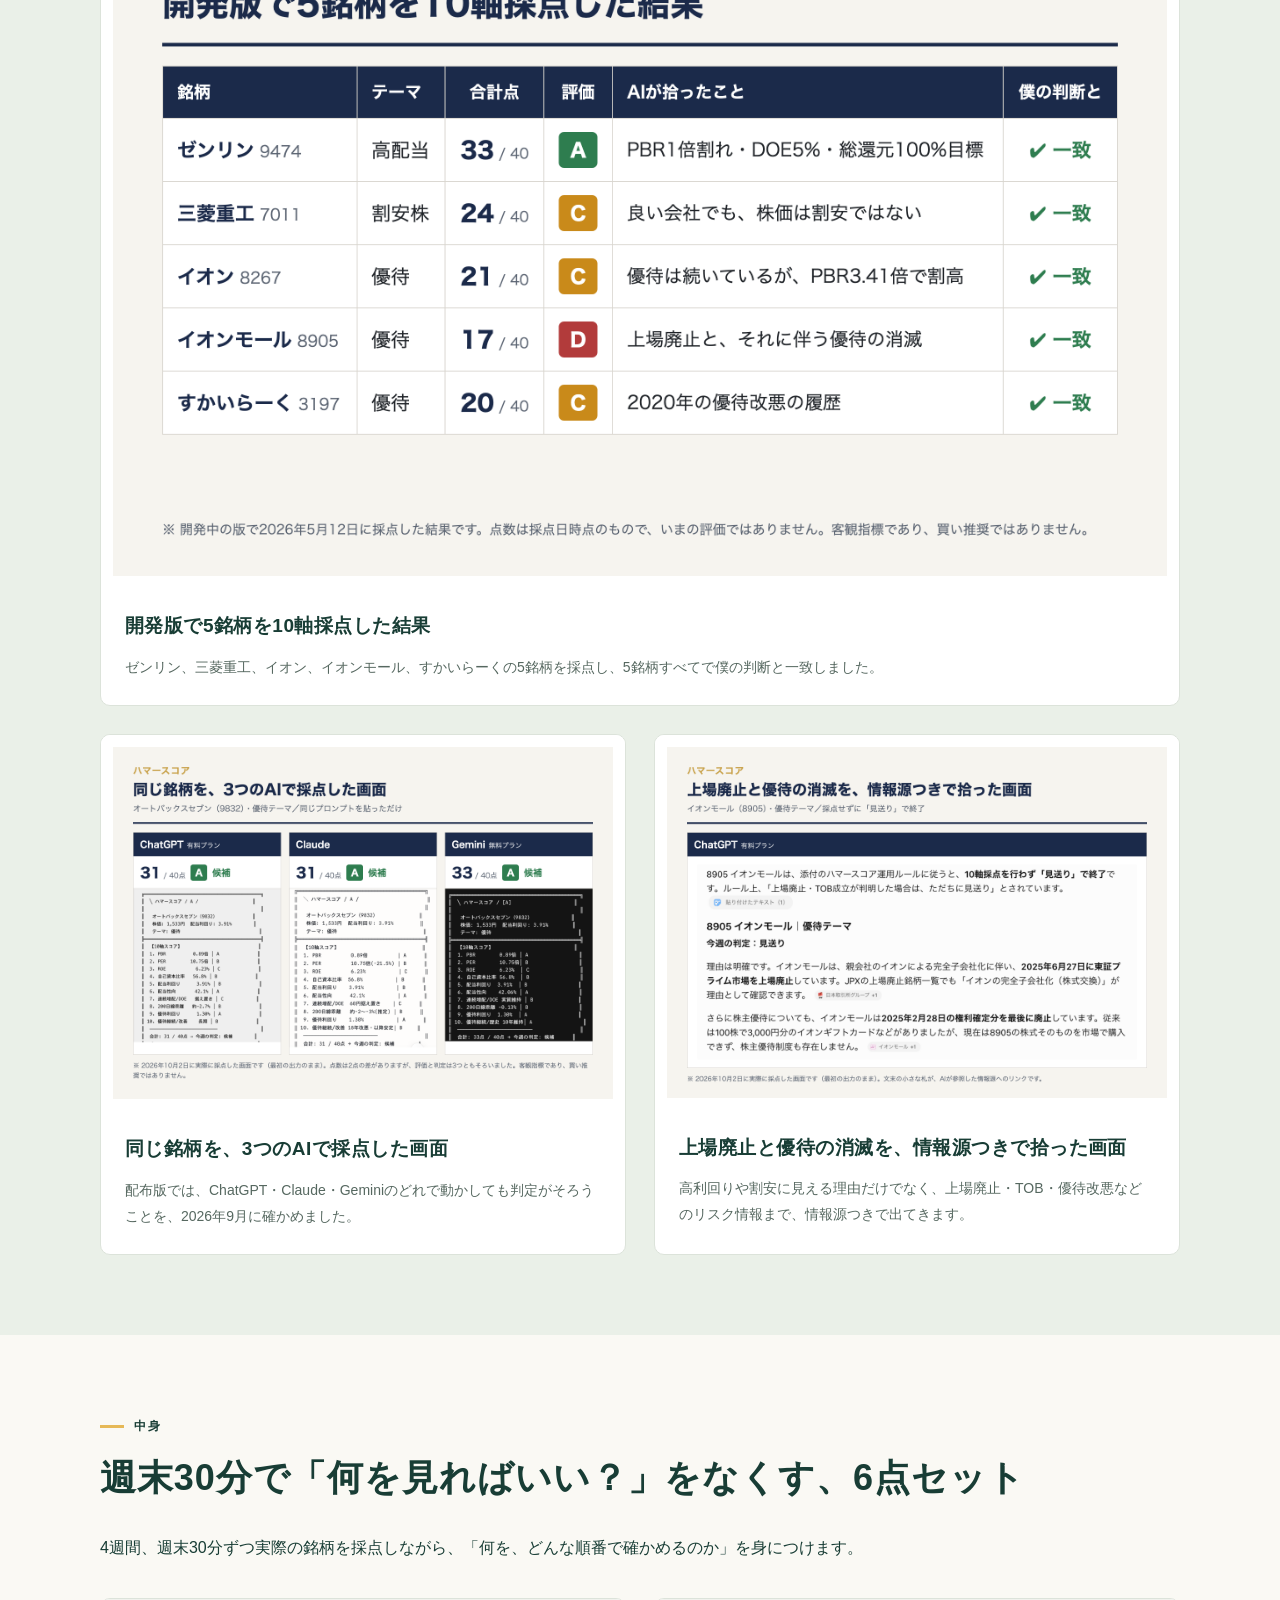
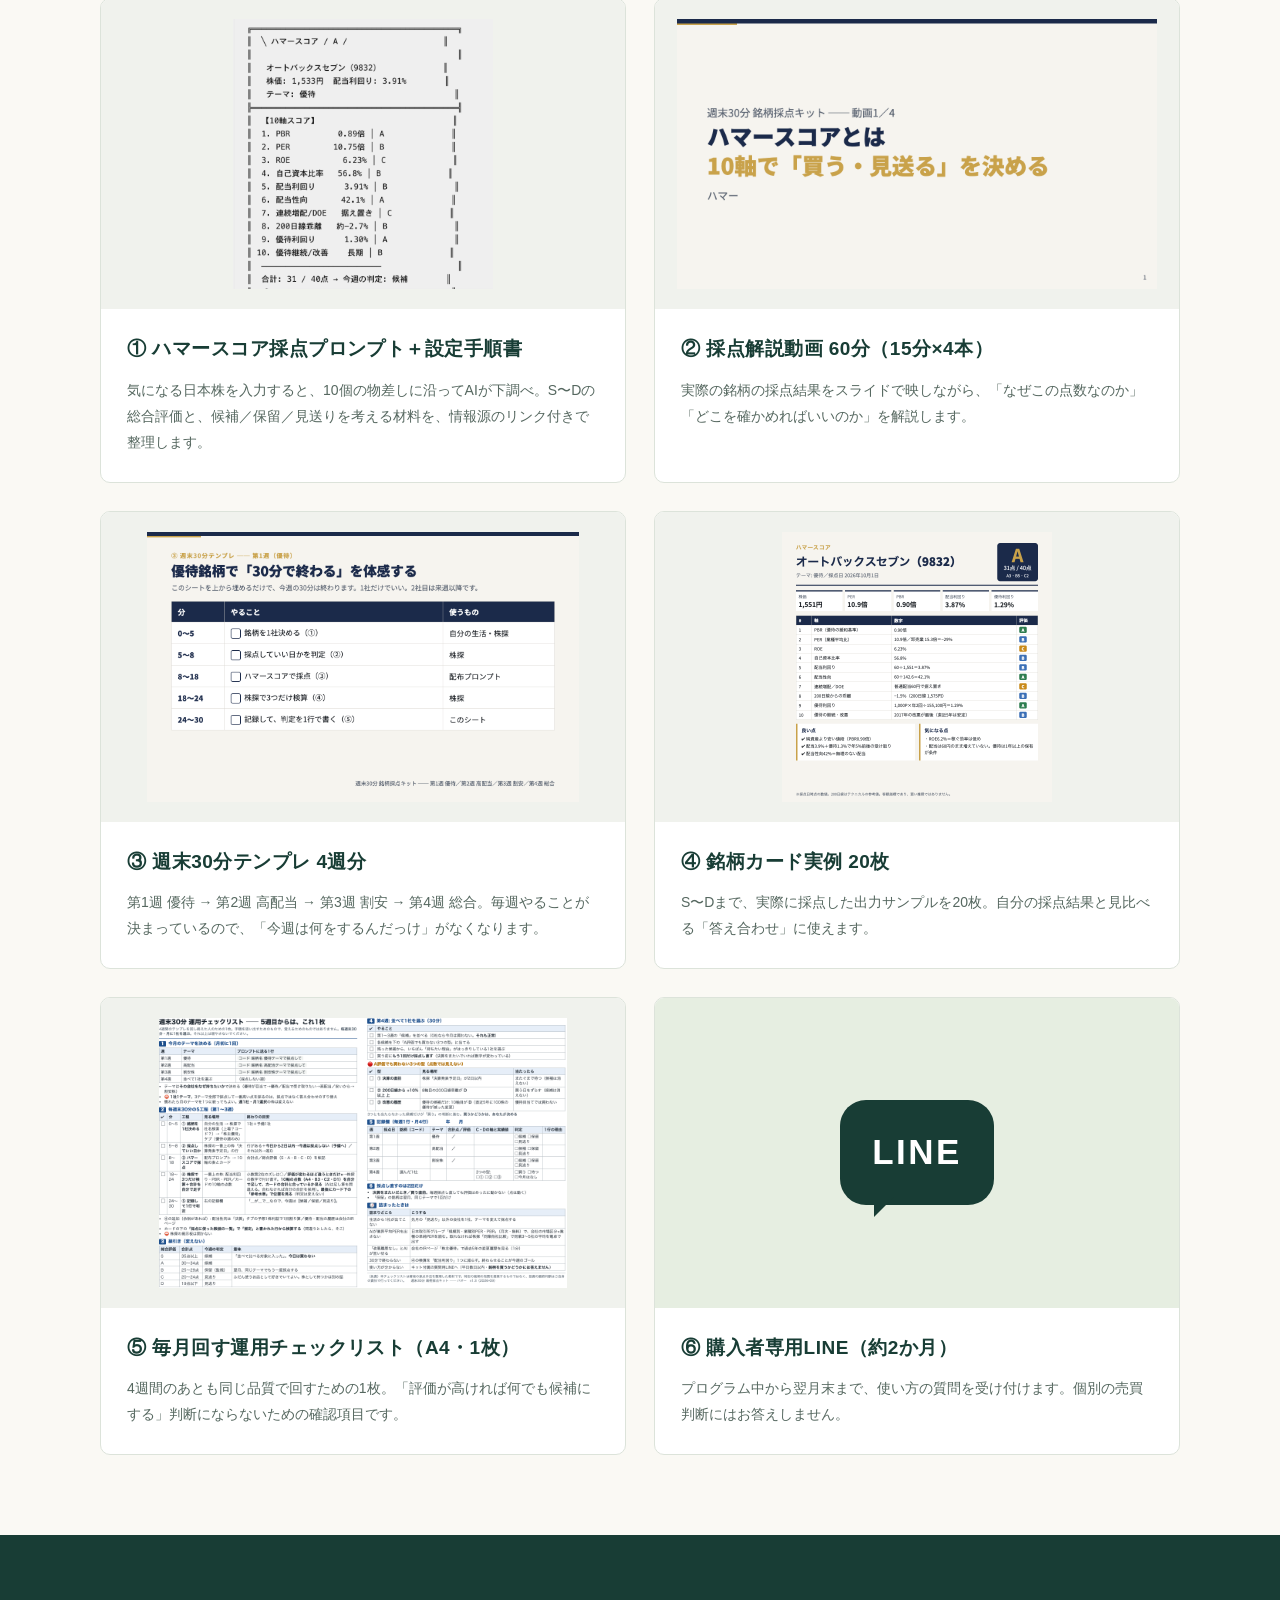
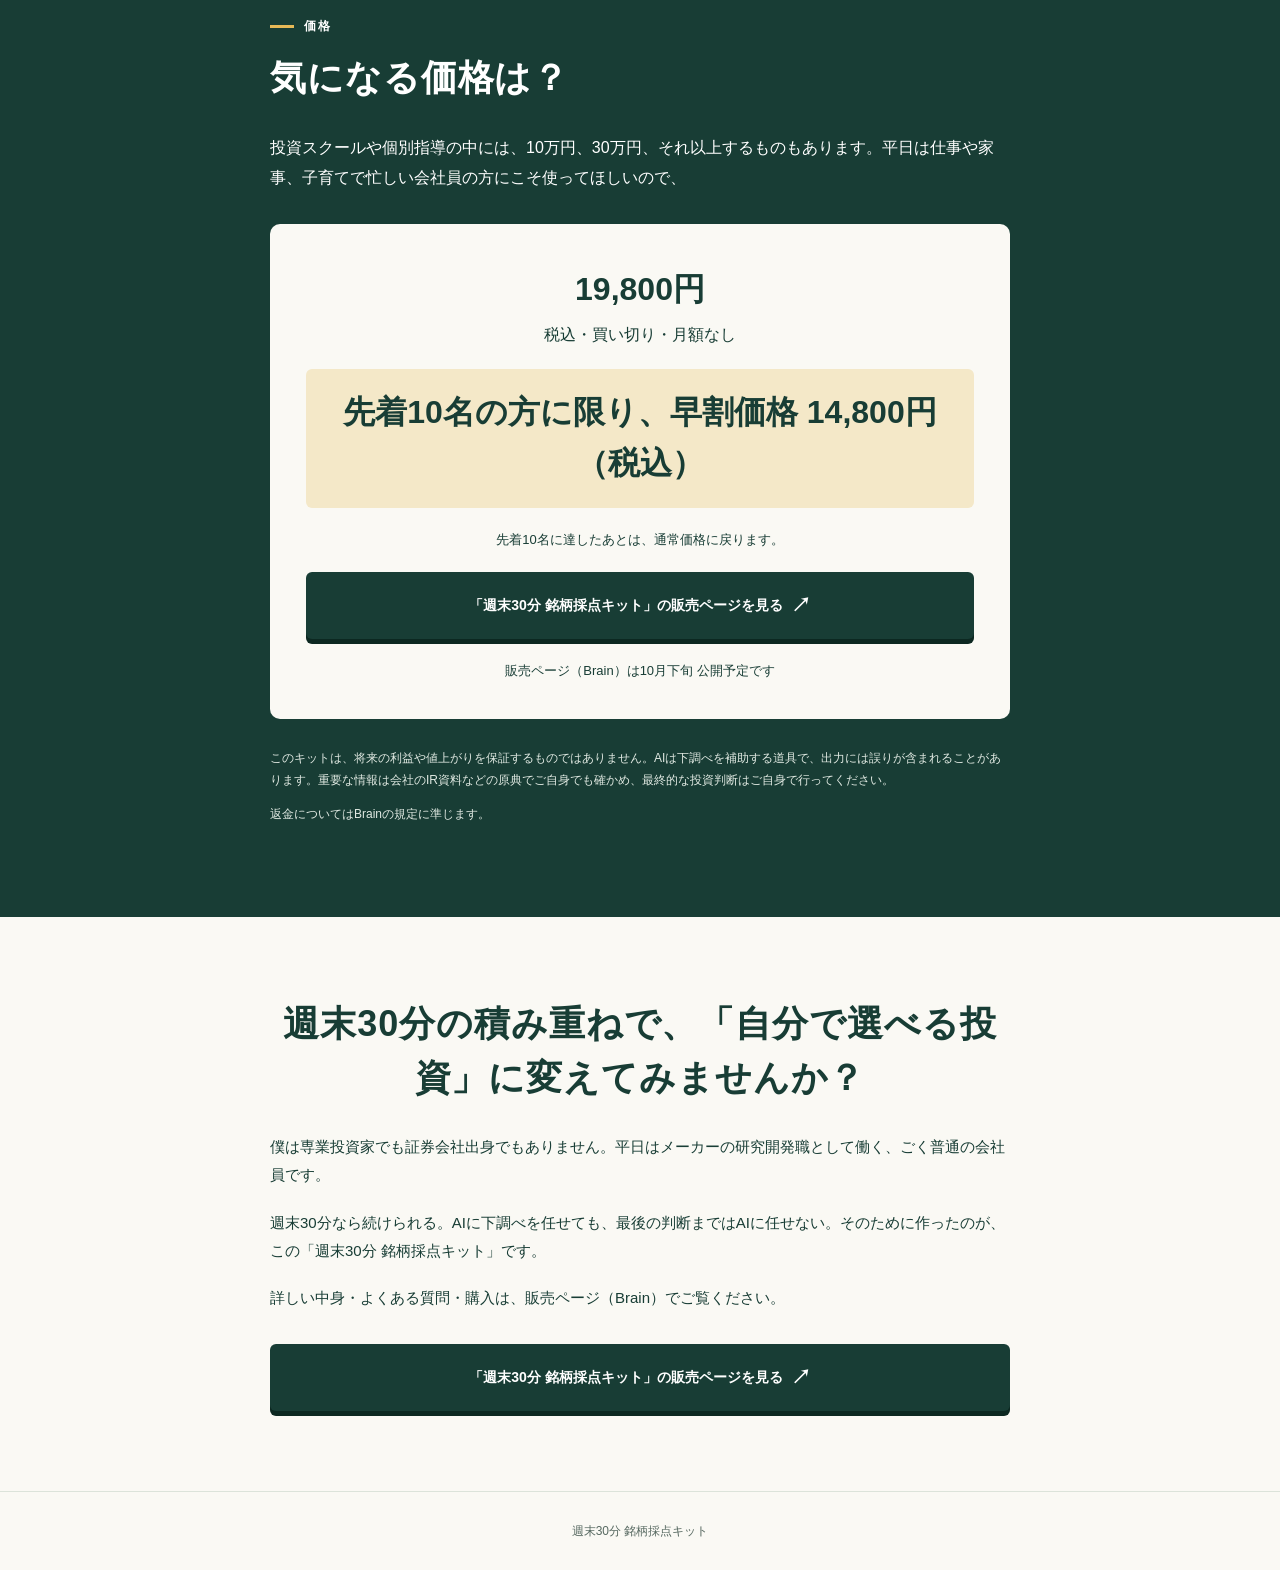
==== commit c5f12c4f: "Codex 版を本線（ルート）に昇格／秘書版は claude/ へ（参照用）" ====
--- a/index.html
+++ b/index.html
@@ -1,160 +1,6 @@
 <!doctype html>
-<html lang="ja">
-<head>
-<meta charset="utf-8">
-<meta name="viewport" content="width=device-width, initial-scale=1">
-<title>週末30分 銘柄採点キット｜「おすすめ銘柄探し」から卒業する</title>
-<meta name="description" content="開発版5銘柄すべてで作者の判断と一致した10軸採点を、あなたの週末に。 週末30分×4回、平日は何もしなくてOK。">
-<meta name="robots" content="noindex">
-<meta property="og:title" content="週末30分 銘柄採点キット">
-<meta property="og:description" content="「おすすめ銘柄探し」から卒業する。週末30分×4回、平日は何もしなくてOK。">
-<meta property="og:type" content="website">
-<link rel="preconnect" href="https://fonts.googleapis.com">
-<link rel="preconnect" href="https://fonts.gstatic.com" crossorigin>
-<link href="https://fonts.googleapis.com/css2?family=Noto+Sans+JP:wght@400;500;700;900&display=swap" rel="stylesheet">
-<link rel="stylesheet" href="assets/styles.css">
-</head>
-<body>
-<dialog id="opening" class="opening" aria-labelledby="opening-title">
-  <div class="opening__frame">
-    <p id="opening-title" class="opening__title">約30秒で、このキットを知る</p>
-    <video class="opening__video" data-opening-video data-src="assets/video/opening.mp4" controls muted playsinline preload="none" aria-label="キットのオープニング動画（約30秒）"></video>
-    <div class="opening__controls">
-      <button type="button" class="opening__play" data-opening-play hidden>▶ オープニングを再生</button>
-      <button type="button" class="opening__sound" data-opening-sound>音声をオン</button>
-      <button type="button" class="opening__close" data-opening-close>スキップしてLPへ →</button>
-    </div>
-    <p id="opening-status" class="opening__status" aria-live="polite"></p>
-  </div>
-</dialog>
-
-<header class="hero" id="hero">
-  <div class="wrap hero__inner">
-    <p class="hero__brand">週末30分 銘柄採点キット</p>
-    <h1 class="hero__title">「おすすめ銘柄探し」から卒業する</h1>
-    <p class="hero__lead">開発版5銘柄すべてで作者の判断と一致した10軸採点を、あなたの週末に。</p>
-    <div class="hero__video" data-hero-video hidden>
-      <button type="button" class="hero__play" data-opening-launch aria-label="オープニング動画を再生">
-        <span class="hero__play-icon" aria-hidden="true">▶</span>
-        <span>約30秒で、このキットを知る</span>
-      </button>
-    </div>
-    <p>週末30分×4回。平日は何もしなくてOK。</p><p>プロンプトをコピペするだけで、忙しい会社員でも日本株を「候補／保留／見送り」に整理できる6つの実践ツール＆教材です。</p>
-    <ul class="badges"><li>専門用語の暗記不要</li><li>有料データ契約不要</li><li>スマホかPC＋AI1つでOK</li></ul>
-    <div class="cta" data-cta>
-  <a class="cta__btn" data-cta-link href="#">「週末30分 銘柄採点キット」を手に入れる</a>
-  <p class="cta__note" data-cta-note></p>
-</div>
-  </div>
-</header>
-<section class="sec sec--pain" id="pain">
-  <div class="wrap wrap--narrow">
-    <h2>こんな状態になっていませんか？</h2>
-    <ul class="pain"><li><span class="pain__mark" aria-hidden="true">!</span><span>利回りランキングやSNSを眺めるほど「結局どれを選べばいい？」と迷う</span></li><li><span class="pain__mark" aria-hidden="true">!</span><span>気になる銘柄はあるのに、平日は本業で手いっぱいで調べる時間がない</span></li><li><span class="pain__mark" aria-hidden="true">!</span><span>AIに聞いてみても、どこを見て判断すればいいのかわからない</span></li></ul>
-    <div class="pain__close"><p>足りないのは銘柄情報ではなく、自分で判断するための物差しです。</p><p>このキットは、AIに「下調べ」を任せ、最後はあなたが判断するための道具です。</p></div>
-  </div>
-</section>
-<section class="sec sec--proof" id="proof">
-  <div class="wrap">
-    <p class="kicker">実績</p>
-    <h2>「おすすめ銘柄」を探す時間が、自分で候補を絞る時間に変わる</h2>
-    <div class="proof-grid"><figure class="proof">
-      <img src="assets/images/lp_image1_5stocks_20261002.png" alt="開発版で5銘柄を10軸採点した結果" loading="lazy">
-      <figcaption><strong>開発版で5銘柄を10軸採点した結果</strong><span>ゼンリン、三菱重工、イオン、イオンモール、すかいらーくの5銘柄を採点し、5銘柄すべてで僕の判断と一致しました。</span></figcaption>
-    </figure><figure class="proof">
-      <img src="assets/images/lp_image2_3ai_20261002.png" alt="同じ銘柄を、3つのAIで採点した画面" loading="lazy">
-      <figcaption><strong>同じ銘柄を、3つのAIで採点した画面</strong><span>配布版では、ChatGPT・Claude・Geminiのどれで動かしても判定がそろうことを、2026年9月に確かめました。</span></figcaption>
-    </figure><figure class="proof">
-      <img src="assets/images/lp_image3_risk_20261002.png" alt="上場廃止と優待の消滅を、情報源つきで拾った画面" loading="lazy">
-      <figcaption><strong>上場廃止と優待の消滅を、情報源つきで拾った画面</strong><span>高利回りや割安に見える理由だけでなく、上場廃止・TOB・優待改悪などのリスク情報まで、情報源つきで出てきます。</span></figcaption>
-    </figure></div>
-  </div>
-</section>
-<section class="sec sec--contents" id="contents">
-  <div class="wrap">
-    <p class="kicker">商品内容</p>
-    <h2>週末30分で「何を見ればいい？」をなくす、6点セット</h2>
-    <p class="intro">4週間、週末30分ずつ実際の銘柄を採点しながら、「何を、どんな順番で確かめるのか」を身につけます。</p>
-    <ul class="items"><li class="item">
-      <div class="item__visual"><img src="assets/images/item1_prompt.png" alt="ハマースコア採点プロンプト＋設定手順書" loading="lazy"></div>
-      <div class="item__body">
-        <h3><span class="item__num">①</span>ハマースコア採点プロンプト＋設定手順書</h3>
-        <p>気になる日本株を入力すると、10個の物差しに沿ってAIが下調べ。S〜Dの総合評価と、候補／保留／見送りを考える材料を、情報源のリンク付きで整理します。</p>
-      </div>
-    </li><li class="item">
-      <div class="item__visual"><img src="assets/images/item2_video.png" alt="採点解説動画 60分（15分×4本）" loading="lazy"></div>
-      <div class="item__body">
-        <h3><span class="item__num">②</span>採点解説動画 60分（15分×4本）</h3>
-        <p>実際の銘柄の採点結果をスライドで映しながら、「なぜこの点数なのか」「どこを確かめればいいのか」を解説します。</p>
-      </div>
-    </li><li class="item">
-      <div class="item__visual"><img src="assets/images/item3_template.png" alt="週末30分テンプレ 4週分" loading="lazy"></div>
-      <div class="item__body">
-        <h3><span class="item__num">③</span>週末30分テンプレ 4週分</h3>
-        <p>第1週 優待 → 第2週 高配当 → 第3週 割安 → 第4週 総合。毎週やることが決まっているので、「今週は何をするんだっけ」がなくなります。</p>
-      </div>
-    </li><li class="item">
-      <div class="item__visual"><img src="assets/images/item4_card.png" alt="銘柄カード実例 20枚" loading="lazy"></div>
-      <div class="item__body">
-        <h3><span class="item__num">④</span>銘柄カード実例 20枚</h3>
-        <p>S〜Dまで、実際に採点した出力サンプルを20枚。自分の採点結果と見比べる「答え合わせ」に使えます。</p>
-      </div>
-    </li><li class="item">
-      <div class="item__visual"><img src="assets/images/item5_checklist.png" alt="毎月回す運用チェックリスト（A4・1枚）" loading="lazy"></div>
-      <div class="item__body">
-        <h3><span class="item__num">⑤</span>毎月回す運用チェックリスト（A4・1枚）</h3>
-        <p>4週間のあとも同じ品質で回すための1枚。「評価が高ければ何でも候補にする」判断にならないための確認項目です。</p>
-      </div>
-    </li><li class="item">
-      <div class="item__visual"><div class="item__icon"><svg viewBox="0 0 48 48" aria-hidden="true"><path fill="currentColor" d="M24 6C12.4 6 3 13.7 3 23.2c0 8.5 7.5 15.6 17.7 17 .7.1 1.6.5 1.8 1.1.2.5.1 1.4.1 1.9l-.3 1.8c-.1.5-.4 2.1 1.8 1.1 2.3-.9 12.3-7.2 16.8-12.4C44 30.1 45 26.8 45 23.2 45 13.7 35.6 6 24 6Zm-7.6 22.6h-4.2a1.1 1.1 0 0 1-1.1-1.1v-8.4a1.1 1.1 0 0 1 2.2 0v7.3h3.1a1.1 1.1 0 0 1 0 2.2Zm4.3-1.1a1.1 1.1 0 0 1-2.2 0v-8.4a1.1 1.1 0 0 1 2.2 0Zm10.1 0a1.1 1.1 0 0 1-.8 1.1 1.1 1.1 0 0 1-1.2-.4l-4.3-5.9v5.2a1.1 1.1 0 0 1-2.2 0v-8.4a1.1 1.1 0 0 1 .8-1.1 1.1 1.1 0 0 1 1.2.4l4.3 5.9v-5.2a1.1 1.1 0 0 1 2.2 0Zm6.8-5.3a1.1 1.1 0 0 1 0 2.2h-3.1v2h3.1a1.1 1.1 0 0 1 0 2.2h-4.2a1.1 1.1 0 0 1-1.1-1.1v-8.4a1.1 1.1 0 0 1 1.1-1.1h4.2a1.1 1.1 0 0 1 0 2.2h-3.1v2Z"/></svg></div></div>
-      <div class="item__body">
-        <h3><span class="item__num">⑥</span>購入者専用LINE（約2か月）</h3>
-        <p>プログラム中から翌月末まで、使い方の質問を受け付けます。個別の売買判断にはお答えしません。</p>
-      </div>
-    </li></ul>
-  </div>
-</section>
-<section class="sec sec--price" id="price">
-  <div class="wrap wrap--narrow">
-    <p class="kicker">価格</p>
-    <h2>気になる価格は？</h2>
-    <p class="intro">投資スクールや個別指導の中には、10万円、30万円、それ以上するものもあります。平日は仕事や家事、子育てで忙しい会社員の方にこそ使ってほしいので、</p>
-    <div class="price-card">
-      <p class="price-card__main">19,800円</p>
-      <p class="price-card__sub">税込・買い切り・月額なし</p>
-      <p class="price-card__early">先着10名の方に限り、早割価格 14,800円（税込）</p>
-      <p class="price-card__early-sub">先着10名に達したあとは、通常価格に戻ります。</p>
-      <div class="cta" data-cta>
-  <a class="cta__btn" data-cta-link href="#">早割で「週末30分 銘柄採点キット」を手に入れる</a>
-  <p class="cta__note" data-cta-note></p>
-</div>
-    </div>
-    <p class="note">このキットは、将来の利益や値上がりを保証するものではありません。AIは下調べを補助する道具で、出力には誤りが含まれることがあります。重要な情報は会社のIR資料などの原典でご自身でも確かめ、最終的な投資判断はご自身で行ってください。</p><p class="note">返金についてはBrainの規定に準じます。</p>
-  </div>
-</section>
-<section class="sec sec--closing" id="closing">
-  <div class="wrap wrap--narrow">
-    <h2>週末30分の積み重ねで、「自分で選べる投資」に変えてみませんか？</h2>
-    <p>僕は専業投資家でも証券会社出身でもありません。平日はメーカーの研究開発職として働く、ごく普通の会社員です。</p><p>週末30分なら続けられる。AIに下調べを任せても、最後の判断まではAIに任せない。そのために作ったのが、この「週末30分 銘柄採点キット」です。</p><p>詳しい中身・よくある質問・購入は、販売ページ（Brain）でご覧ください。</p>
-    <p class="sign">ハマー</p>
-    <div class="cta" data-cta>
-  <a class="cta__btn" data-cta-link href="#">「週末30分 銘柄採点キット」の販売ページを見る</a>
-  <p class="cta__note" data-cta-note></p>
-</div>
-  </div>
-</section>
-
-<footer class="foot">
-  <div class="wrap wrap--narrow">
-    <p>© ハマー｜週末30分 銘柄採点キット</p>
-    <p class="foot__note">本ページは投資助言ではありません。AIの出力には誤りが含まれることがあります。最終的な投資判断はご自身で行ってください。</p>
-  </div>
-</footer>
-
-<a class="sticky-cta" data-cta-link data-sticky href="#" hidden>「週末30分 銘柄採点キット」を手に入れる</a>
-
-<script src="assets/settings.js" defer></script>
-<script src="assets/opening.js" defer></script>
-<script src="assets/interactions.js" defer></script>
-</body>
-</html>
+<html lang="ja"><head><meta charset="utf-8"><meta name="viewport" content="width=device-width,initial-scale=1"><meta name="description" content="週末30分×4回。AIに下調べを任せ、あなたが判断するための6つの実践ツール＆教材。"><meta name="theme-color" content="#173e35"><title>週末30分 銘柄採点キット</title><link rel="stylesheet" href="assets/style.css"><script src="assets/settings.js" defer></script><script src="assets/main.js" defer></script></head><body>
+<a class="skip-link" href="#main">本文へ</a>
+<header class="header"><a class="brand" href="#main">週末30分<span>銘柄採点キット</span></a><a class="header-link" href="#contents">6点セットを見る <span aria-hidden="true">↓</span></a></header>
+<main id="main">
+<section class="hero wrap"><div class="hero-copy"><p class="eyebrow">週末30分 銘柄採点キット</p><h1>「おすすめ銘柄探し」から卒業する</h1><p class="lead">開発版5銘柄すべてで作者の判断と一致した10軸採点を、あなたの週末に。</p><div class="hero-body"><p>週末30分×4回。平日は何もしなくてOK。</p><p>プロンプトをコピペするだけで、忙しい会社員でも日本株を「候補／保留／見送り」に整理できる6つの実践ツール＆教材です。</p></div><ul class="badges"><li>専門用語の暗記不要</li><li>有料データ契約不要</li><li>スマホかPC＋AI1つでOK</li></ul><a class="button purchase" href="#sales-status">「週末30分 銘柄採点キット」の販売ページを見る<span aria-hidden="true"> ↗</span></a></div><div class="hero-visual"><div class="video-card"><button id="watch-video" class="video-trigger" type="button"><span class="play-icon" aria-hidden="true">▶</span><span>約30秒で、このキットを知る</span></button><p id="video-status" class="video-status" role="status">オープニング動画は準備中です。</p></div><a class="screenshot" href="assets/images/item4_card.png" target="_blank" rel="noopener" aria-label="銘柄カード実例 20枚（画像を拡大）"><img src="assets/images/item4_card.png" alt="銘柄カード実例 20枚" loading="lazy" decoding="async"></a></div></section><section class="concerns wrap"><h2>こんな状態になっていませんか？</h2><ul class="concern-list"><li><span aria-hidden="true">?</span>利回りランキングやSNSを眺めるほど「結局どれを選べばいい？」と迷う</li><li><span aria-hidden="true">?</span>気になる銘柄はあるのに、平日は本業で手いっぱいで調べる時間がない</li><li><span aria-hidden="true">?</span>AIに聞いてみても、どこを見て判断すればいいのかわからない</li></ul><div class="statement"><p>足りないのは銘柄情報ではなく、自分で判断するための物差しです。</p><p>このキットは、AIに「下調べ」を任せ、最後はあなたが判断するための道具です。</p></div></section><section class="evidence section"><div class="wrap"><p class="eyebrow">実績</p><h2>「おすすめ銘柄」を探す時間が、自分で候補を絞る時間に変わる</h2><div class="evidence-grid"><figure class="evidence-card evidence-0"><a class="screenshot" href="assets/images/lp_image1_5stocks_20261002.png" target="_blank" rel="noopener" aria-label="開発版で5銘柄を10軸採点した結果（画像を拡大）"><img src="assets/images/lp_image1_5stocks_20261002.png" alt="開発版で5銘柄を10軸採点した結果" loading="lazy" decoding="async"></a><figcaption><h3>開発版で5銘柄を10軸採点した結果</h3><p>ゼンリン、三菱重工、イオン、イオンモール、すかいらーくの5銘柄を採点し、5銘柄すべてで僕の判断と一致しました。</p></figcaption></figure><figure class="evidence-card evidence-1"><a class="screenshot" href="assets/images/lp_image2_3ai_20261002.png" target="_blank" rel="noopener" aria-label="同じ銘柄を、3つのAIで採点した画面（画像を拡大）"><img src="assets/images/lp_image2_3ai_20261002.png" alt="同じ銘柄を、3つのAIで採点した画面" loading="lazy" decoding="async"></a><figcaption><h3>同じ銘柄を、3つのAIで採点した画面</h3><p>配布版では、ChatGPT・Claude・Geminiのどれで動かしても判定がそろうことを、2026年9月に確かめました。</p></figcaption></figure><figure class="evidence-card evidence-2"><a class="screenshot" href="assets/images/lp_image3_risk_20261002.png" target="_blank" rel="noopener" aria-label="上場廃止と優待の消滅を、情報源つきで拾った画面（画像を拡大）"><img src="assets/images/lp_image3_risk_20261002.png" alt="上場廃止と優待の消滅を、情報源つきで拾った画面" loading="lazy" decoding="async"></a><figcaption><h3>上場廃止と優待の消滅を、情報源つきで拾った画面</h3><p>高利回りや割安に見える理由だけでなく、上場廃止・TOB・優待改悪などのリスク情報まで、情報源つきで出てきます。</p></figcaption></figure></div></div></section><section id="contents" class="section wrap"><p class="eyebrow">中身</p><h2>週末30分で「何を見ればいい？」をなくす、6点セット</h2><p>4週間、週末30分ずつ実際の銘柄を採点しながら、「何を、どんな順番で確かめるのか」を身につけます。</p><div class="products"><article class="product"><a class="screenshot" href="assets/images/item1_prompt.png" target="_blank" rel="noopener" aria-label="① ハマースコア採点プロンプト＋設定手順書（画像を拡大）"><img src="assets/images/item1_prompt.png" alt="① ハマースコア採点プロンプト＋設定手順書" loading="lazy" decoding="async"></a><div class="product-copy"><h3>① ハマースコア採点プロンプト＋設定手順書</h3><p>気になる日本株を入力すると、10個の物差しに沿ってAIが下調べ。S〜Dの総合評価と、候補／保留／見送りを考える材料を、情報源のリンク付きで整理します。</p></div></article><article class="product"><a class="screenshot" href="assets/images/item2_video.png" target="_blank" rel="noopener" aria-label="② 採点解説動画 60分（15分×4本）（画像を拡大）"><img src="assets/images/item2_video.png" alt="② 採点解説動画 60分（15分×4本）" loading="lazy" decoding="async"></a><div class="product-copy"><h3>② 採点解説動画 60分（15分×4本）</h3><p>実際の銘柄の採点結果をスライドで映しながら、「なぜこの点数なのか」「どこを確かめればいいのか」を解説します。</p></div></article><article class="product"><a class="screenshot" href="assets/images/item3_template.png" target="_blank" rel="noopener" aria-label="③ 週末30分テンプレ 4週分（画像を拡大）"><img src="assets/images/item3_template.png" alt="③ 週末30分テンプレ 4週分" loading="lazy" decoding="async"></a><div class="product-copy"><h3>③ 週末30分テンプレ 4週分</h3><p>第1週 優待 → 第2週 高配当 → 第3週 割安 → 第4週 総合。毎週やることが決まっているので、「今週は何をするんだっけ」がなくなります。</p></div></article><article class="product"><a class="screenshot" href="assets/images/item4_card.png" target="_blank" rel="noopener" aria-label="④ 銘柄カード実例 20枚（画像を拡大）"><img src="assets/images/item4_card.png" alt="④ 銘柄カード実例 20枚" loading="lazy" decoding="async"></a><div class="product-copy"><h3>④ 銘柄カード実例 20枚</h3><p>S〜Dまで、実際に採点した出力サンプルを20枚。自分の採点結果と見比べる「答え合わせ」に使えます。</p></div></article><article class="product"><a class="screenshot" href="assets/images/item5_checklist.png" target="_blank" rel="noopener" aria-label="⑤ 毎月回す運用チェックリスト（A4・1枚）（画像を拡大）"><img src="assets/images/item5_checklist.png" alt="⑤ 毎月回す運用チェックリスト（A4・1枚）" loading="lazy" decoding="async"></a><div class="product-copy"><h3>⑤ 毎月回す運用チェックリスト（A4・1枚）</h3><p>4週間のあとも同じ品質で回すための1枚。「評価が高ければ何でも候補にする」判断にならないための確認項目です。</p></div></article><article class="product"><div class="support-visual" aria-hidden="true"><span class="chat-bubble">LINE</span></div><div class="product-copy"><h3>⑥ 購入者専用LINE（約2か月）</h3><p>プログラム中から翌月末まで、使い方の質問を受け付けます。個別の売買判断にはお答えしません。</p></div></article></div></section><section class="pricing section"><div class="wrap price-wrap"><p class="eyebrow">価格</p><h2>気になる価格は？</h2><p>投資スクールや個別指導の中には、10万円、30万円、それ以上するものもあります。平日は仕事や家事、子育てで忙しい会社員の方にこそ使ってほしいので、</p><div class="price-card"><p class="regular-price">19,800円</p><p>税込・買い切り・月額なし</p><p class="early-price">先着10名の方に限り、早割価格 14,800円（税込）</p><p class="price-note">先着10名に達したあとは、通常価格に戻ります。</p><a class="button purchase" href="#sales-status">「週末30分 銘柄採点キット」の販売ページを見る<span aria-hidden="true"> ↗</span></a><p id="sales-status" class="sales-status" role="status">販売ページ（Brain）は10月下旬 公開予定です</p></div><div class="risk"><p>このキットは、将来の利益や値上がりを保証するものではありません。AIは下調べを補助する道具で、出力には誤りが含まれることがあります。重要な情報は会社のIR資料などの原典でご自身でも確かめ、最終的な投資判断はご自身で行ってください。</p><p>返金についてはBrainの規定に準じます。</p></div></div></section><section class="closing section wrap"><h2>週末30分の積み重ねで、「自分で選べる投資」に変えてみませんか？</h2><p>僕は専業投資家でも証券会社出身でもありません。平日はメーカーの研究開発職として働く、ごく普通の会社員です。</p><p>週末30分なら続けられる。AIに下調べを任せても、最後の判断まではAIに任せない。そのために作ったのが、この「週末30分 銘柄採点キット」です。</p><p>詳しい中身・よくある質問・購入は、販売ページ（Brain）でご覧ください。</p><a class="button purchase" href="#sales-status">「週末30分 銘柄採点キット」の販売ページを見る<span aria-hidden="true"> ↗</span></a></section></main><footer class="footer">週末30分 銘柄採点キット</footer><dialog id="opening-dialog" aria-label="約30秒のオープニング動画"><div class="opening-top"><span>週末30分 銘柄採点キット</span><button id="skip-video" type="button">スキップして本文へ →</button></div><video id="opening-video" muted playsinline controls preload="none"></video><p id="opening-message" role="status"></p></dialog></body></html>
--- a/assets/style.css
+++ b/assets/style.css
@@ -0,0 +1,3 @@
+:root{--ink:#183d35;--muted:#566860;--paper:#faf9f4;--accent:#e6b957;--line:#dce3da}*{box-sizing:border-box}html{scroll-behavior:smooth;scroll-padding-top:24px}body{margin:0;background:var(--paper);color:var(--ink);font-family:-apple-system,BlinkMacSystemFont,"Hiragino Kaku Gothic ProN","Yu Gothic",Meiryo,sans-serif;line-height:1.85}a{color:inherit}button{font:inherit;cursor:pointer}img{display:block;width:100%;height:auto}p{margin:0 0 20px}h1,h2,h3{line-height:1.5;letter-spacing:.025em}h1{font-size:clamp(32px,4.3vw,56px);margin:18px 0 24px;font-weight:800}h2{font-size:clamp(25px,3vw,36px);margin:0 0 28px}h3{font-size:19px;margin:0 0 14px}.wrap{width:min(1080px,calc(100% - 32px));margin-inline:auto}.section{padding-block:80px}.header{width:min(1200px,calc(100% - 32px));margin:auto;display:flex;align-items:center;justify-content:space-between;gap:16px;padding:20px 0;border-bottom:1px solid var(--line)}.brand{text-decoration:none;font-weight:800;font-size:18px;line-height:1.4}.brand span{display:block;font-size:12px;font-weight:500;letter-spacing:.15em}.header-link{font-size:12px;text-decoration:none}.hero{padding-block:58px 64px;display:grid;grid-template-columns:1.1fr 1fr;gap:48px;align-items:center}.eyebrow{font-size:12px;font-weight:700;letter-spacing:.14em;margin-bottom:14px}.eyebrow:before{content:"";display:inline-block;background:var(--accent);width:24px;height:3px;margin-right:10px;vertical-align:middle}.lead{font-size:19px;font-weight:700}.hero-body{font-size:14px;color:var(--muted)}.badges{display:flex;flex-wrap:wrap;list-style:none;padding:0;gap:8px;margin:26px 0}.badges li{font-size:11px;border:1px solid var(--line);border-radius:4px;padding:5px 10px;background:white}.button{display:flex;justify-content:center;align-items:center;gap:8px;padding:17px 20px;background:var(--ink);color:white;border-radius:6px;text-decoration:none;font-size:14px;font-weight:700;box-shadow:0 5px 0 #0c2821;line-height:1.65;transition:transform .2s,background .2s}.button:hover{background:#265b4e;transform:translateY(-2px)}.button span{font-size:20px}.hero-visual{background:#e9eee5;border:1px solid var(--line);padding:20px;border-radius:12px;transform:rotate(1deg)}.hero-visual .screenshot{max-width:330px;margin:20px auto 0;box-shadow:0 14px 26px #183d3515}.video-card{background:var(--ink);color:white;padding:24px 16px;border-radius:7px;text-align:center}.video-trigger{background:transparent;border:0;color:inherit;display:flex;gap:12px;align-items:center;justify-content:center;width:100%;font-size:13px}.play-icon{background:var(--accent);color:var(--ink);border-radius:50%;width:42px;height:42px;display:grid;place-items:center;flex-shrink:0}.video-status{font-size:11px;margin:10px 0 0;color:#d5e2d8}.concerns{padding-block:48px 70px;border-top:1px solid var(--line)}.concerns h2{text-align:center}.concern-list{list-style:none;padding:0;display:grid;grid-template-columns:repeat(3,1fr);gap:16px}.concern-list li{background:white;border:1px solid var(--line);border-radius:8px;padding:24px;font-size:14px}.concern-list span{display:block;font-size:26px;color:#9b7a31;margin-bottom:8px}.statement{text-align:center;margin-top:32px;font-weight:700}.statement p{margin:10px 0}.evidence{background:#eaf0e8}.evidence-grid{display:grid;grid-template-columns:1fr 1fr;gap:28px}.evidence-card{margin:0;background:white;border:1px solid var(--line);border-radius:10px;overflow:hidden}.evidence-0{grid-column:1/-1}.screenshot{display:block;background:white;overflow:hidden;border-radius:6px}.screenshot img{transition:opacity .2s}.screenshot:hover img{opacity:.9}.evidence-card .screenshot{padding:12px}.evidence-card figcaption{padding:24px}.evidence-card p,.product p{font-size:14px;color:var(--muted);margin:0}.products{display:grid;grid-template-columns:repeat(2,minmax(0,1fr));gap:28px;margin-top:36px}.product{background:white;border:1px solid var(--line);border-radius:10px;overflow:hidden;display:flex;flex-direction:column}.product .screenshot{background:#f0f2ed;padding:20px;border-radius:0;display:flex;align-items:center;height:310px}.product img{max-height:270px;object-fit:contain}.product-copy{padding:26px}.support-visual{height:310px;background:#e6eee1;display:grid;place-items:center}.chat-bubble{position:relative;background:var(--ink);color:white;border-radius:26px;padding:20px 32px;font-size:35px;font-weight:800;letter-spacing:.07em}.chat-bubble:after{content:"";position:absolute;bottom:-12px;left:34px;border-top:20px solid var(--ink);border-right:20px solid transparent}.pricing{background:var(--ink);color:white}.price-wrap{max-width:740px}.price-card{text-align:center;background:var(--paper);color:var(--ink);padding:36px;border-radius:10px;margin-top:32px}.regular-price{font-size:32px;font-weight:700;margin:0}.early-price{font-size:clamp(23px,3vw,32px);font-weight:800;background:#f4e8c8;padding:18px;border-radius:6px;line-height:1.6}.price-note{font-size:13px}.sales-status{font-size:13px;margin:20px 0 0;scroll-margin-top:32px}.sales-status.highlight{outline:2px solid #ac853a;outline-offset:8px;border-radius:2px}.risk{font-size:12px;color:#e0e9e2;margin-top:28px}.risk p{margin-bottom:12px}.closing{max-width:740px;text-align:center}.closing p{text-align:left;font-size:15px}.closing .button{margin-top:32px}.footer{padding:28px 16px;text-align:center;border-top:1px solid var(--line);font-size:12px;color:var(--muted)}.skip-link{position:fixed;top:-100px;left:16px;background:white;padding:10px;z-index:10}.skip-link:focus{top:10px}:focus-visible{outline:3px solid #bd8e32;outline-offset:5px}dialog{border:0;padding:20px;background:#10261f;color:white;width:min(100% - 32px,1000px);max-height:90dvh;border-radius:10px}dialog::backdrop{background:#081912ed}.opening-top{display:flex;justify-content:space-between;align-items:center;gap:16px;margin-bottom:16px;font-size:12px}.opening-top button{border:1px solid #80958b;background:transparent;color:white;border-radius:4px;padding:8px 12px;font-size:12px}video{display:block;width:100%;max-height:70dvh;background:#000}#opening-message{font-size:13px;margin:14px 0 0}body.video-open{overflow:hidden}
+@media(max-width:700px){.hero{grid-template-columns:1fr;gap:32px;padding-top:34px}.hero-visual{transform:none;padding:16px}.hero-visual .screenshot{max-width:280px}.lead{font-size:17px}.hero-body{font-size:14px}.section{padding-block:54px}.concerns{padding-block:40px 50px}.concern-list{grid-template-columns:1fr;gap:10px}.concern-list li{display:flex;align-items:center;gap:16px;padding:16px}.concern-list span{margin:0;flex-shrink:0}.statement{text-align:left;font-size:16px}.evidence-grid,.products{grid-template-columns:1fr;gap:20px}.evidence-0{grid-column:auto}.evidence-card figcaption{padding:20px}.product .screenshot,.support-visual{height:260px}.product img{max-height:220px}.product-copy{padding:20px}.price-card{padding:24px 16px}.button{font-size:13px;padding:16px 14px}.opening-top{align-items:flex-start}.opening-top>span{max-width:100px}.closing{text-align:left}}
+@media(prefers-reduced-motion:reduce){html{scroll-behavior:auto}*{transition:none!important}}
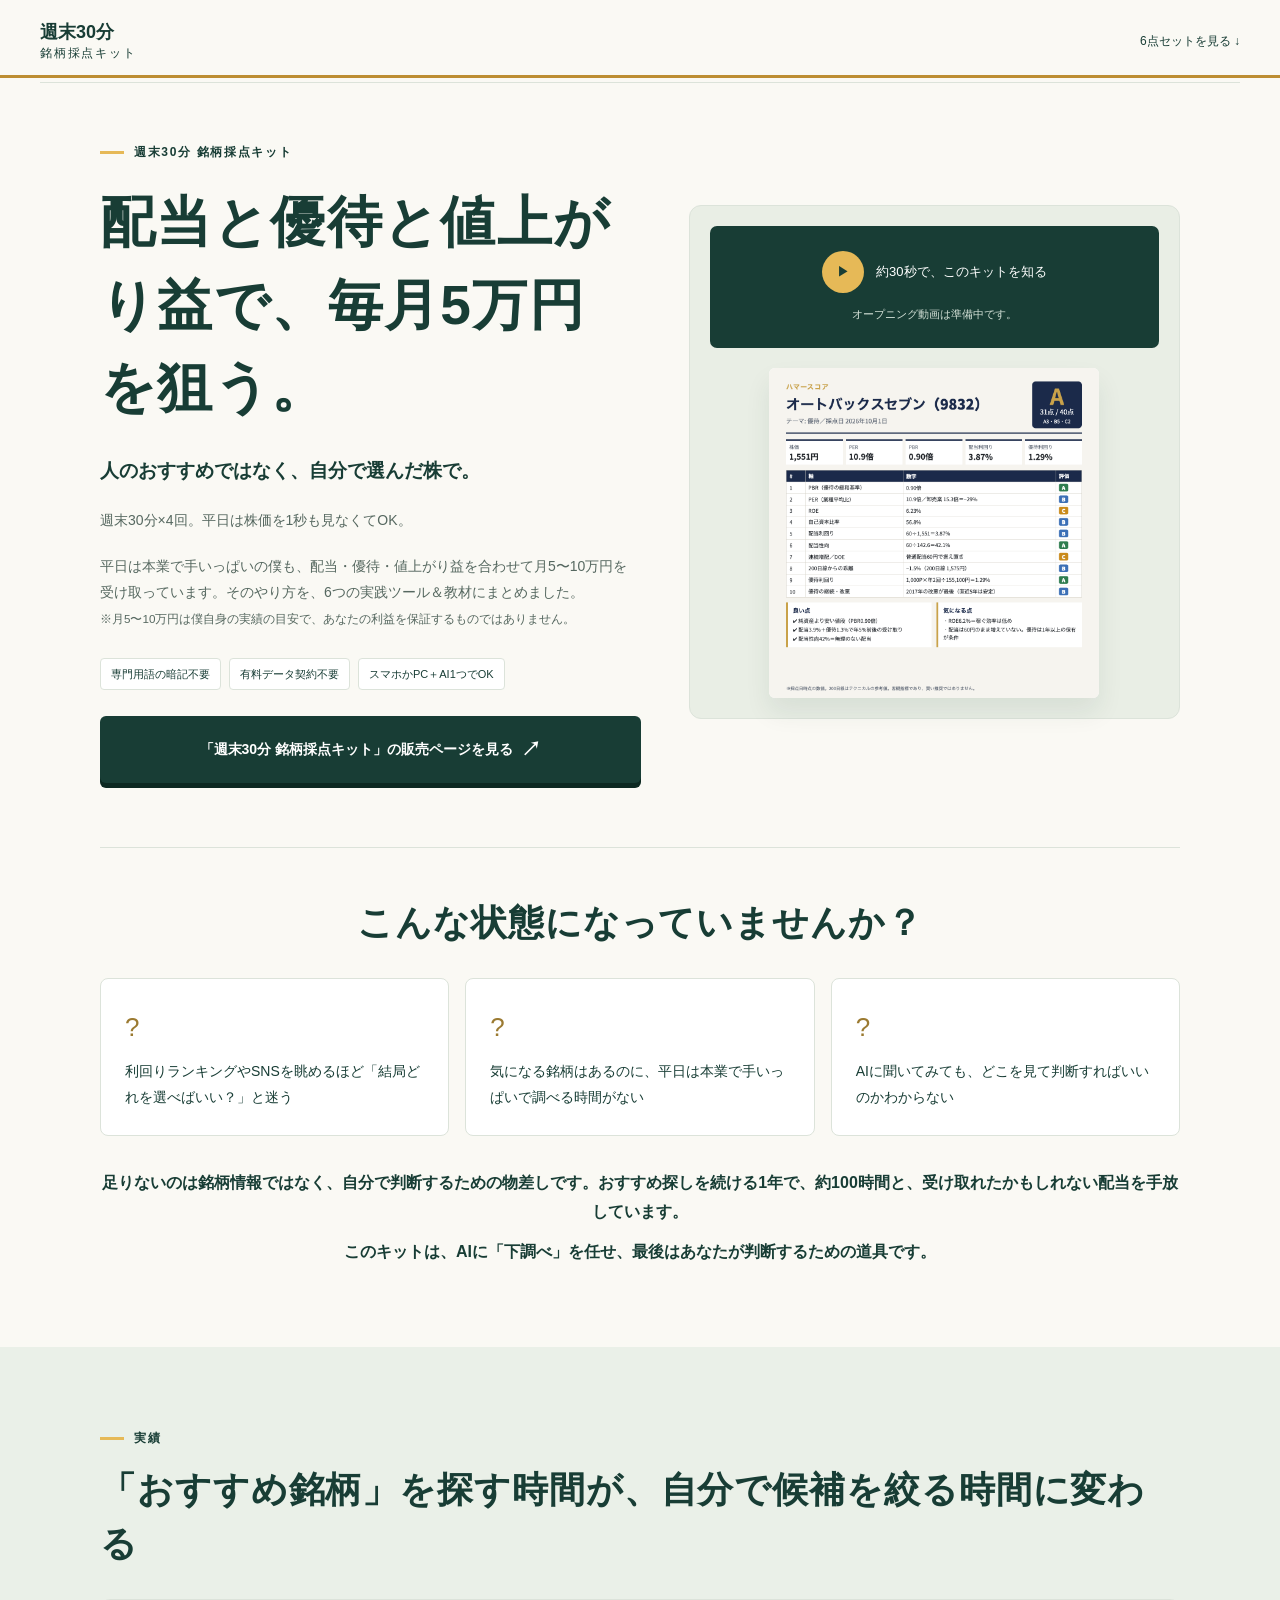
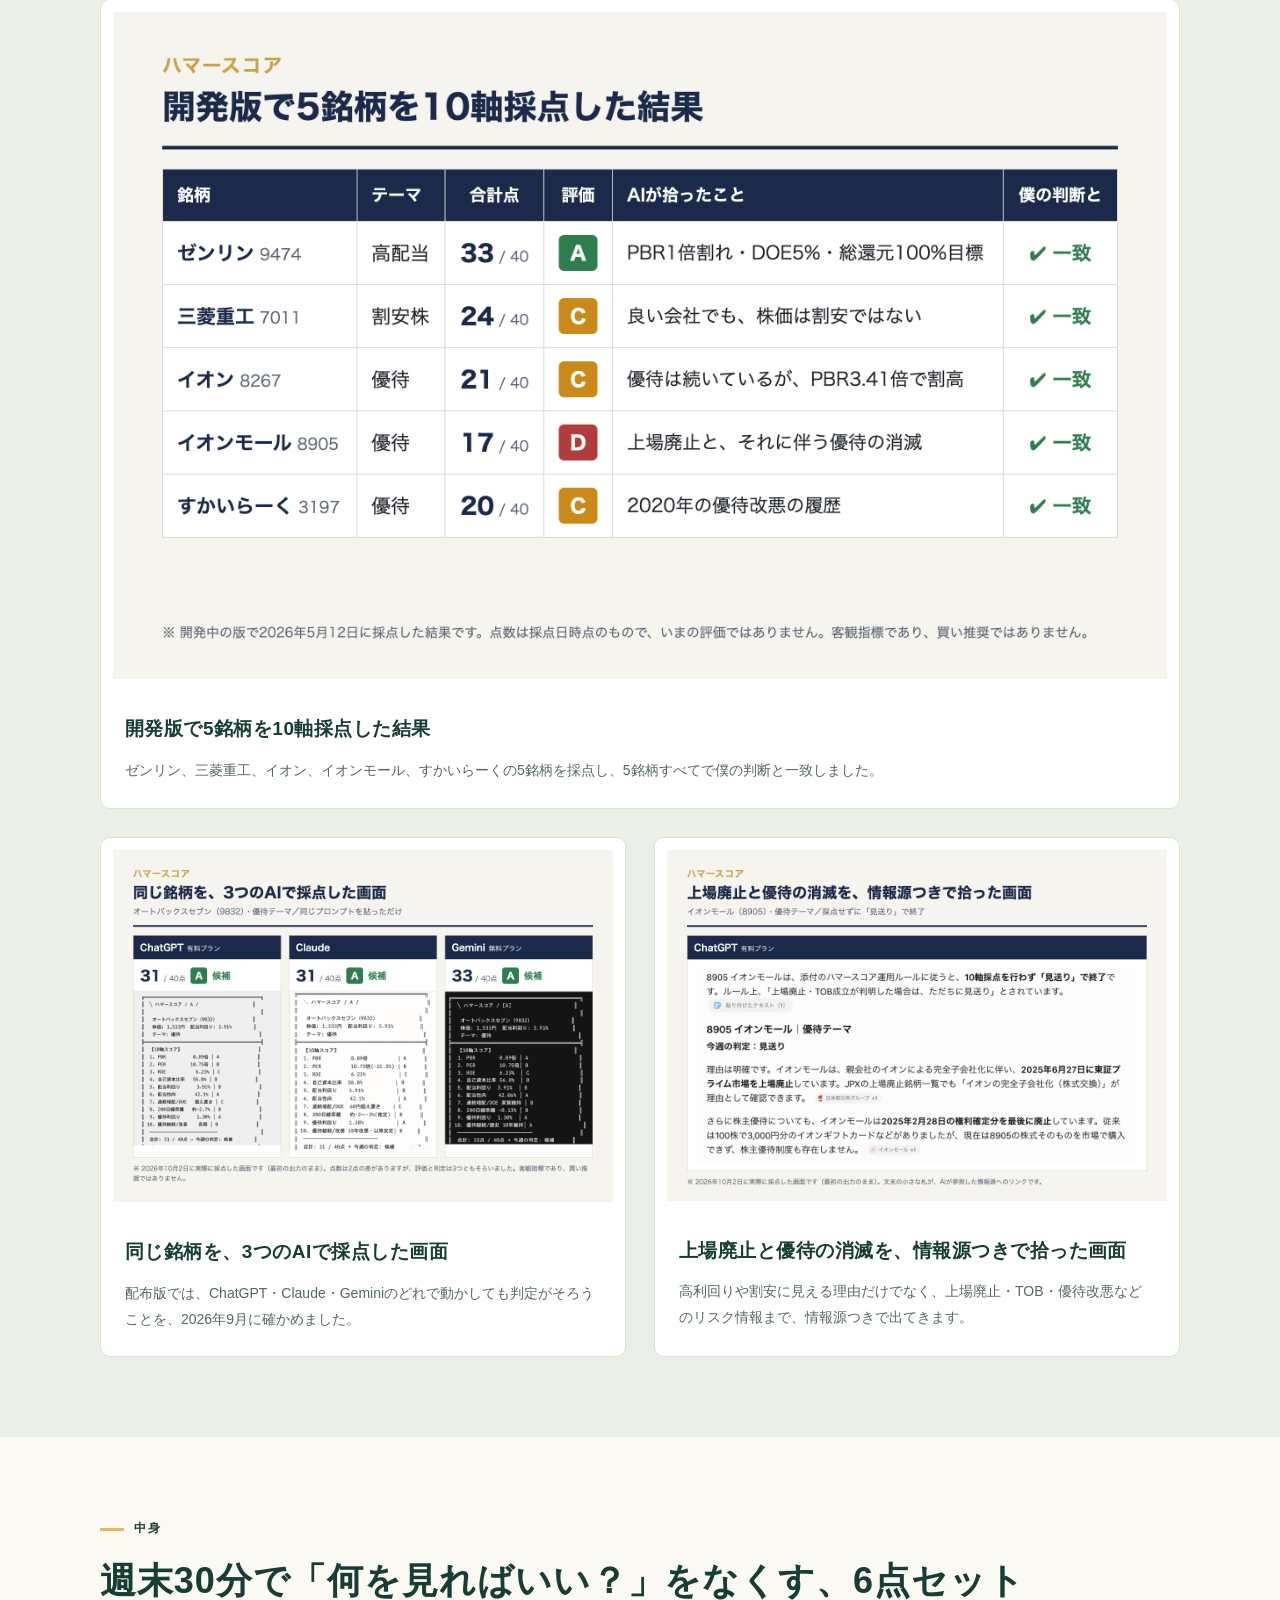
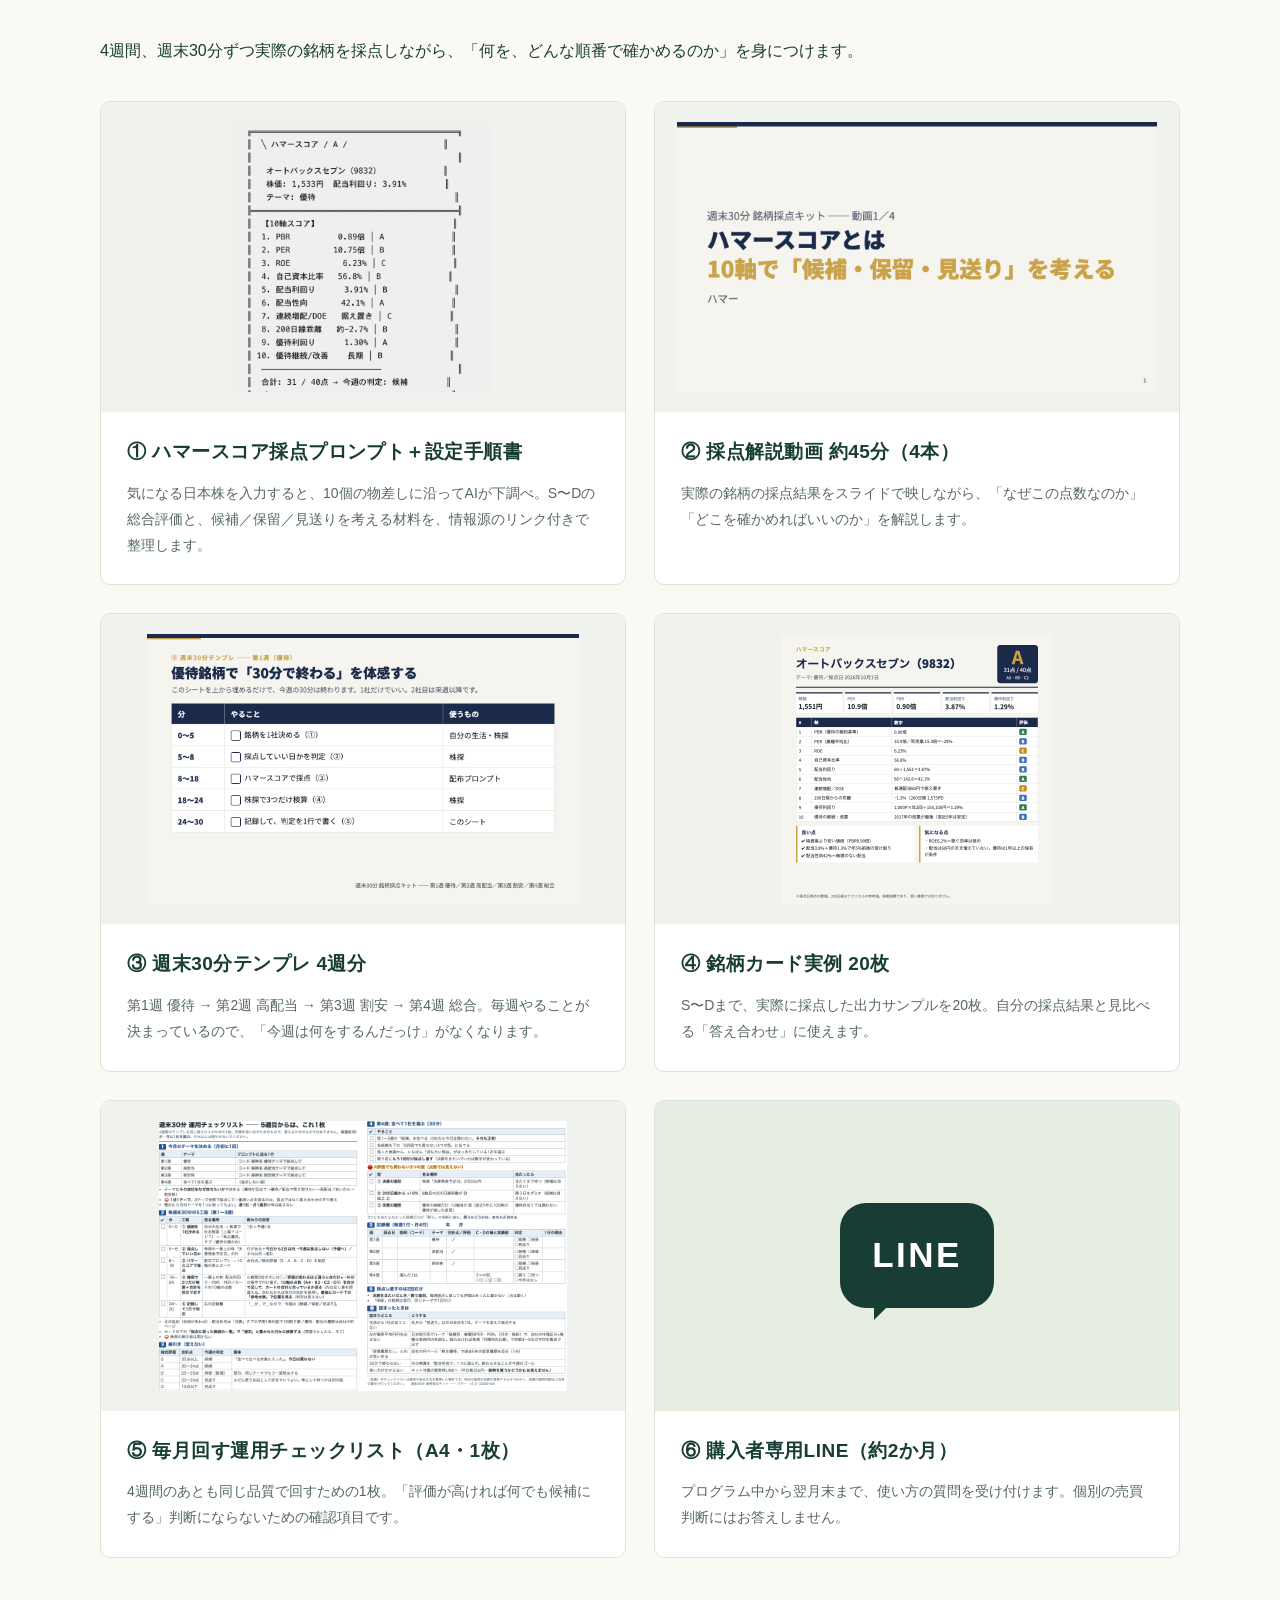
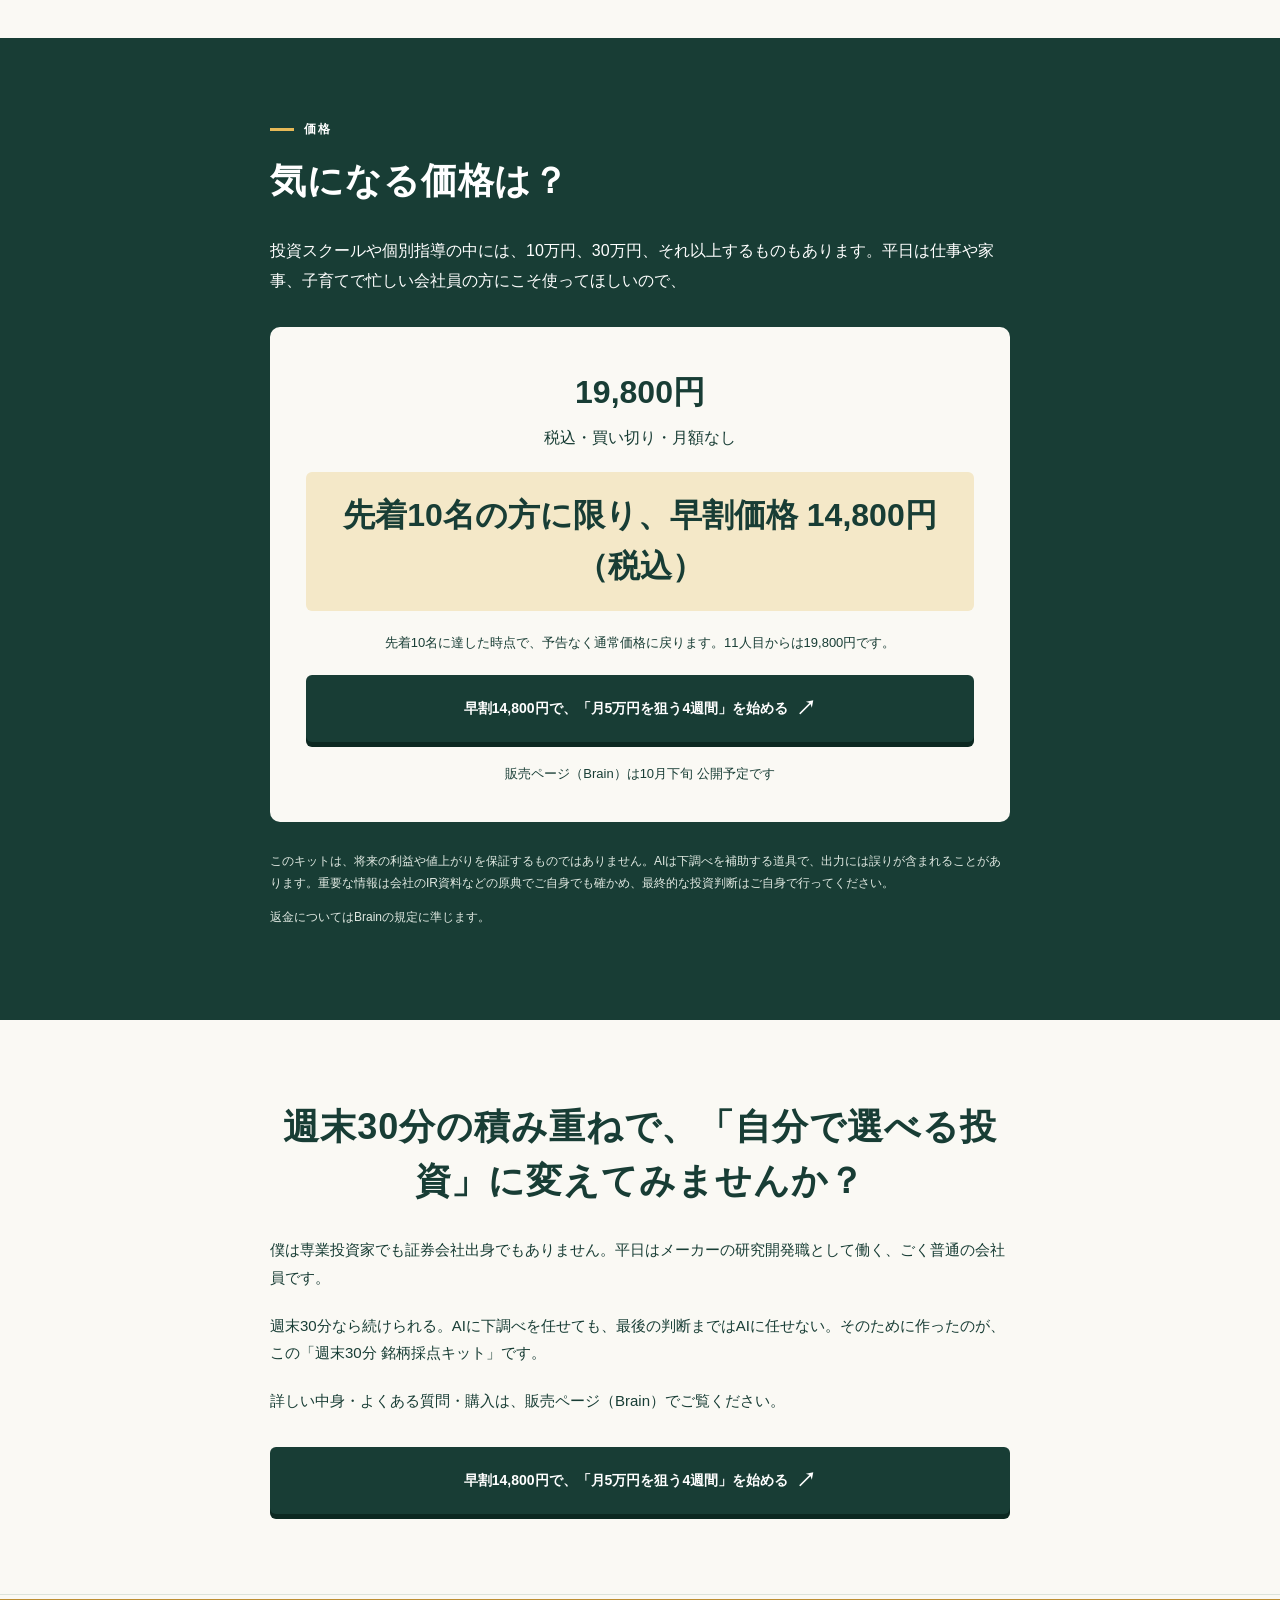
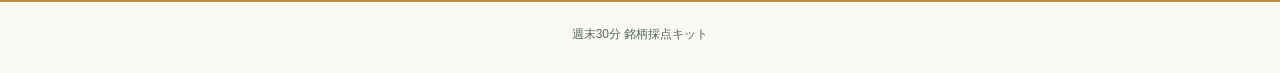
==== commit ea03231d: "LP・確認用ページを強化版に差し替え（月5万円を狙う・実績 月5〜10万円・早割の締切・動画 約45分） Co-Authored-By: Claude Opus 5.5 <noreply@anthro" ====
--- a/index.html
+++ b/index.html
@@ -1,6 +1,6 @@
 <!doctype html>
-<html lang="ja"><head><meta charset="utf-8"><meta name="viewport" content="width=device-width,initial-scale=1"><meta name="description" content="週末30分×4回。AIに下調べを任せ、あなたが判断するための6つの実践ツール＆教材。"><meta name="theme-color" content="#173e35"><title>週末30分 銘柄採点キット</title><link rel="stylesheet" href="assets/style.css"><script src="assets/settings.js" defer></script><script src="assets/main.js" defer></script></head><body>
+<html lang="ja"><head><meta charset="utf-8"><meta name="viewport" content="width=device-width,initial-scale=1"><meta name="description" content="配当と優待と値上がり益で、毎月5万円を狙う。週末30分×4回、AIに下調べを任せ、自分で選ぶための6つの実践ツール＆教材。"><meta name="theme-color" content="#173e35"><title>週末30分 銘柄採点キット</title><link rel="stylesheet" href="assets/style.css"><script src="assets/settings.js" defer></script><script src="assets/main.js" defer></script></head><body>
 <a class="skip-link" href="#main">本文へ</a>
 <header class="header"><a class="brand" href="#main">週末30分<span>銘柄採点キット</span></a><a class="header-link" href="#contents">6点セットを見る <span aria-hidden="true">↓</span></a></header>
 <main id="main">
-<section class="hero wrap"><div class="hero-copy"><p class="eyebrow">週末30分 銘柄採点キット</p><h1>「おすすめ銘柄探し」から卒業する</h1><p class="lead">開発版5銘柄すべてで作者の判断と一致した10軸採点を、あなたの週末に。</p><div class="hero-body"><p>週末30分×4回。平日は何もしなくてOK。</p><p>プロンプトをコピペするだけで、忙しい会社員でも日本株を「候補／保留／見送り」に整理できる6つの実践ツール＆教材です。</p></div><ul class="badges"><li>専門用語の暗記不要</li><li>有料データ契約不要</li><li>スマホかPC＋AI1つでOK</li></ul><a class="button purchase" href="#sales-status">「週末30分 銘柄採点キット」の販売ページを見る<span aria-hidden="true"> ↗</span></a></div><div class="hero-visual"><div class="video-card"><button id="watch-video" class="video-trigger" type="button"><span class="play-icon" aria-hidden="true">▶</span><span>約30秒で、このキットを知る</span></button><p id="video-status" class="video-status" role="status">オープニング動画は準備中です。</p></div><a class="screenshot" href="assets/images/item4_card.png" target="_blank" rel="noopener" aria-label="銘柄カード実例 20枚（画像を拡大）"><img src="assets/images/item4_card.png" alt="銘柄カード実例 20枚" loading="lazy" decoding="async"></a></div></section><section class="concerns wrap"><h2>こんな状態になっていませんか？</h2><ul class="concern-list"><li><span aria-hidden="true">?</span>利回りランキングやSNSを眺めるほど「結局どれを選べばいい？」と迷う</li><li><span aria-hidden="true">?</span>気になる銘柄はあるのに、平日は本業で手いっぱいで調べる時間がない</li><li><span aria-hidden="true">?</span>AIに聞いてみても、どこを見て判断すればいいのかわからない</li></ul><div class="statement"><p>足りないのは銘柄情報ではなく、自分で判断するための物差しです。</p><p>このキットは、AIに「下調べ」を任せ、最後はあなたが判断するための道具です。</p></div></section><section class="evidence section"><div class="wrap"><p class="eyebrow">実績</p><h2>「おすすめ銘柄」を探す時間が、自分で候補を絞る時間に変わる</h2><div class="evidence-grid"><figure class="evidence-card evidence-0"><a class="screenshot" href="assets/images/lp_image1_5stocks_20261002.png" target="_blank" rel="noopener" aria-label="開発版で5銘柄を10軸採点した結果（画像を拡大）"><img src="assets/images/lp_image1_5stocks_20261002.png" alt="開発版で5銘柄を10軸採点した結果" loading="lazy" decoding="async"></a><figcaption><h3>開発版で5銘柄を10軸採点した結果</h3><p>ゼンリン、三菱重工、イオン、イオンモール、すかいらーくの5銘柄を採点し、5銘柄すべてで僕の判断と一致しました。</p></figcaption></figure><figure class="evidence-card evidence-1"><a class="screenshot" href="assets/images/lp_image2_3ai_20261002.png" target="_blank" rel="noopener" aria-label="同じ銘柄を、3つのAIで採点した画面（画像を拡大）"><img src="assets/images/lp_image2_3ai_20261002.png" alt="同じ銘柄を、3つのAIで採点した画面" loading="lazy" decoding="async"></a><figcaption><h3>同じ銘柄を、3つのAIで採点した画面</h3><p>配布版では、ChatGPT・Claude・Geminiのどれで動かしても判定がそろうことを、2026年9月に確かめました。</p></figcaption></figure><figure class="evidence-card evidence-2"><a class="screenshot" href="assets/images/lp_image3_risk_20261002.png" target="_blank" rel="noopener" aria-label="上場廃止と優待の消滅を、情報源つきで拾った画面（画像を拡大）"><img src="assets/images/lp_image3_risk_20261002.png" alt="上場廃止と優待の消滅を、情報源つきで拾った画面" loading="lazy" decoding="async"></a><figcaption><h3>上場廃止と優待の消滅を、情報源つきで拾った画面</h3><p>高利回りや割安に見える理由だけでなく、上場廃止・TOB・優待改悪などのリスク情報まで、情報源つきで出てきます。</p></figcaption></figure></div></div></section><section id="contents" class="section wrap"><p class="eyebrow">中身</p><h2>週末30分で「何を見ればいい？」をなくす、6点セット</h2><p>4週間、週末30分ずつ実際の銘柄を採点しながら、「何を、どんな順番で確かめるのか」を身につけます。</p><div class="products"><article class="product"><a class="screenshot" href="assets/images/item1_prompt.png" target="_blank" rel="noopener" aria-label="① ハマースコア採点プロンプト＋設定手順書（画像を拡大）"><img src="assets/images/item1_prompt.png" alt="① ハマースコア採点プロンプト＋設定手順書" loading="lazy" decoding="async"></a><div class="product-copy"><h3>① ハマースコア採点プロンプト＋設定手順書</h3><p>気になる日本株を入力すると、10個の物差しに沿ってAIが下調べ。S〜Dの総合評価と、候補／保留／見送りを考える材料を、情報源のリンク付きで整理します。</p></div></article><article class="product"><a class="screenshot" href="assets/images/item2_video.png" target="_blank" rel="noopener" aria-label="② 採点解説動画 60分（15分×4本）（画像を拡大）"><img src="assets/images/item2_video.png" alt="② 採点解説動画 60分（15分×4本）" loading="lazy" decoding="async"></a><div class="product-copy"><h3>② 採点解説動画 60分（15分×4本）</h3><p>実際の銘柄の採点結果をスライドで映しながら、「なぜこの点数なのか」「どこを確かめればいいのか」を解説します。</p></div></article><article class="product"><a class="screenshot" href="assets/images/item3_template.png" target="_blank" rel="noopener" aria-label="③ 週末30分テンプレ 4週分（画像を拡大）"><img src="assets/images/item3_template.png" alt="③ 週末30分テンプレ 4週分" loading="lazy" decoding="async"></a><div class="product-copy"><h3>③ 週末30分テンプレ 4週分</h3><p>第1週 優待 → 第2週 高配当 → 第3週 割安 → 第4週 総合。毎週やることが決まっているので、「今週は何をするんだっけ」がなくなります。</p></div></article><article class="product"><a class="screenshot" href="assets/images/item4_card.png" target="_blank" rel="noopener" aria-label="④ 銘柄カード実例 20枚（画像を拡大）"><img src="assets/images/item4_card.png" alt="④ 銘柄カード実例 20枚" loading="lazy" decoding="async"></a><div class="product-copy"><h3>④ 銘柄カード実例 20枚</h3><p>S〜Dまで、実際に採点した出力サンプルを20枚。自分の採点結果と見比べる「答え合わせ」に使えます。</p></div></article><article class="product"><a class="screenshot" href="assets/images/item5_checklist.png" target="_blank" rel="noopener" aria-label="⑤ 毎月回す運用チェックリスト（A4・1枚）（画像を拡大）"><img src="assets/images/item5_checklist.png" alt="⑤ 毎月回す運用チェックリスト（A4・1枚）" loading="lazy" decoding="async"></a><div class="product-copy"><h3>⑤ 毎月回す運用チェックリスト（A4・1枚）</h3><p>4週間のあとも同じ品質で回すための1枚。「評価が高ければ何でも候補にする」判断にならないための確認項目です。</p></div></article><article class="product"><div class="support-visual" aria-hidden="true"><span class="chat-bubble">LINE</span></div><div class="product-copy"><h3>⑥ 購入者専用LINE（約2か月）</h3><p>プログラム中から翌月末まで、使い方の質問を受け付けます。個別の売買判断にはお答えしません。</p></div></article></div></section><section class="pricing section"><div class="wrap price-wrap"><p class="eyebrow">価格</p><h2>気になる価格は？</h2><p>投資スクールや個別指導の中には、10万円、30万円、それ以上するものもあります。平日は仕事や家事、子育てで忙しい会社員の方にこそ使ってほしいので、</p><div class="price-card"><p class="regular-price">19,800円</p><p>税込・買い切り・月額なし</p><p class="early-price">先着10名の方に限り、早割価格 14,800円（税込）</p><p class="price-note">先着10名に達したあとは、通常価格に戻ります。</p><a class="button purchase" href="#sales-status">「週末30分 銘柄採点キット」の販売ページを見る<span aria-hidden="true"> ↗</span></a><p id="sales-status" class="sales-status" role="status">販売ページ（Brain）は10月下旬 公開予定です</p></div><div class="risk"><p>このキットは、将来の利益や値上がりを保証するものではありません。AIは下調べを補助する道具で、出力には誤りが含まれることがあります。重要な情報は会社のIR資料などの原典でご自身でも確かめ、最終的な投資判断はご自身で行ってください。</p><p>返金についてはBrainの規定に準じます。</p></div></div></section><section class="closing section wrap"><h2>週末30分の積み重ねで、「自分で選べる投資」に変えてみませんか？</h2><p>僕は専業投資家でも証券会社出身でもありません。平日はメーカーの研究開発職として働く、ごく普通の会社員です。</p><p>週末30分なら続けられる。AIに下調べを任せても、最後の判断まではAIに任せない。そのために作ったのが、この「週末30分 銘柄採点キット」です。</p><p>詳しい中身・よくある質問・購入は、販売ページ（Brain）でご覧ください。</p><a class="button purchase" href="#sales-status">「週末30分 銘柄採点キット」の販売ページを見る<span aria-hidden="true"> ↗</span></a></section></main><footer class="footer">週末30分 銘柄採点キット</footer><dialog id="opening-dialog" aria-label="約30秒のオープニング動画"><div class="opening-top"><span>週末30分 銘柄採点キット</span><button id="skip-video" type="button">スキップして本文へ →</button></div><video id="opening-video" muted playsinline controls preload="none"></video><p id="opening-message" role="status"></p></dialog></body></html>+<section class="hero wrap"><div class="hero-copy"><p class="eyebrow">週末30分 銘柄採点キット</p><h1>配当と優待と値上がり益で、毎月5万円を狙う。</h1><p class="lead">人のおすすめではなく、自分で選んだ株で。</p><div class="hero-body"><p>週末30分×4回。平日は株価を1秒も見なくてOK。</p><p>平日は本業で手いっぱいの僕も、配当・優待・値上がり益を合わせて月5〜10万円を受け取っています。そのやり方を、6つの実践ツール＆教材にまとめました。<br><small>※月5〜10万円は僕自身の実績の目安で、あなたの利益を保証するものではありません。</small></p></div><ul class="badges"><li>専門用語の暗記不要</li><li>有料データ契約不要</li><li>スマホかPC＋AI1つでOK</li></ul><a class="button purchase" href="#sales-status">「週末30分 銘柄採点キット」の販売ページを見る<span aria-hidden="true"> ↗</span></a></div><div class="hero-visual"><div class="video-card"><button id="watch-video" class="video-trigger" type="button"><span class="play-icon" aria-hidden="true">▶</span><span>約30秒で、このキットを知る</span></button><p id="video-status" class="video-status" role="status">オープニング動画は準備中です。</p></div><a class="screenshot" href="assets/images/item4_card.png" target="_blank" rel="noopener" aria-label="銘柄カード実例 20枚（画像を拡大）"><img src="assets/images/item4_card.png" alt="銘柄カード実例 20枚" loading="lazy" decoding="async"></a></div></section><section class="concerns wrap"><h2>こんな状態になっていませんか？</h2><ul class="concern-list"><li><span aria-hidden="true">?</span>利回りランキングやSNSを眺めるほど「結局どれを選べばいい？」と迷う</li><li><span aria-hidden="true">?</span>気になる銘柄はあるのに、平日は本業で手いっぱいで調べる時間がない</li><li><span aria-hidden="true">?</span>AIに聞いてみても、どこを見て判断すればいいのかわからない</li></ul><div class="statement"><p>足りないのは銘柄情報ではなく、自分で判断するための物差しです。おすすめ探しを続ける1年で、約100時間と、受け取れたかもしれない配当を手放しています。</p><p>このキットは、AIに「下調べ」を任せ、最後はあなたが判断するための道具です。</p></div></section><section class="evidence section"><div class="wrap"><p class="eyebrow">実績</p><h2>「おすすめ銘柄」を探す時間が、自分で候補を絞る時間に変わる</h2><div class="evidence-grid"><figure class="evidence-card evidence-0"><a class="screenshot" href="assets/images/lp_image1_5stocks_20261002.png" target="_blank" rel="noopener" aria-label="開発版で5銘柄を10軸採点した結果（画像を拡大）"><img src="assets/images/lp_image1_5stocks_20261002.png" alt="開発版で5銘柄を10軸採点した結果" loading="lazy" decoding="async"></a><figcaption><h3>開発版で5銘柄を10軸採点した結果</h3><p>ゼンリン、三菱重工、イオン、イオンモール、すかいらーくの5銘柄を採点し、5銘柄すべてで僕の判断と一致しました。</p></figcaption></figure><figure class="evidence-card evidence-1"><a class="screenshot" href="assets/images/lp_image2_3ai_20261002.png" target="_blank" rel="noopener" aria-label="同じ銘柄を、3つのAIで採点した画面（画像を拡大）"><img src="assets/images/lp_image2_3ai_20261002.png" alt="同じ銘柄を、3つのAIで採点した画面" loading="lazy" decoding="async"></a><figcaption><h3>同じ銘柄を、3つのAIで採点した画面</h3><p>配布版では、ChatGPT・Claude・Geminiのどれで動かしても判定がそろうことを、2026年9月に確かめました。</p></figcaption></figure><figure class="evidence-card evidence-2"><a class="screenshot" href="assets/images/lp_image3_risk_20261002.png" target="_blank" rel="noopener" aria-label="上場廃止と優待の消滅を、情報源つきで拾った画面（画像を拡大）"><img src="assets/images/lp_image3_risk_20261002.png" alt="上場廃止と優待の消滅を、情報源つきで拾った画面" loading="lazy" decoding="async"></a><figcaption><h3>上場廃止と優待の消滅を、情報源つきで拾った画面</h3><p>高利回りや割安に見える理由だけでなく、上場廃止・TOB・優待改悪などのリスク情報まで、情報源つきで出てきます。</p></figcaption></figure></div></div></section><section id="contents" class="section wrap"><p class="eyebrow">中身</p><h2>週末30分で「何を見ればいい？」をなくす、6点セット</h2><p>4週間、週末30分ずつ実際の銘柄を採点しながら、「何を、どんな順番で確かめるのか」を身につけます。</p><div class="products"><article class="product"><a class="screenshot" href="assets/images/item1_prompt.png" target="_blank" rel="noopener" aria-label="① ハマースコア採点プロンプト＋設定手順書（画像を拡大）"><img src="assets/images/item1_prompt.png" alt="① ハマースコア採点プロンプト＋設定手順書" loading="lazy" decoding="async"></a><div class="product-copy"><h3>① ハマースコア採点プロンプト＋設定手順書</h3><p>気になる日本株を入力すると、10個の物差しに沿ってAIが下調べ。S〜Dの総合評価と、候補／保留／見送りを考える材料を、情報源のリンク付きで整理します。</p></div></article><article class="product"><a class="screenshot" href="assets/images/item2_video.png" target="_blank" rel="noopener" aria-label="② 採点解説動画 約45分（4本）（画像を拡大）"><img src="assets/images/item2_video.png" alt="② 採点解説動画 約45分（4本）" loading="lazy" decoding="async"></a><div class="product-copy"><h3>② 採点解説動画 約45分（4本）</h3><p>実際の銘柄の採点結果をスライドで映しながら、「なぜこの点数なのか」「どこを確かめればいいのか」を解説します。</p></div></article><article class="product"><a class="screenshot" href="assets/images/item3_template.png" target="_blank" rel="noopener" aria-label="③ 週末30分テンプレ 4週分（画像を拡大）"><img src="assets/images/item3_template.png" alt="③ 週末30分テンプレ 4週分" loading="lazy" decoding="async"></a><div class="product-copy"><h3>③ 週末30分テンプレ 4週分</h3><p>第1週 優待 → 第2週 高配当 → 第3週 割安 → 第4週 総合。毎週やることが決まっているので、「今週は何をするんだっけ」がなくなります。</p></div></article><article class="product"><a class="screenshot" href="assets/images/item4_card.png" target="_blank" rel="noopener" aria-label="④ 銘柄カード実例 20枚（画像を拡大）"><img src="assets/images/item4_card.png" alt="④ 銘柄カード実例 20枚" loading="lazy" decoding="async"></a><div class="product-copy"><h3>④ 銘柄カード実例 20枚</h3><p>S〜Dまで、実際に採点した出力サンプルを20枚。自分の採点結果と見比べる「答え合わせ」に使えます。</p></div></article><article class="product"><a class="screenshot" href="assets/images/item5_checklist.png" target="_blank" rel="noopener" aria-label="⑤ 毎月回す運用チェックリスト（A4・1枚）（画像を拡大）"><img src="assets/images/item5_checklist.png" alt="⑤ 毎月回す運用チェックリスト（A4・1枚）" loading="lazy" decoding="async"></a><div class="product-copy"><h3>⑤ 毎月回す運用チェックリスト（A4・1枚）</h3><p>4週間のあとも同じ品質で回すための1枚。「評価が高ければ何でも候補にする」判断にならないための確認項目です。</p></div></article><article class="product"><div class="support-visual" aria-hidden="true"><span class="chat-bubble">LINE</span></div><div class="product-copy"><h3>⑥ 購入者専用LINE（約2か月）</h3><p>プログラム中から翌月末まで、使い方の質問を受け付けます。個別の売買判断にはお答えしません。</p></div></article></div></section><section class="pricing section"><div class="wrap price-wrap"><p class="eyebrow">価格</p><h2>気になる価格は？</h2><p>投資スクールや個別指導の中には、10万円、30万円、それ以上するものもあります。平日は仕事や家事、子育てで忙しい会社員の方にこそ使ってほしいので、</p><div class="price-card"><p class="regular-price">19,800円</p><p>税込・買い切り・月額なし</p><p class="early-price">先着10名の方に限り、早割価格 14,800円（税込）</p><p class="price-note">先着10名に達した時点で、予告なく通常価格に戻ります。11人目からは19,800円です。</p><a class="button purchase" href="#sales-status">早割14,800円で、「月5万円を狙う4週間」を始める<span aria-hidden="true"> ↗</span></a><p id="sales-status" class="sales-status" role="status">販売ページ（Brain）は10月下旬 公開予定です</p></div><div class="risk"><p>このキットは、将来の利益や値上がりを保証するものではありません。AIは下調べを補助する道具で、出力には誤りが含まれることがあります。重要な情報は会社のIR資料などの原典でご自身でも確かめ、最終的な投資判断はご自身で行ってください。</p><p>返金についてはBrainの規定に準じます。</p></div></div></section><section class="closing section wrap"><h2>週末30分の積み重ねで、「自分で選べる投資」に変えてみませんか？</h2><p>僕は専業投資家でも証券会社出身でもありません。平日はメーカーの研究開発職として働く、ごく普通の会社員です。</p><p>週末30分なら続けられる。AIに下調べを任せても、最後の判断まではAIに任せない。そのために作ったのが、この「週末30分 銘柄採点キット」です。</p><p>詳しい中身・よくある質問・購入は、販売ページ（Brain）でご覧ください。</p><a class="button purchase" href="#sales-status">早割14,800円で、「月5万円を狙う4週間」を始める<span aria-hidden="true"> ↗</span></a></section></main><footer class="footer">週末30分 銘柄採点キット</footer><dialog id="opening-dialog" aria-label="約30秒のオープニング動画"><div class="opening-top"><span>週末30分 銘柄採点キット</span><button id="skip-video" type="button">スキップして本文へ →</button></div><video id="opening-video" muted playsinline controls preload="none"></video><p id="opening-message" role="status"></p></dialog></body></html>
--- a/assets/style.css
+++ b/assets/style.css
@@ -1,3 +1,3 @@
-:root{--ink:#183d35;--muted:#566860;--paper:#faf9f4;--accent:#e6b957;--line:#dce3da}*{box-sizing:border-box}html{scroll-behavior:smooth;scroll-padding-top:24px}body{margin:0;background:var(--paper);color:var(--ink);font-family:-apple-system,BlinkMacSystemFont,"Hiragino Kaku Gothic ProN","Yu Gothic",Meiryo,sans-serif;line-height:1.85}a{color:inherit}button{font:inherit;cursor:pointer}img{display:block;width:100%;height:auto}p{margin:0 0 20px}h1,h2,h3{line-height:1.5;letter-spacing:.025em}h1{font-size:clamp(32px,4.3vw,56px);margin:18px 0 24px;font-weight:800}h2{font-size:clamp(25px,3vw,36px);margin:0 0 28px}h3{font-size:19px;margin:0 0 14px}.wrap{width:min(1080px,calc(100% - 32px));margin-inline:auto}.section{padding-block:80px}.header{width:min(1200px,calc(100% - 32px));margin:auto;display:flex;align-items:center;justify-content:space-between;gap:16px;padding:20px 0;border-bottom:1px solid var(--line)}.brand{text-decoration:none;font-weight:800;font-size:18px;line-height:1.4}.brand span{display:block;font-size:12px;font-weight:500;letter-spacing:.15em}.header-link{font-size:12px;text-decoration:none}.hero{padding-block:58px 64px;display:grid;grid-template-columns:1.1fr 1fr;gap:48px;align-items:center}.eyebrow{font-size:12px;font-weight:700;letter-spacing:.14em;margin-bottom:14px}.eyebrow:before{content:"";display:inline-block;background:var(--accent);width:24px;height:3px;margin-right:10px;vertical-align:middle}.lead{font-size:19px;font-weight:700}.hero-body{font-size:14px;color:var(--muted)}.badges{display:flex;flex-wrap:wrap;list-style:none;padding:0;gap:8px;margin:26px 0}.badges li{font-size:11px;border:1px solid var(--line);border-radius:4px;padding:5px 10px;background:white}.button{display:flex;justify-content:center;align-items:center;gap:8px;padding:17px 20px;background:var(--ink);color:white;border-radius:6px;text-decoration:none;font-size:14px;font-weight:700;box-shadow:0 5px 0 #0c2821;line-height:1.65;transition:transform .2s,background .2s}.button:hover{background:#265b4e;transform:translateY(-2px)}.button span{font-size:20px}.hero-visual{background:#e9eee5;border:1px solid var(--line);padding:20px;border-radius:12px;transform:rotate(1deg)}.hero-visual .screenshot{max-width:330px;margin:20px auto 0;box-shadow:0 14px 26px #183d3515}.video-card{background:var(--ink);color:white;padding:24px 16px;border-radius:7px;text-align:center}.video-trigger{background:transparent;border:0;color:inherit;display:flex;gap:12px;align-items:center;justify-content:center;width:100%;font-size:13px}.play-icon{background:var(--accent);color:var(--ink);border-radius:50%;width:42px;height:42px;display:grid;place-items:center;flex-shrink:0}.video-status{font-size:11px;margin:10px 0 0;color:#d5e2d8}.concerns{padding-block:48px 70px;border-top:1px solid var(--line)}.concerns h2{text-align:center}.concern-list{list-style:none;padding:0;display:grid;grid-template-columns:repeat(3,1fr);gap:16px}.concern-list li{background:white;border:1px solid var(--line);border-radius:8px;padding:24px;font-size:14px}.concern-list span{display:block;font-size:26px;color:#9b7a31;margin-bottom:8px}.statement{text-align:center;margin-top:32px;font-weight:700}.statement p{margin:10px 0}.evidence{background:#eaf0e8}.evidence-grid{display:grid;grid-template-columns:1fr 1fr;gap:28px}.evidence-card{margin:0;background:white;border:1px solid var(--line);border-radius:10px;overflow:hidden}.evidence-0{grid-column:1/-1}.screenshot{display:block;background:white;overflow:hidden;border-radius:6px}.screenshot img{transition:opacity .2s}.screenshot:hover img{opacity:.9}.evidence-card .screenshot{padding:12px}.evidence-card figcaption{padding:24px}.evidence-card p,.product p{font-size:14px;color:var(--muted);margin:0}.products{display:grid;grid-template-columns:repeat(2,minmax(0,1fr));gap:28px;margin-top:36px}.product{background:white;border:1px solid var(--line);border-radius:10px;overflow:hidden;display:flex;flex-direction:column}.product .screenshot{background:#f0f2ed;padding:20px;border-radius:0;display:flex;align-items:center;height:310px}.product img{max-height:270px;object-fit:contain}.product-copy{padding:26px}.support-visual{height:310px;background:#e6eee1;display:grid;place-items:center}.chat-bubble{position:relative;background:var(--ink);color:white;border-radius:26px;padding:20px 32px;font-size:35px;font-weight:800;letter-spacing:.07em}.chat-bubble:after{content:"";position:absolute;bottom:-12px;left:34px;border-top:20px solid var(--ink);border-right:20px solid transparent}.pricing{background:var(--ink);color:white}.price-wrap{max-width:740px}.price-card{text-align:center;background:var(--paper);color:var(--ink);padding:36px;border-radius:10px;margin-top:32px}.regular-price{font-size:32px;font-weight:700;margin:0}.early-price{font-size:clamp(23px,3vw,32px);font-weight:800;background:#f4e8c8;padding:18px;border-radius:6px;line-height:1.6}.price-note{font-size:13px}.sales-status{font-size:13px;margin:20px 0 0;scroll-margin-top:32px}.sales-status.highlight{outline:2px solid #ac853a;outline-offset:8px;border-radius:2px}.risk{font-size:12px;color:#e0e9e2;margin-top:28px}.risk p{margin-bottom:12px}.closing{max-width:740px;text-align:center}.closing p{text-align:left;font-size:15px}.closing .button{margin-top:32px}.footer{padding:28px 16px;text-align:center;border-top:1px solid var(--line);font-size:12px;color:var(--muted)}.skip-link{position:fixed;top:-100px;left:16px;background:white;padding:10px;z-index:10}.skip-link:focus{top:10px}:focus-visible{outline:3px solid #bd8e32;outline-offset:5px}dialog{border:0;padding:20px;background:#10261f;color:white;width:min(100% - 32px,1000px);max-height:90dvh;border-radius:10px}dialog::backdrop{background:#081912ed}.opening-top{display:flex;justify-content:space-between;align-items:center;gap:16px;margin-bottom:16px;font-size:12px}.opening-top button{border:1px solid #80958b;background:transparent;color:white;border-radius:4px;padding:8px 12px;font-size:12px}video{display:block;width:100%;max-height:70dvh;background:#000}#opening-message{font-size:13px;margin:14px 0 0}body.video-open{overflow:hidden}
+:root{--ink:#183d35;--muted:#566860;--paper:#faf9f4;--accent:#e6b957;--line:#dce3da}*{box-sizing:border-box}html{scroll-behavior:smooth;scroll-padding-top:24px}body{margin:0;background:var(--paper);color:var(--ink);font-family:-apple-system,BlinkMacSystemFont,"Hiragino Kaku Gothic ProN","Yu Gothic",Meiryo,sans-serif;line-height:1.85}a{color:inherit}button{font:inherit;cursor:pointer}img{display:block;width:100%;height:auto}p{margin:0 0 20px}h1,h2,h3{line-height:1.5;letter-spacing:.025em}h1{font-size:clamp(32px,4.3vw,56px);margin:18px 0 24px;font-weight:800}h2{font-size:clamp(25px,3vw,36px);margin:0 0 28px}h3{font-size:19px;margin:0 0 14px}.wrap{width:min(1080px,calc(100% - 32px));margin-inline:auto}.section{padding-block:80px}.header{width:min(1200px,calc(100% - 32px));margin:auto;display:flex;align-items:center;justify-content:space-between;gap:16px;padding:20px 0;border-bottom:1px solid var(--line)}.brand{text-decoration:none;font-weight:800;font-size:18px;line-height:1.4}.brand span{display:block;font-size:12px;font-weight:500;letter-spacing:.15em}.header-link{font-size:12px;text-decoration:none}.hero{padding-block:58px 64px;display:grid;grid-template-columns:1.1fr 1fr;gap:48px;align-items:center}.eyebrow{font-size:12px;font-weight:700;letter-spacing:.14em;margin-bottom:14px}.eyebrow:before{content:"";display:inline-block;background:var(--accent);width:24px;height:3px;margin-right:10px;vertical-align:middle}.lead{font-size:19px;font-weight:700}.hero-body{font-size:14px;color:var(--muted)}.badges{display:flex;flex-wrap:wrap;list-style:none;padding:0;gap:8px;margin:26px 0}.badges li{font-size:11px;border:1px solid var(--line);border-radius:4px;padding:5px 10px;background:white}.button{display:flex;justify-content:center;align-items:center;gap:8px;padding:17px 20px;background:var(--ink);color:white;border-radius:6px;text-decoration:none;font-size:14px;font-weight:700;box-shadow:0 5px 0 #0c2821;line-height:1.65;transition:transform .2s,background .2s}.button:hover{background:#265b4e;transform:translateY(-2px)}.button span{font-size:20px}.hero-visual{background:#e9eee5;border:1px solid var(--line);padding:20px;border-radius:12px}.hero-visual .screenshot{max-width:330px;margin:20px auto 0;box-shadow:0 14px 26px #183d3515}.video-card{background:var(--ink);color:white;padding:24px 16px;border-radius:7px;text-align:center}.video-trigger{background:transparent;border:0;color:inherit;display:flex;gap:12px;align-items:center;justify-content:center;width:100%;font-size:13px}.play-icon{background:var(--accent);color:var(--ink);border-radius:50%;width:42px;height:42px;display:grid;place-items:center;flex-shrink:0}.video-status{font-size:11px;margin:10px 0 0;color:#d5e2d8}.concerns{padding-block:48px 70px;border-top:1px solid var(--line)}.concerns h2{text-align:center}.concern-list{list-style:none;padding:0;display:grid;grid-template-columns:repeat(3,1fr);gap:16px}.concern-list li{background:white;border:1px solid var(--line);border-radius:8px;padding:24px;font-size:14px}.concern-list span{display:block;font-size:26px;color:#9b7a31;margin-bottom:8px}.statement{text-align:center;margin-top:32px;font-weight:700}.statement p{margin:10px 0}.evidence{background:#eaf0e8}.evidence-grid{display:grid;grid-template-columns:1fr 1fr;gap:28px}.evidence-card{margin:0;background:white;border:1px solid var(--line);border-radius:10px;overflow:hidden}.evidence-0{grid-column:1/-1}.screenshot{display:block;background:white;overflow:hidden;border-radius:6px}.screenshot img{transition:opacity .2s}.screenshot:hover img{opacity:.9}.evidence-card .screenshot{padding:12px}.evidence-card figcaption{padding:24px}.evidence-card p,.product p{font-size:14px;color:var(--muted);margin:0}.products{display:grid;grid-template-columns:repeat(2,minmax(0,1fr));gap:28px;margin-top:36px}.product{background:white;border:1px solid var(--line);border-radius:10px;overflow:hidden;display:flex;flex-direction:column}.product .screenshot{background:#f0f2ed;padding:20px;border-radius:0;display:flex;align-items:center;height:310px}.product img{max-height:270px;object-fit:contain}.product-copy{padding:26px}.support-visual{height:310px;background:#e6eee1;display:grid;place-items:center}.chat-bubble{position:relative;background:var(--ink);color:white;border-radius:26px;padding:20px 32px;font-size:35px;font-weight:800;letter-spacing:.07em}.chat-bubble:after{content:"";position:absolute;bottom:-12px;left:34px;border-top:20px solid var(--ink);border-right:20px solid transparent}.pricing{background:var(--ink);color:white}.price-wrap{max-width:740px}.price-card{text-align:center;background:var(--paper);color:var(--ink);padding:36px;border-radius:10px;margin-top:32px}.regular-price{font-size:32px;font-weight:700;margin:0}.early-price{font-size:clamp(23px,3vw,32px);font-weight:800;background:#f4e8c8;padding:18px;border-radius:6px;line-height:1.6}.price-note{font-size:13px}.sales-status{font-size:13px;margin:20px 0 0;scroll-margin-top:32px}.sales-status.highlight{outline:2px solid #ac853a;outline-offset:8px;border-radius:2px}.risk{font-size:12px;color:#e0e9e2;margin-top:28px}.risk p{margin-bottom:12px}.closing{max-width:740px;text-align:center}.closing p{text-align:left;font-size:15px}.closing .button{margin-top:32px}.footer{padding:28px 16px;text-align:center;border-top:1px solid var(--line);font-size:12px;color:var(--muted)}.skip-link{position:fixed;top:-100px;left:16px;background:white;padding:10px;z-index:10}.skip-link:focus{top:10px}:focus-visible{outline:3px solid #bd8e32;outline-offset:5px}dialog{border:0;padding:20px;background:#10261f;color:white;width:min(100% - 32px,1000px);max-height:90dvh;border-radius:10px}dialog::backdrop{background:#081912ed}.opening-top{display:flex;justify-content:space-between;align-items:center;gap:16px;margin-bottom:16px;font-size:12px}.opening-top button{border:1px solid #80958b;background:transparent;color:white;border-radius:4px;padding:8px 12px;font-size:12px}video{display:block;width:100%;max-height:70dvh;background:#000}#opening-message{font-size:13px;margin:14px 0 0}body.video-open{overflow:hidden}
 @media(max-width:700px){.hero{grid-template-columns:1fr;gap:32px;padding-top:34px}.hero-visual{transform:none;padding:16px}.hero-visual .screenshot{max-width:280px}.lead{font-size:17px}.hero-body{font-size:14px}.section{padding-block:54px}.concerns{padding-block:40px 50px}.concern-list{grid-template-columns:1fr;gap:10px}.concern-list li{display:flex;align-items:center;gap:16px;padding:16px}.concern-list span{margin:0;flex-shrink:0}.statement{text-align:left;font-size:16px}.evidence-grid,.products{grid-template-columns:1fr;gap:20px}.evidence-0{grid-column:auto}.evidence-card figcaption{padding:20px}.product .screenshot,.support-visual{height:260px}.product img{max-height:220px}.product-copy{padding:20px}.price-card{padding:24px 16px}.button{font-size:13px;padding:16px 14px}.opening-top{align-items:flex-start}.opening-top>span{max-width:100px}.closing{text-align:left}}
 @media(prefers-reduced-motion:reduce){html{scroll-behavior:auto}*{transition:none!important}}
